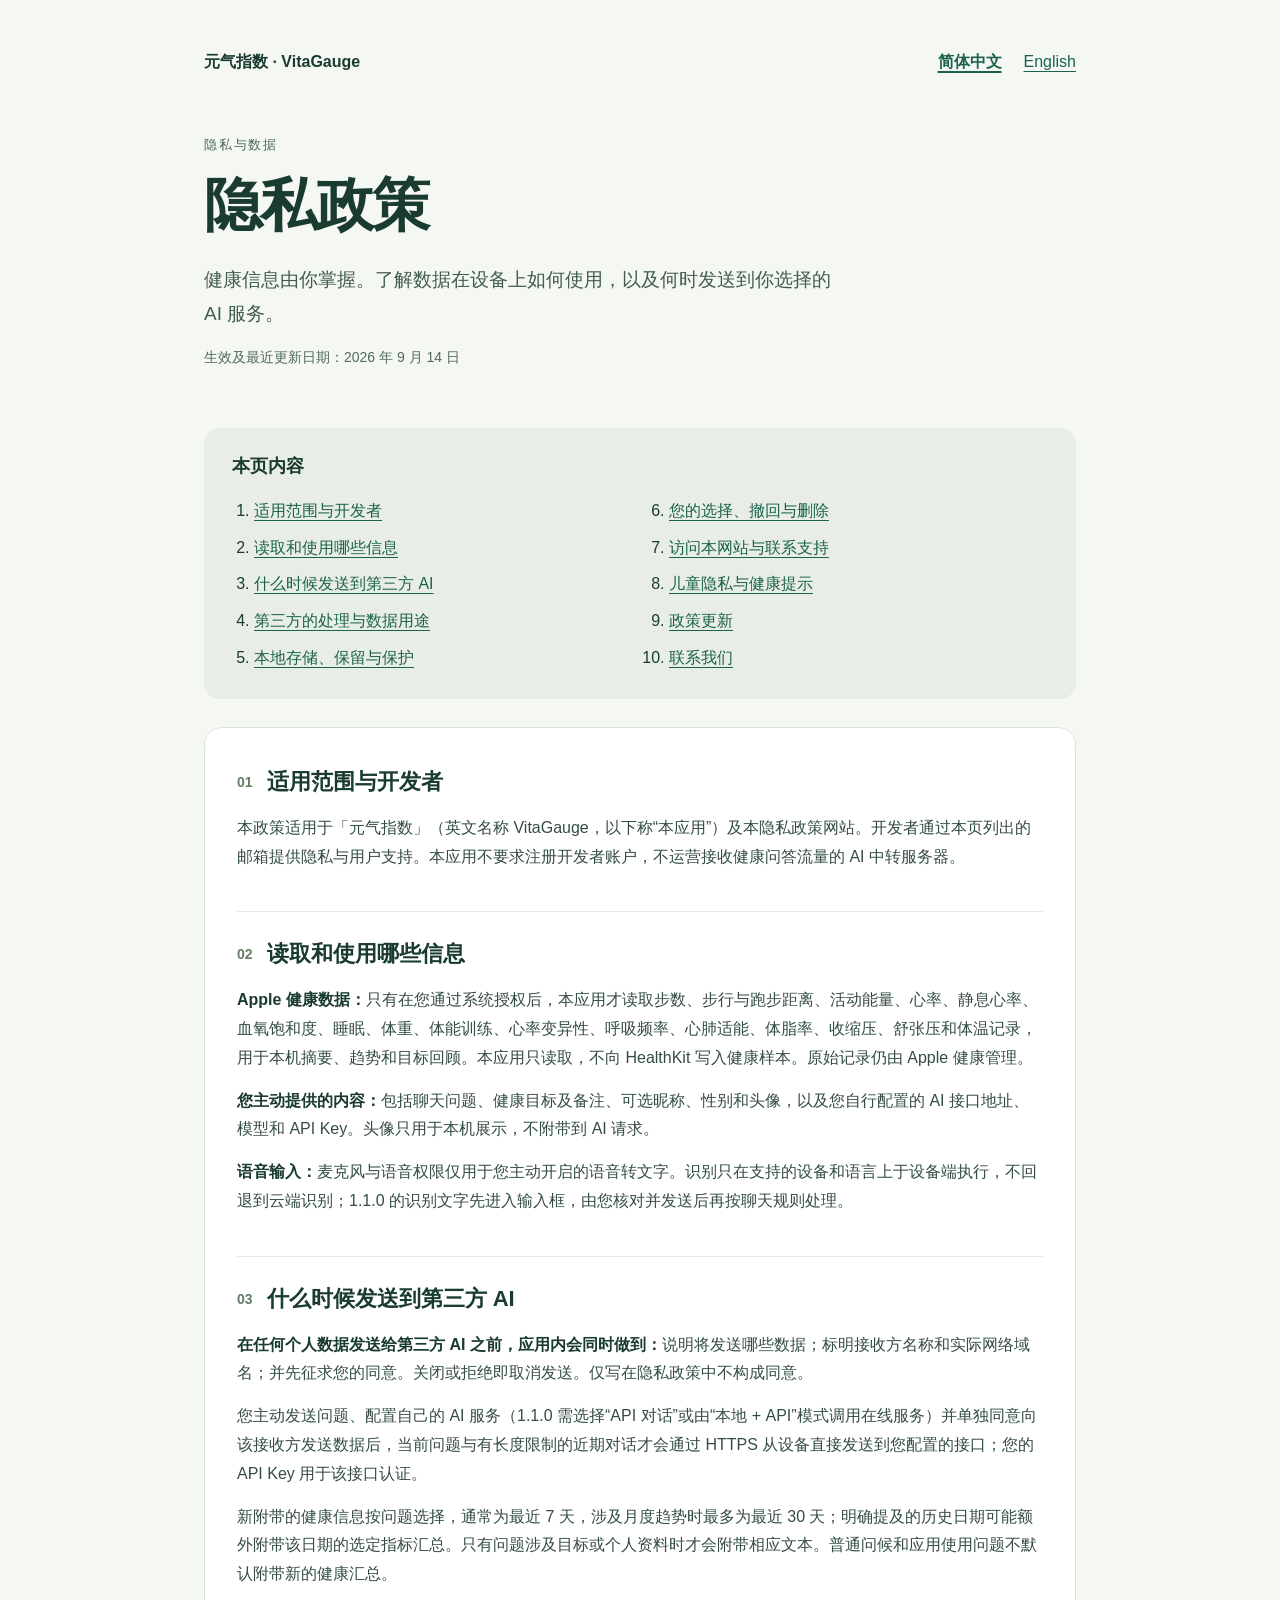
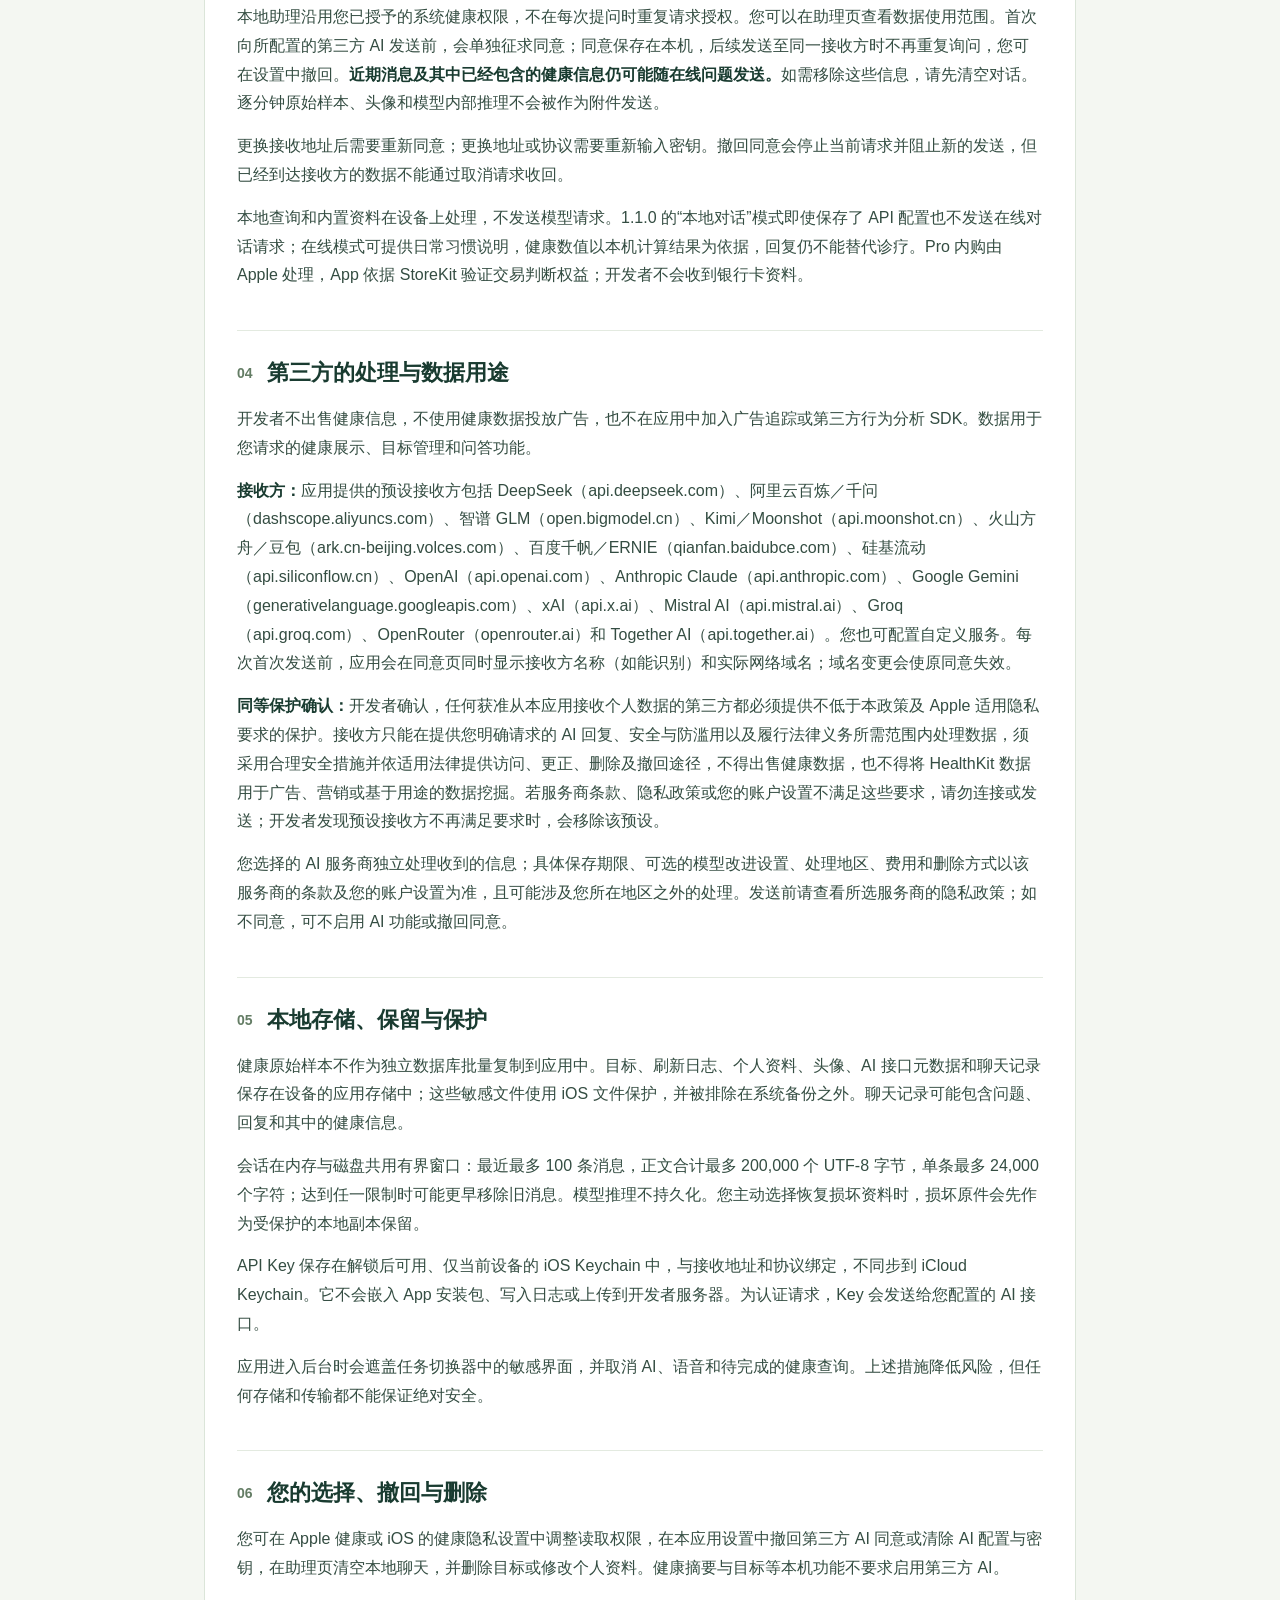
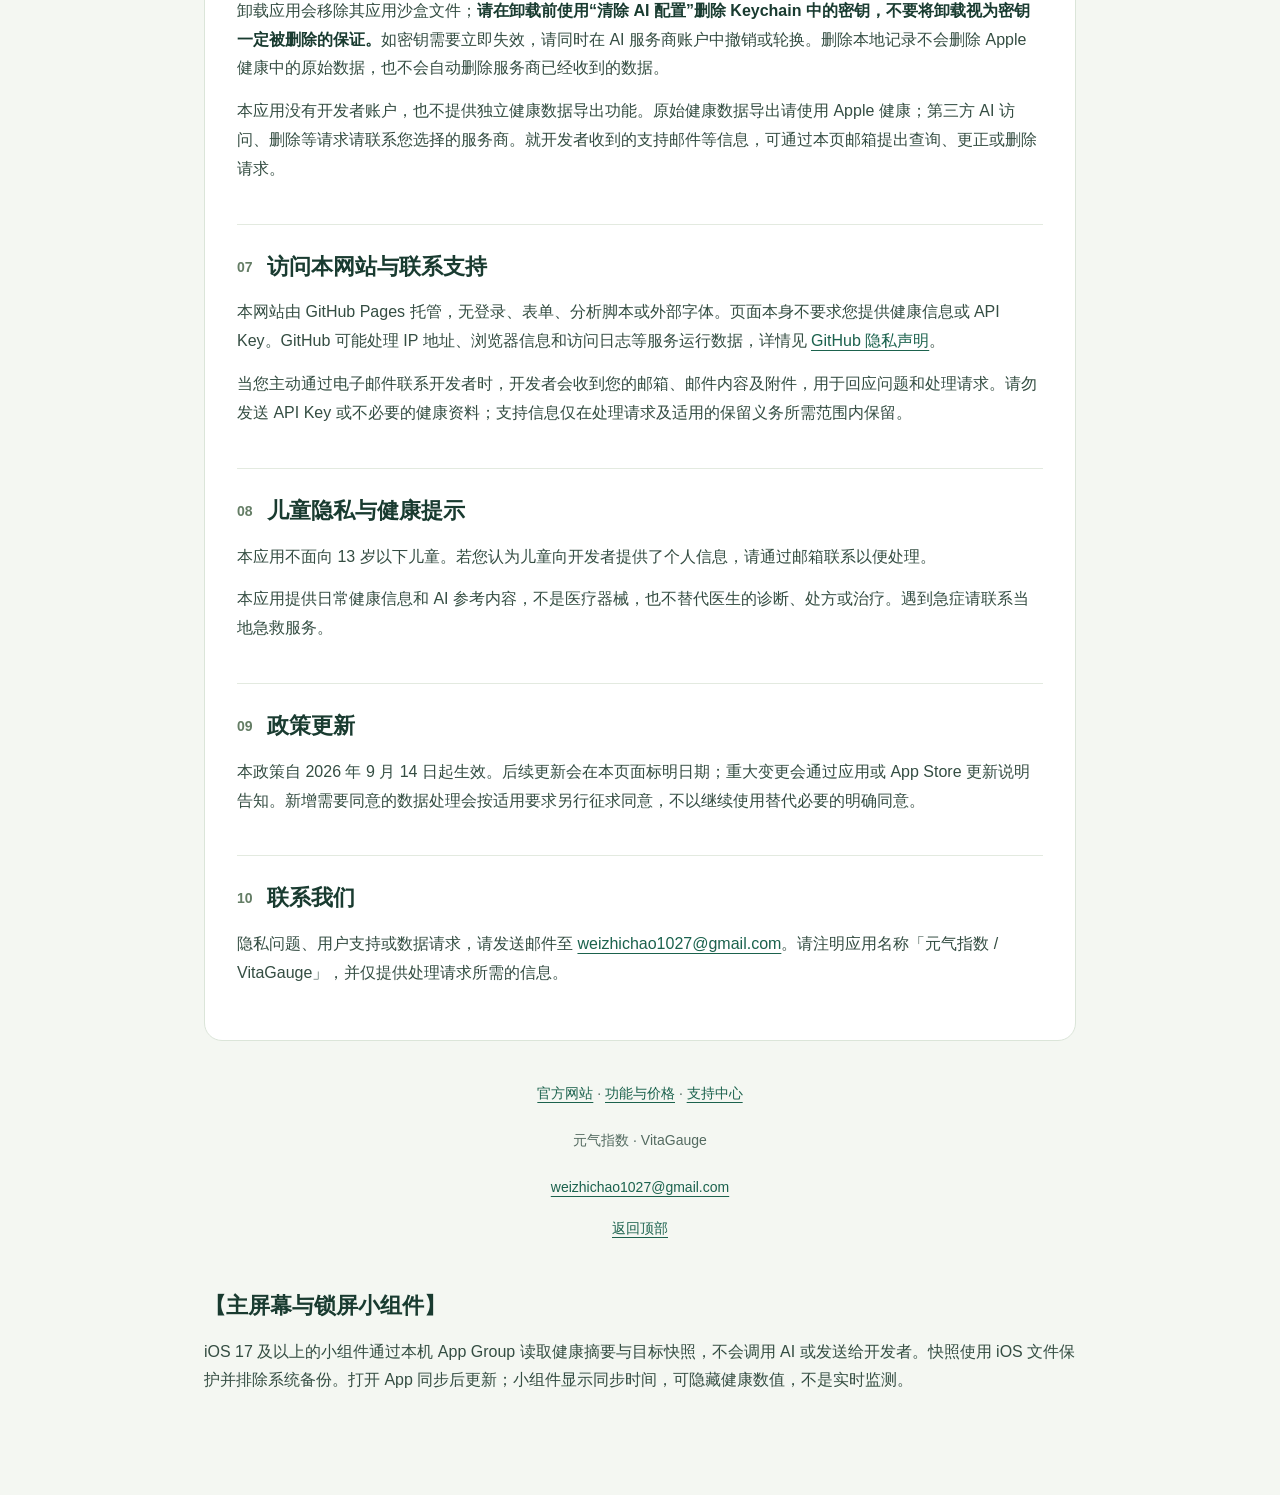
==== index.html @ 3446594c "Clarify in-app Who/What/Permission disclosure for App Review 5.1.1 and 5.1.2" ====
<!DOCTYPE html>
<html lang="zh-Hans">
<head>
<meta http-equiv="Content-Type" content="text/html; charset=UTF-8">
<meta charset="utf-8">
<meta name="viewport" content="width=device-width,initial-scale=1">
<meta name="color-scheme" content="light dark">
<meta name="referrer" content="no-referrer">
<meta name="description" content="元气指数 · VitaGauge — 隐私政策. Health data, AI sharing, local storage and privacy choices.">
<title>隐私政策 · 元气指数 · VitaGauge</title>
<link rel="canonical" href="https://weizhichao1027-collab.github.io/vitagauge-privacy/">
<link rel="alternate" hreflang="zh-Hans" href="https://weizhichao1027-collab.github.io/vitagauge-privacy/">
<link rel="alternate" hreflang="en" href="https://weizhichao1027-collab.github.io/vitagauge-privacy/en/">
<link rel="stylesheet" href="styles.css">
</head>
<body>
<a class="skip" href="#policy">跳至正文</a><main><header><div class="top">
<span class="brand">元气指数 · VitaGauge</span><nav aria-label="Language"><a href="./" lang="zh-Hans" aria-current="page">简体中文</a><a href="en/" lang="en">English</a></nav>
</div>
<p class="eyebrow">隐私与数据</p>
<h1>隐私政策</h1>
<p class="lead">健康信息由你掌握。了解数据在设备上如何使用，以及何时发送到你选择的 AI 服务。</p>
<p class="date">生效及最近更新日期：2026 年 9 月 14 日</p></header><nav class="contents" aria-label="目录"><h2>本页内容</h2>
<ol>
<li><a href="#section-1">适用范围与开发者</a></li>
<li><a href="#section-2">读取和使用哪些信息</a></li>
<li><a href="#section-3">什么时候发送到第三方 AI</a></li>
<li><a href="#section-4">第三方的处理与数据用途</a></li>
<li><a href="#section-5">本地存储、保留与保护</a></li>
<li><a href="#section-6">您的选择、撤回与删除</a></li>
<li><a href="#section-7">访问本网站与联系支持</a></li>
<li><a href="#section-8">儿童隐私与健康提示</a></li>
<li><a href="#section-9">政策更新</a></li>
<li><a href="#section-10">联系我们</a></li>
</ol></nav><article id="policy"><section id="section-1"><h2>
<span>01</span>适用范围与开发者</h2>
<p>本政策适用于「元气指数」（英文名称 VitaGauge，以下称“本应用”）及本隐私政策网站。开发者通过本页列出的邮箱提供隐私与用户支持。本应用不要求注册开发者账户，不运营接收健康问答流量的 AI 中转服务器。</p></section><section id="section-2"><h2>
<span>02</span>读取和使用哪些信息</h2>
<p><strong>Apple 健康数据：</strong>只有在您通过系统授权后，本应用才读取步数、步行与跑步距离、活动能量、心率、静息心率、血氧饱和度、睡眠、体重、体能训练、心率变异性、呼吸频率、心肺适能、体脂率、收缩压、舒张压和体温记录，用于本机摘要、趋势和目标回顾。本应用只读取，不向 HealthKit 写入健康样本。原始记录仍由 Apple 健康管理。</p>
<p><strong>您主动提供的内容：</strong>包括聊天问题、健康目标及备注、可选昵称、性别和头像，以及您自行配置的 AI 接口地址、模型和 API Key。头像只用于本机展示，不附带到 AI 请求。</p>
<p><strong>语音输入：</strong>麦克风与语音权限仅用于您主动开启的语音转文字。识别只在支持的设备和语言上于设备端执行，不回退到云端识别；1.1.0 的识别文字先进入输入框，由您核对并发送后再按聊天规则处理。</p></section><section id="section-3"><h2>
<span>03</span>什么时候发送到第三方 AI</h2>
<p><strong>在任何个人数据发送给第三方 AI 之前，应用内会同时做到：</strong>说明将发送哪些数据；标明接收方名称和实际网络域名；并先征求您的同意。关闭或拒绝即取消发送。仅写在隐私政策中不构成同意。</p>
<p>您主动发送问题、配置自己的 AI 服务（1.1.0 需选择“API 对话”或由“本地 + API”模式调用在线服务）并单独同意向该接收方发送数据后，当前问题与有长度限制的近期对话才会通过 HTTPS 从设备直接发送到您配置的接口；您的 API Key 用于该接口认证。</p>
<p>新附带的健康信息按问题选择，通常为最近 7 天，涉及月度趋势时最多为最近 30 天；明确提及的历史日期可能额外附带该日期的选定指标汇总。只有问题涉及目标或个人资料时才会附带相应文本。普通问候和应用使用问题不默认附带新的健康汇总。</p>
<p>本地助理沿用您已授予的系统健康权限，不在每次提问时重复请求授权。您可以在助理页查看数据使用范围。首次向所配置的第三方 AI 发送前，会单独征求同意；同意保存在本机，后续发送至同一接收方时不再重复询问，您可在设置中撤回。<strong>近期消息及其中已经包含的健康信息仍可能随在线问题发送。</strong>如需移除这些信息，请先清空对话。逐分钟原始样本、头像和模型内部推理不会被作为附件发送。</p>
<p>更换接收地址后需要重新同意；更换地址或协议需要重新输入密钥。撤回同意会停止当前请求并阻止新的发送，但已经到达接收方的数据不能通过取消请求收回。</p>
<p>本地查询和内置资料在设备上处理，不发送模型请求。1.1.0 的“本地对话”模式即使保存了 API 配置也不发送在线对话请求；在线模式可提供日常习惯说明，健康数值以本机计算结果为依据，回复仍不能替代诊疗。Pro 内购由 Apple 处理，App 依据 StoreKit 验证交易判断权益；开发者不会收到银行卡资料。</p></section><section id="section-4"><h2>
<span>04</span>第三方的处理与数据用途</h2>
<p>开发者不出售健康信息，不使用健康数据投放广告，也不在应用中加入广告追踪或第三方行为分析 SDK。数据用于您请求的健康展示、目标管理和问答功能。</p>
<p><strong>接收方：</strong>应用提供的预设接收方包括 DeepSeek（api.deepseek.com）、阿里云百炼／千问（dashscope.aliyuncs.com）、智谱 GLM（open.bigmodel.cn）、Kimi／Moonshot（api.moonshot.cn）、火山方舟／豆包（ark.cn-beijing.volces.com）、百度千帆／ERNIE（qianfan.baidubce.com）、硅基流动（api.siliconflow.cn）、OpenAI（api.openai.com）、Anthropic Claude（api.anthropic.com）、Google Gemini（generativelanguage.googleapis.com）、xAI（api.x.ai）、Mistral AI（api.mistral.ai）、Groq（api.groq.com）、OpenRouter（openrouter.ai）和 Together AI（api.together.ai）。您也可配置自定义服务。每次首次发送前，应用会在同意页同时显示接收方名称（如能识别）和实际网络域名；域名变更会使原同意失效。</p>
<p><strong>同等保护确认：</strong>开发者确认，任何获准从本应用接收个人数据的第三方都必须提供不低于本政策及 Apple 适用隐私要求的保护。接收方只能在提供您明确请求的 AI 回复、安全与防滥用以及履行法律义务所需范围内处理数据，须采用合理安全措施并依适用法律提供访问、更正、删除及撤回途径，不得出售健康数据，也不得将 HealthKit 数据用于广告、营销或基于用途的数据挖掘。若服务商条款、隐私政策或您的账户设置不满足这些要求，请勿连接或发送；开发者发现预设接收方不再满足要求时，会移除该预设。</p>
<p>您选择的 AI 服务商独立处理收到的信息；具体保存期限、可选的模型改进设置、处理地区、费用和删除方式以该服务商的条款及您的账户设置为准，且可能涉及您所在地区之外的处理。发送前请查看所选服务商的隐私政策；如不同意，可不启用 AI 功能或撤回同意。</p></section><section id="section-5"><h2>
<span>05</span>本地存储、保留与保护</h2>
<p>健康原始样本不作为独立数据库批量复制到应用中。目标、刷新日志、个人资料、头像、AI 接口元数据和聊天记录保存在设备的应用存储中；这些敏感文件使用 iOS 文件保护，并被排除在系统备份之外。聊天记录可能包含问题、回复和其中的健康信息。</p>
<p>会话在内存与磁盘共用有界窗口：最近最多 100 条消息，正文合计最多 200,000 个 UTF-8 字节，单条最多 24,000 个字符；达到任一限制时可能更早移除旧消息。模型推理不持久化。您主动选择恢复损坏资料时，损坏原件会先作为受保护的本地副本保留。</p>
<p>API Key 保存在解锁后可用、仅当前设备的 iOS Keychain 中，与接收地址和协议绑定，不同步到 iCloud Keychain。它不会嵌入 App 安装包、写入日志或上传到开发者服务器。为认证请求，Key 会发送给您配置的 AI 接口。</p>
<p>应用进入后台时会遮盖任务切换器中的敏感界面，并取消 AI、语音和待完成的健康查询。上述措施降低风险，但任何存储和传输都不能保证绝对安全。</p></section><section id="section-6"><h2>
<span>06</span>您的选择、撤回与删除</h2>
<p>您可在 Apple 健康或 iOS 的健康隐私设置中调整读取权限，在本应用设置中撤回第三方 AI 同意或清除 AI 配置与密钥，在助理页清空本地聊天，并删除目标或修改个人资料。健康摘要与目标等本机功能不要求启用第三方 AI。</p>
<p>卸载应用会移除其应用沙盒文件；<strong>请在卸载前使用“清除 AI 配置”删除 Keychain 中的密钥，不要将卸载视为密钥一定被删除的保证。</strong>如密钥需要立即失效，请同时在 AI 服务商账户中撤销或轮换。删除本地记录不会删除 Apple 健康中的原始数据，也不会自动删除服务商已经收到的数据。</p>
<p>本应用没有开发者账户，也不提供独立健康数据导出功能。原始健康数据导出请使用 Apple 健康；第三方 AI 访问、删除等请求请联系您选择的服务商。就开发者收到的支持邮件等信息，可通过本页邮箱提出查询、更正或删除请求。</p></section><section id="section-7"><h2>
<span>07</span>访问本网站与联系支持</h2>
<p>本网站由 GitHub Pages 托管，无登录、表单、分析脚本或外部字体。页面本身不要求您提供健康信息或 API Key。GitHub 可能处理 IP 地址、浏览器信息和访问日志等服务运行数据，详情见 <a href="https://docs.github.com/en/site-policy/privacy-policies/github-general-privacy-statement">GitHub 隐私声明</a>。</p>
<p>当您主动通过电子邮件联系开发者时，开发者会收到您的邮箱、邮件内容及附件，用于回应问题和处理请求。请勿发送 API Key 或不必要的健康资料；支持信息仅在处理请求及适用的保留义务所需范围内保留。</p></section><section id="section-8"><h2>
<span>08</span>儿童隐私与健康提示</h2>
<p>本应用不面向 13 岁以下儿童。若您认为儿童向开发者提供了个人信息，请通过邮箱联系以便处理。</p>
<p>本应用提供日常健康信息和 AI 参考内容，不是医疗器械，也不替代医生的诊断、处方或治疗。遇到急症请联系当地急救服务。</p></section><section id="section-9"><h2>
<span>09</span>政策更新</h2>
<p>本政策自 2026 年 9 月 14 日起生效。后续更新会在本页面标明日期；重大变更会通过应用或 App Store 更新说明告知。新增需要同意的数据处理会按适用要求另行征求同意，不以继续使用替代必要的明确同意。</p></section><section id="section-10"><h2>
<span>10</span>联系我们</h2>
<p>隐私问题、用户支持或数据请求，请发送邮件至 <a href="mailto:weizhichao1027@gmail.com">weizhichao1027@gmail.com</a>。请注明应用名称「元气指数 / VitaGauge」，并仅提供处理请求所需的信息。</p></section></article><footer><p><a href="app/">官方网站</a> · <a href="features/">功能与价格</a> · <a href="support/">支持中心</a></p>
<p>元气指数 · VitaGauge</p>
<a href="mailto:weizhichao1027@gmail.com">weizhichao1027@gmail.com</a><p><a href="#">返回顶部</a></p></footer><section class="article"><h2>【主屏幕与锁屏小组件】</h2>
<p>iOS 17 及以上的小组件通过本机 App Group 读取健康摘要与目标快照，不会调用 AI 或发送给开发者。快照使用 iOS 文件保护并排除系统备份。打开 App 同步后更新；小组件显示同步时间，可隐藏健康数值，不是实时监测。</p></section></main>
</body>
</html>
---- styles.css ----
*{box-sizing:border-box}html{scroll-behavior:smooth;scroll-padding-top:24px}body{margin:0;background:#f4f7f2;color:#193b30;font:16px/1.8 -apple-system,BlinkMacSystemFont,"Segoe UI",sans-serif}main{max-width:920px;margin:auto;padding:40px 24px 60px}.top{display:flex;justify-content:space-between;align-items:center;gap:20px;flex-wrap:wrap}.brand{font-weight:650}nav a,footer a{display:inline-block;padding:8px 0}nav[aria-label=Language]{display:flex;gap:22px}a{color:#1b624d;text-underline-offset:4px;overflow-wrap:anywhere}a:focus-visible{outline:3px solid #bd7828;outline-offset:4px;border-radius:3px}[aria-current=page]{font-weight:700;text-decoration-thickness:2px}.eyebrow{font-size:13px;letter-spacing:.14em;margin-top:48px;color:#4b6b5f}h1{font-size:clamp(34px,7vw,58px);letter-spacing:-.035em;line-height:1.15;margin:16px 0 24px}.lead{font-size:19px;max-width:650px;color:#425c52}.date{font-size:14px;color:#536a60}header{padding-bottom:28px}.contents{background:#e8eee5;border-radius:16px;padding:22px 28px;margin:16px 0 28px}.contents h2{font-size:18px;margin:0 0 10px}.contents ol{columns:2;padding-left:22px;margin:0;column-gap:36px}.contents li{break-inside:avoid;padding:0 8px 0 0}.contents a{padding:4px 0}article{background:#fff;border:1px solid #dbe5d9;border-radius:18px;padding:12px 32px}section{padding:26px 0;border-bottom:1px solid #e3eae0}section:last-child{border:0}section h2{font-size:22px;line-height:1.45;margin:0 0 16px;display:flex;gap:14px}section h2 span{color:#647d65;font-size:14px;padding-top:6px}p{margin:0 0 14px}section p{color:#344d42}strong{font-weight:650;color:#193b30}footer{padding:32px 0 0;text-align:center;color:#536a60;font-size:14px}.skip{position:absolute;top:-100px;padding:12px;background:white}.skip:focus{top:8px}@media(max-width:560px){main{padding:24px 18px 42px}.top{gap:10px}.contents{padding:18px 22px}.contents ol{columns:1}article{padding:0 20px}section h2{font-size:21px;gap:10px}.eyebrow{margin-top:32px}}@media(prefers-color-scheme:dark){body{background:#131d18;color:#e4ede3}.lead,.date,footer{color:#b0c6b5}.eyebrow{color:#9ab39f}a{color:#acd9ba}.contents{background:#24342a}article{background:#1c2921;border-color:#394d3c}section{border-color:#394d3c}section p{color:#c5d5c6}strong{color:#ecf3e9}section h2 span{color:#a0b9a4}.skip{background:#1c2921}}@media(prefers-reduced-motion:reduce){html{scroll-behavior:auto}}
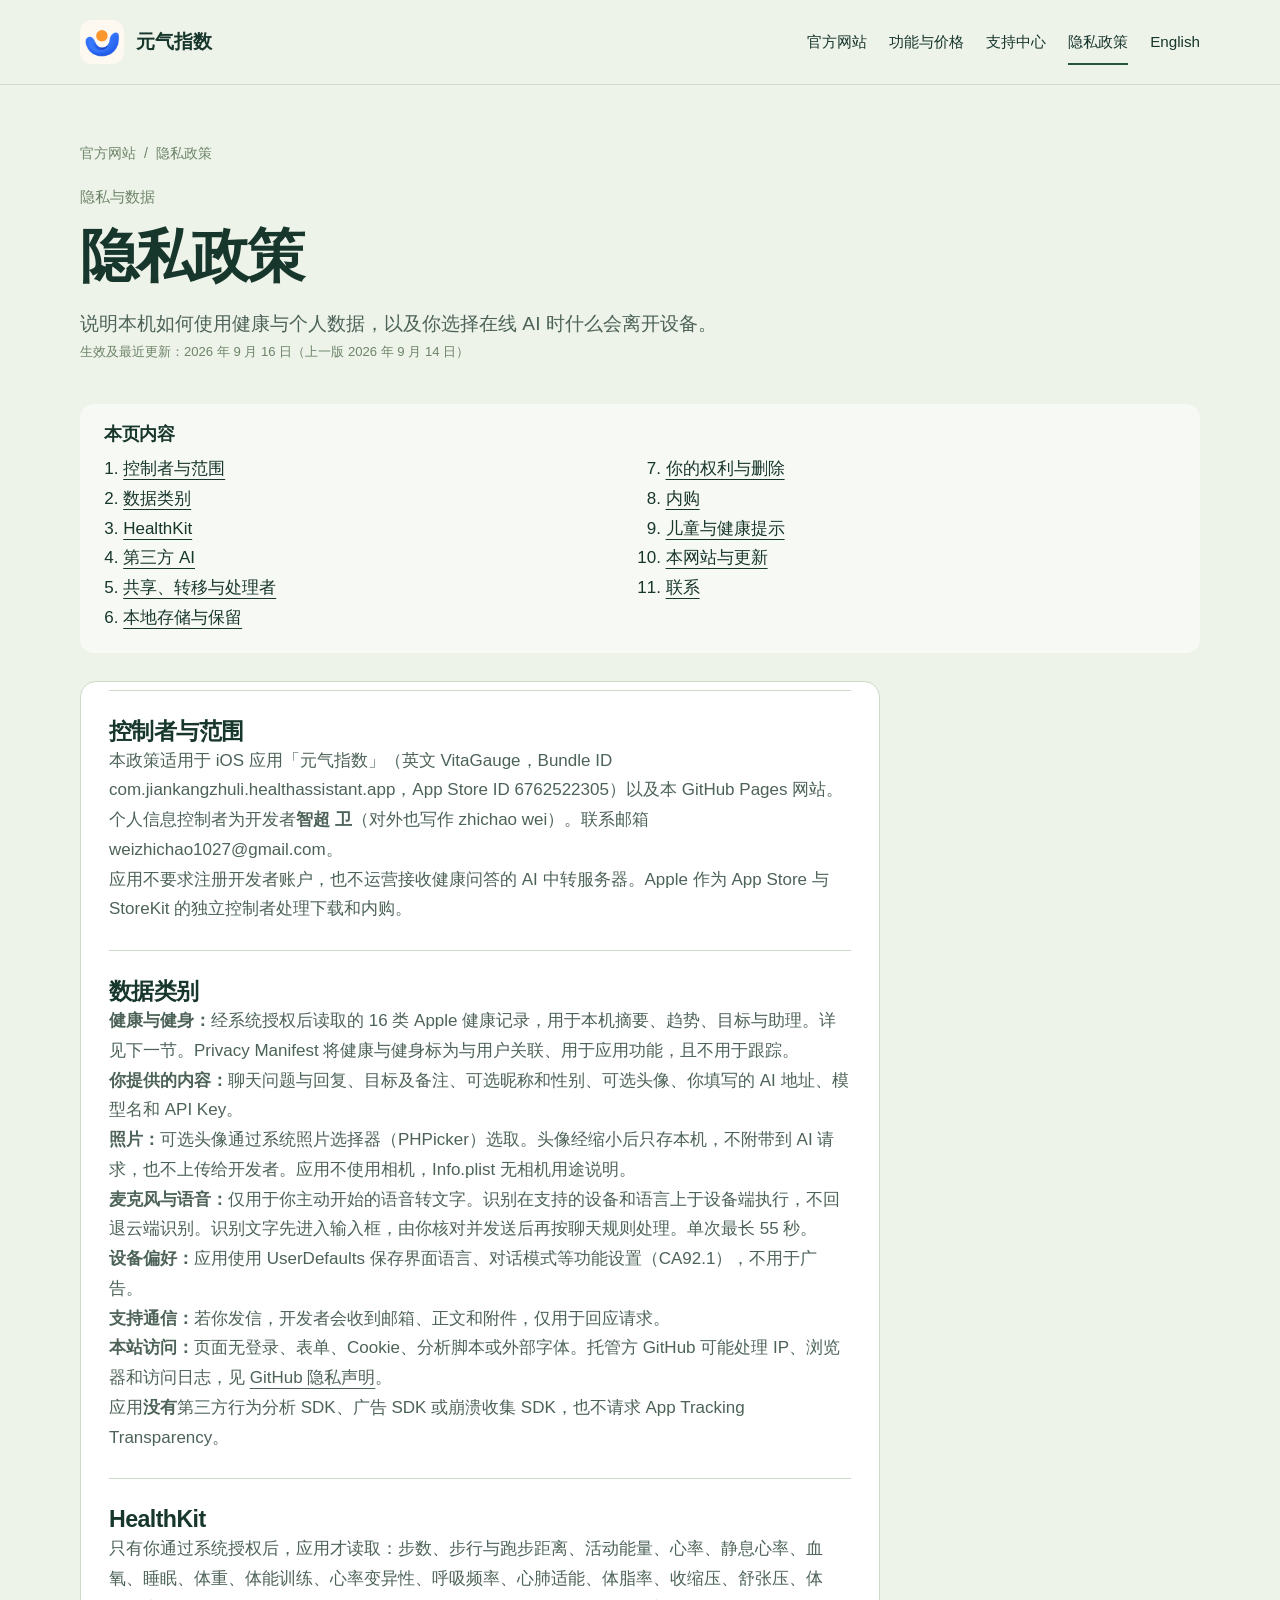
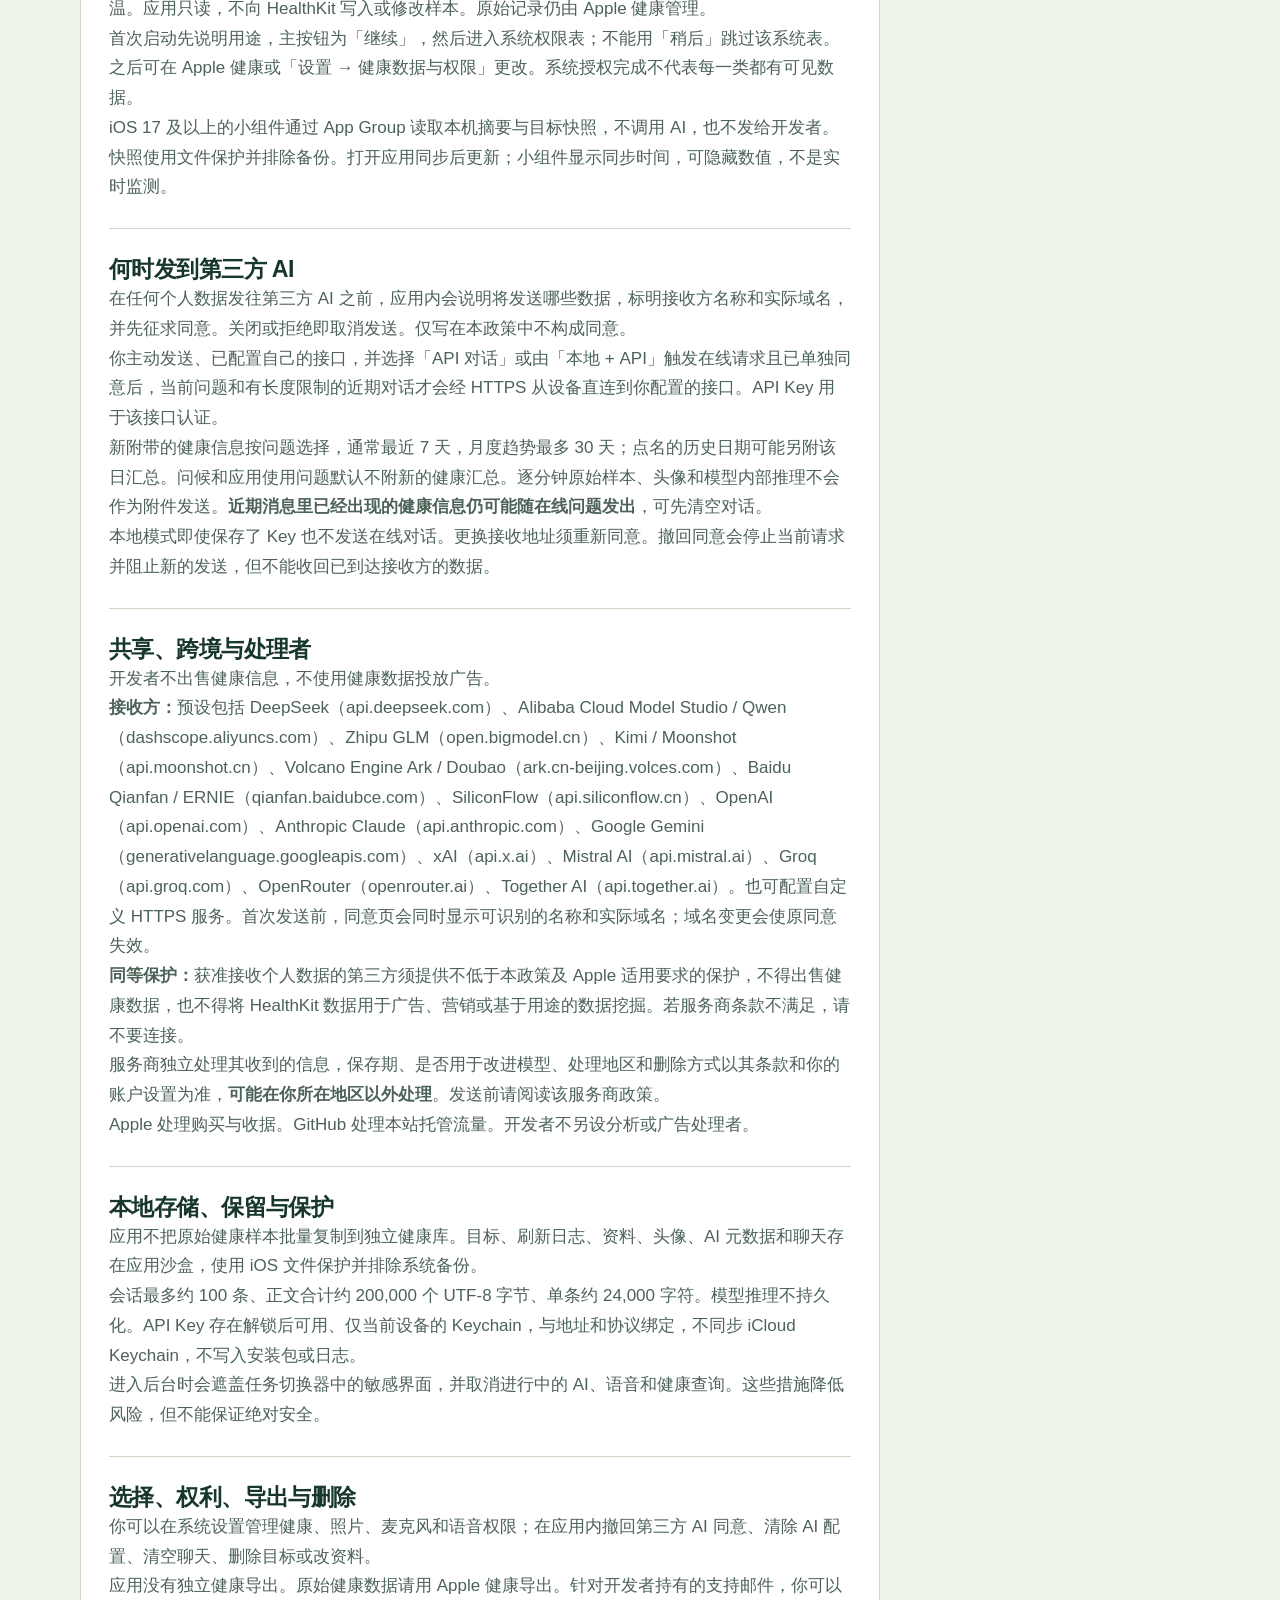
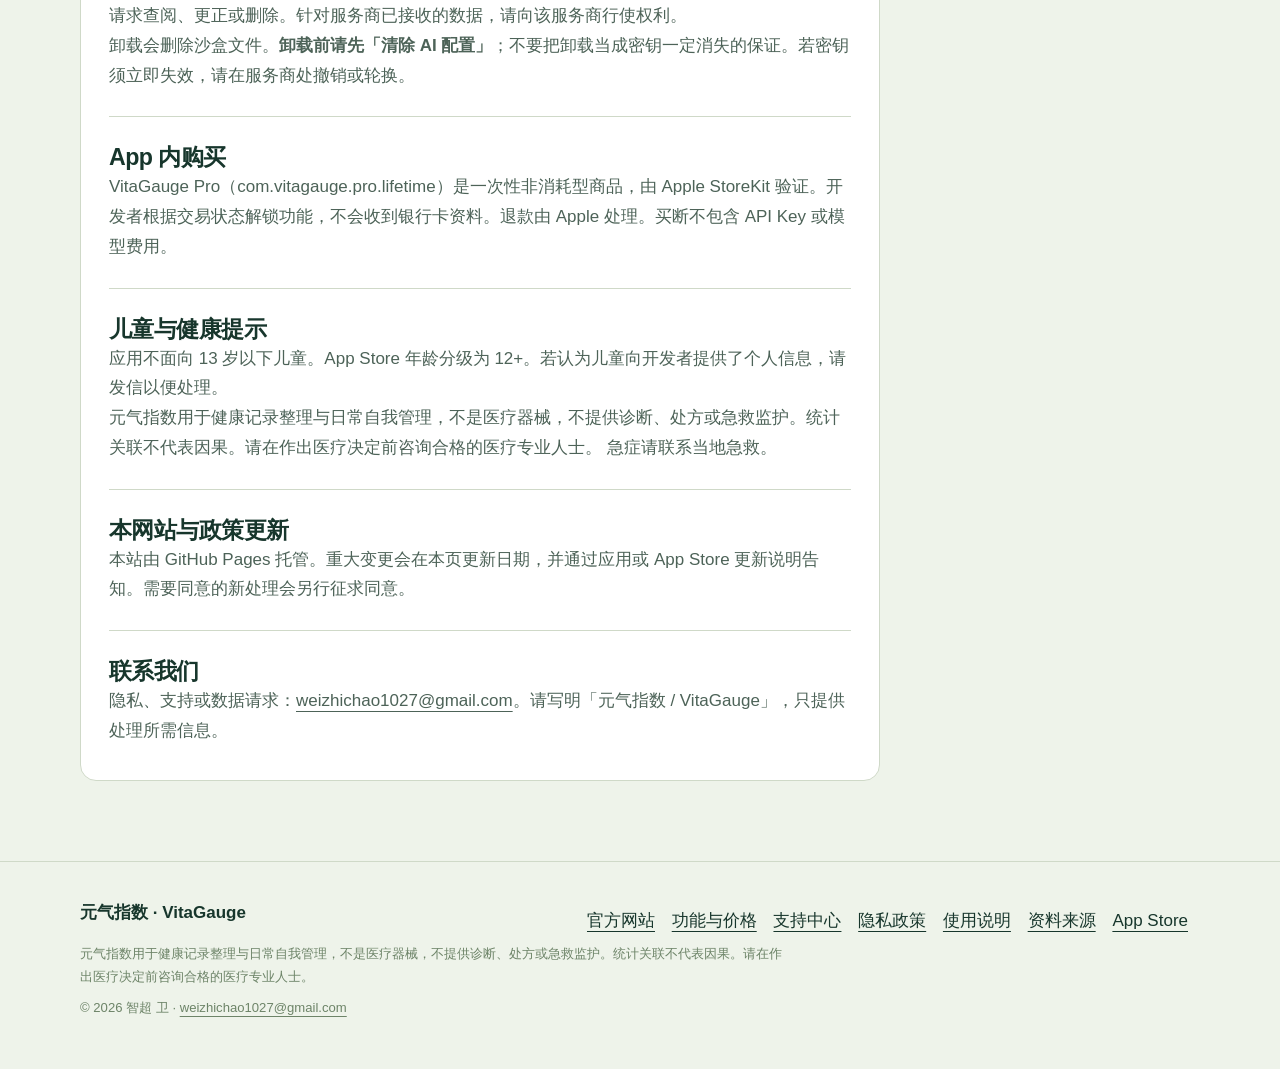
==== commit bc84e77b: "Publish live 1.1.0 App Store site copy and screenshots. Replace preview wording with current listing" ====
--- a/index.html
+++ b/index.html
@@ -1,77 +1,154 @@
-<!DOCTYPE html>
+<!doctype html>
 <html lang="zh-Hans">
 <head>
-<meta http-equiv="Content-Type" content="text/html; charset=UTF-8">
 <meta charset="utf-8">
-<meta name="viewport" content="width=device-width,initial-scale=1">
+<meta name="viewport" content="width=device-width, initial-scale=1">
 <meta name="color-scheme" content="light dark">
+<meta name="theme-color" content="#eef3ea" media="(prefers-color-scheme: light)">
+<meta name="theme-color" content="#121c17" media="(prefers-color-scheme: dark)">
 <meta name="referrer" content="no-referrer">
-<meta name="description" content="元气指数 · VitaGauge — 隐私政策. Health data, AI sharing, local storage and privacy choices.">
-<title>隐私政策 · 元气指数 · VitaGauge</title>
+<meta name="description" content="元气指数隐私政策：控制者智超 卫，HealthKit 只读、可选照片头像、端侧语音、自备 Key 的第三方 AI、无分析 SDK、内购由 Apple 处理。生效日期 2026-09-16。">
+<title>隐私政策 · 元气指数 VitaGauge</title>
 <link rel="canonical" href="https://weizhichao1027-collab.github.io/vitagauge-privacy/">
 <link rel="alternate" hreflang="zh-Hans" href="https://weizhichao1027-collab.github.io/vitagauge-privacy/">
 <link rel="alternate" hreflang="en" href="https://weizhichao1027-collab.github.io/vitagauge-privacy/en/">
-<link rel="stylesheet" href="styles.css">
+<link rel="alternate" hreflang="x-default" href="https://weizhichao1027-collab.github.io/vitagauge-privacy/">
+<meta property="og:title" content="隐私政策 · 元气指数 VitaGauge">
+<meta property="og:description" content="元气指数隐私政策：控制者智超 卫，HealthKit 只读、可选照片头像、端侧语音、自备 Key 的第三方 AI、无分析 SDK、内购由 Apple 处理。生效日期 2026-09-16。">
+<meta property="og:image" content="https://weizhichao1027-collab.github.io/vitagauge-privacy/assets/icon.png">
+<meta property="og:url" content="https://weizhichao1027-collab.github.io/vitagauge-privacy/">
+<meta property="og:type" content="website">
+<meta property="og:locale" content="zh_CN">
+<meta property="og:locale:alternate" content="en_US">
+<meta property="og:site_name" content="元气指数 / VitaGauge">
+<meta name="twitter:card" content="summary_large_image">
+<meta name="twitter:title" content="隐私政策 · 元气指数 VitaGauge">
+<meta name="twitter:description" content="元气指数隐私政策：控制者智超 卫，HealthKit 只读、可选照片头像、端侧语音、自备 Key 的第三方 AI、无分析 SDK、内购由 Apple 处理。生效日期 2026-09-16。">
+<meta name="twitter:image" content="https://weizhichao1027-collab.github.io/vitagauge-privacy/assets/icon.png">
+<meta name="apple-itunes-app" content="app-id=6762522305">
+<link rel="icon" href="assets/icon.png">
+<link rel="apple-touch-icon" href="assets/apple-touch-icon.png">
+<link rel="stylesheet" href="site.css">
+<link rel="alternate" type="text/plain" href="llms.txt" title="LLM facts">
+<script type="application/ld+json">{"@context":"https://schema.org","@graph":[{"@type":"Organization","@id":"https://weizhichao1027-collab.github.io/vitagauge-privacy/#org","name":"智超 卫","alternateName":["zhichao wei","元气指数","VitaGauge"],"email":"weizhichao1027@gmail.com","url":"https://weizhichao1027-collab.github.io/vitagauge-privacy/app/","logo":"https://weizhichao1027-collab.github.io/vitagauge-privacy/assets/icon.png","sameAs":["https://apps.apple.com/cn/developer/id1891134548","https://apps.apple.com/us/developer/id1891134548","https://apps.apple.com/app/id6762522305"]},{"@type":"SoftwareApplication","@id":"https://weizhichao1027-collab.github.io/vitagauge-privacy/#app","name":"元气指数","alternateName":["VitaGauge","VitaGauge: Health Tracker","元气指数"],"applicationCategory":"HealthApplication","applicationSubCategory":"LifestyleApplication","operatingSystem":"iOS 15.0 or later","softwareVersion":"1.1.0","inLanguage":["zh-Hans","en"],"isAccessibleForFree":true,"offers":{"@type":"Offer","price":"0","priceCurrency":"CNY"},"downloadUrl":"https://apps.apple.com/cn/app/id6762522305","installUrl":"https://apps.apple.com/app/id6762522305","identifier":"6762522305","url":"https://weizhichao1027-collab.github.io/vitagauge-privacy/app/","image":"https://weizhichao1027-collab.github.io/vitagauge-privacy/assets/icon.png","screenshot":["https://weizhichao1027-collab.github.io/vitagauge-privacy/assets/zh-Hans-summary.png","https://weizhichao1027-collab.github.io/vitagauge-privacy/assets/zh-Hans-assistant.png"],"author":{"@id":"https://weizhichao1027-collab.github.io/vitagauge-privacy/#org"},"publisher":{"@id":"https://weizhichao1027-collab.github.io/vitagauge-privacy/#org"},"additionalProperty":[{"@type":"PropertyValue","name":"bundleId","value":"com.jiankangzhuli.healthassistant.app"},{"@type":"PropertyValue","name":"itunesAppId","value":"6762522305"},{"@type":"PropertyValue","name":"proProductId","value":"com.vitagauge.pro.lifetime"}],"description":"把 Apple 健康中的日常记录，变成更容易理解的摘要和趋势。无需注册账户，也无需配置 API，就能开始使用本地功能。"},{"@type":"WebSite","@id":"https://weizhichao1027-collab.github.io/vitagauge-privacy/#website","name":"元气指数 / VitaGauge","url":"https://weizhichao1027-collab.github.io/vitagauge-privacy/","inLanguage":["zh-Hans","en"],"publisher":{"@id":"https://weizhichao1027-collab.github.io/vitagauge-privacy/#org"}},{"@type":"BreadcrumbList","itemListElement":[{"@type":"ListItem","position":1,"name":"元气指数","item":"https://weizhichao1027-collab.github.io/vitagauge-privacy/app/"},{"@type":"ListItem","position":2,"name":"隐私政策","item":"https://weizhichao1027-collab.github.io/vitagauge-privacy/"}]},{"@type":"WebPage","name":"隐私政策","url":"https://weizhichao1027-collab.github.io/vitagauge-privacy/","dateModified":"2026-09-16","inLanguage":"zh-Hans","about":{"@id":"https://weizhichao1027-collab.github.io/vitagauge-privacy/#app"}}]}</script>
 </head>
 <body>
-<a class="skip" href="#policy">跳至正文</a><main><header><div class="top">
-<span class="brand">元气指数 · VitaGauge</span><nav aria-label="Language"><a href="./" lang="zh-Hans" aria-current="page">简体中文</a><a href="en/" lang="en">English</a></nav>
-</div>
-<p class="eyebrow">隐私与数据</p>
-<h1>隐私政策</h1>
-<p class="lead">健康信息由你掌握。了解数据在设备上如何使用，以及何时发送到你选择的 AI 服务。</p>
-<p class="date">生效及最近更新日期：2026 年 9 月 14 日</p></header><nav class="contents" aria-label="目录"><h2>本页内容</h2>
-<ol>
-<li><a href="#section-1">适用范围与开发者</a></li>
-<li><a href="#section-2">读取和使用哪些信息</a></li>
-<li><a href="#section-3">什么时候发送到第三方 AI</a></li>
-<li><a href="#section-4">第三方的处理与数据用途</a></li>
-<li><a href="#section-5">本地存储、保留与保护</a></li>
-<li><a href="#section-6">您的选择、撤回与删除</a></li>
-<li><a href="#section-7">访问本网站与联系支持</a></li>
-<li><a href="#section-8">儿童隐私与健康提示</a></li>
-<li><a href="#section-9">政策更新</a></li>
-<li><a href="#section-10">联系我们</a></li>
-</ol></nav><article id="policy"><section id="section-1"><h2>
-<span>01</span>适用范围与开发者</h2>
-<p>本政策适用于「元气指数」（英文名称 VitaGauge，以下称“本应用”）及本隐私政策网站。开发者通过本页列出的邮箱提供隐私与用户支持。本应用不要求注册开发者账户，不运营接收健康问答流量的 AI 中转服务器。</p></section><section id="section-2"><h2>
-<span>02</span>读取和使用哪些信息</h2>
-<p><strong>Apple 健康数据：</strong>只有在您通过系统授权后，本应用才读取步数、步行与跑步距离、活动能量、心率、静息心率、血氧饱和度、睡眠、体重、体能训练、心率变异性、呼吸频率、心肺适能、体脂率、收缩压、舒张压和体温记录，用于本机摘要、趋势和目标回顾。本应用只读取，不向 HealthKit 写入健康样本。原始记录仍由 Apple 健康管理。</p>
-<p><strong>您主动提供的内容：</strong>包括聊天问题、健康目标及备注、可选昵称、性别和头像，以及您自行配置的 AI 接口地址、模型和 API Key。头像只用于本机展示，不附带到 AI 请求。</p>
-<p><strong>语音输入：</strong>麦克风与语音权限仅用于您主动开启的语音转文字。识别只在支持的设备和语言上于设备端执行，不回退到云端识别；1.1.0 的识别文字先进入输入框，由您核对并发送后再按聊天规则处理。</p></section><section id="section-3"><h2>
-<span>03</span>什么时候发送到第三方 AI</h2>
-<p><strong>在任何个人数据发送给第三方 AI 之前，应用内会同时做到：</strong>说明将发送哪些数据；标明接收方名称和实际网络域名；并先征求您的同意。关闭或拒绝即取消发送。仅写在隐私政策中不构成同意。</p>
-<p>您主动发送问题、配置自己的 AI 服务（1.1.0 需选择“API 对话”或由“本地 + API”模式调用在线服务）并单独同意向该接收方发送数据后，当前问题与有长度限制的近期对话才会通过 HTTPS 从设备直接发送到您配置的接口；您的 API Key 用于该接口认证。</p>
-<p>新附带的健康信息按问题选择，通常为最近 7 天，涉及月度趋势时最多为最近 30 天；明确提及的历史日期可能额外附带该日期的选定指标汇总。只有问题涉及目标或个人资料时才会附带相应文本。普通问候和应用使用问题不默认附带新的健康汇总。</p>
-<p>本地助理沿用您已授予的系统健康权限，不在每次提问时重复请求授权。您可以在助理页查看数据使用范围。首次向所配置的第三方 AI 发送前，会单独征求同意；同意保存在本机，后续发送至同一接收方时不再重复询问，您可在设置中撤回。<strong>近期消息及其中已经包含的健康信息仍可能随在线问题发送。</strong>如需移除这些信息，请先清空对话。逐分钟原始样本、头像和模型内部推理不会被作为附件发送。</p>
-<p>更换接收地址后需要重新同意；更换地址或协议需要重新输入密钥。撤回同意会停止当前请求并阻止新的发送，但已经到达接收方的数据不能通过取消请求收回。</p>
-<p>本地查询和内置资料在设备上处理，不发送模型请求。1.1.0 的“本地对话”模式即使保存了 API 配置也不发送在线对话请求；在线模式可提供日常习惯说明，健康数值以本机计算结果为依据，回复仍不能替代诊疗。Pro 内购由 Apple 处理，App 依据 StoreKit 验证交易判断权益；开发者不会收到银行卡资料。</p></section><section id="section-4"><h2>
-<span>04</span>第三方的处理与数据用途</h2>
-<p>开发者不出售健康信息，不使用健康数据投放广告，也不在应用中加入广告追踪或第三方行为分析 SDK。数据用于您请求的健康展示、目标管理和问答功能。</p>
-<p><strong>接收方：</strong>应用提供的预设接收方包括 DeepSeek（api.deepseek.com）、阿里云百炼／千问（dashscope.aliyuncs.com）、智谱 GLM（open.bigmodel.cn）、Kimi／Moonshot（api.moonshot.cn）、火山方舟／豆包（ark.cn-beijing.volces.com）、百度千帆／ERNIE（qianfan.baidubce.com）、硅基流动（api.siliconflow.cn）、OpenAI（api.openai.com）、Anthropic Claude（api.anthropic.com）、Google Gemini（generativelanguage.googleapis.com）、xAI（api.x.ai）、Mistral AI（api.mistral.ai）、Groq（api.groq.com）、OpenRouter（openrouter.ai）和 Together AI（api.together.ai）。您也可配置自定义服务。每次首次发送前，应用会在同意页同时显示接收方名称（如能识别）和实际网络域名；域名变更会使原同意失效。</p>
-<p><strong>同等保护确认：</strong>开发者确认，任何获准从本应用接收个人数据的第三方都必须提供不低于本政策及 Apple 适用隐私要求的保护。接收方只能在提供您明确请求的 AI 回复、安全与防滥用以及履行法律义务所需范围内处理数据，须采用合理安全措施并依适用法律提供访问、更正、删除及撤回途径，不得出售健康数据，也不得将 HealthKit 数据用于广告、营销或基于用途的数据挖掘。若服务商条款、隐私政策或您的账户设置不满足这些要求，请勿连接或发送；开发者发现预设接收方不再满足要求时，会移除该预设。</p>
-<p>您选择的 AI 服务商独立处理收到的信息；具体保存期限、可选的模型改进设置、处理地区、费用和删除方式以该服务商的条款及您的账户设置为准，且可能涉及您所在地区之外的处理。发送前请查看所选服务商的隐私政策；如不同意，可不启用 AI 功能或撤回同意。</p></section><section id="section-5"><h2>
-<span>05</span>本地存储、保留与保护</h2>
-<p>健康原始样本不作为独立数据库批量复制到应用中。目标、刷新日志、个人资料、头像、AI 接口元数据和聊天记录保存在设备的应用存储中；这些敏感文件使用 iOS 文件保护，并被排除在系统备份之外。聊天记录可能包含问题、回复和其中的健康信息。</p>
-<p>会话在内存与磁盘共用有界窗口：最近最多 100 条消息，正文合计最多 200,000 个 UTF-8 字节，单条最多 24,000 个字符；达到任一限制时可能更早移除旧消息。模型推理不持久化。您主动选择恢复损坏资料时，损坏原件会先作为受保护的本地副本保留。</p>
-<p>API Key 保存在解锁后可用、仅当前设备的 iOS Keychain 中，与接收地址和协议绑定，不同步到 iCloud Keychain。它不会嵌入 App 安装包、写入日志或上传到开发者服务器。为认证请求，Key 会发送给您配置的 AI 接口。</p>
-<p>应用进入后台时会遮盖任务切换器中的敏感界面，并取消 AI、语音和待完成的健康查询。上述措施降低风险，但任何存储和传输都不能保证绝对安全。</p></section><section id="section-6"><h2>
-<span>06</span>您的选择、撤回与删除</h2>
-<p>您可在 Apple 健康或 iOS 的健康隐私设置中调整读取权限，在本应用设置中撤回第三方 AI 同意或清除 AI 配置与密钥，在助理页清空本地聊天，并删除目标或修改个人资料。健康摘要与目标等本机功能不要求启用第三方 AI。</p>
-<p>卸载应用会移除其应用沙盒文件；<strong>请在卸载前使用“清除 AI 配置”删除 Keychain 中的密钥，不要将卸载视为密钥一定被删除的保证。</strong>如密钥需要立即失效，请同时在 AI 服务商账户中撤销或轮换。删除本地记录不会删除 Apple 健康中的原始数据，也不会自动删除服务商已经收到的数据。</p>
-<p>本应用没有开发者账户，也不提供独立健康数据导出功能。原始健康数据导出请使用 Apple 健康；第三方 AI 访问、删除等请求请联系您选择的服务商。就开发者收到的支持邮件等信息，可通过本页邮箱提出查询、更正或删除请求。</p></section><section id="section-7"><h2>
-<span>07</span>访问本网站与联系支持</h2>
-<p>本网站由 GitHub Pages 托管，无登录、表单、分析脚本或外部字体。页面本身不要求您提供健康信息或 API Key。GitHub 可能处理 IP 地址、浏览器信息和访问日志等服务运行数据，详情见 <a href="https://docs.github.com/en/site-policy/privacy-policies/github-general-privacy-statement">GitHub 隐私声明</a>。</p>
-<p>当您主动通过电子邮件联系开发者时，开发者会收到您的邮箱、邮件内容及附件，用于回应问题和处理请求。请勿发送 API Key 或不必要的健康资料；支持信息仅在处理请求及适用的保留义务所需范围内保留。</p></section><section id="section-8"><h2>
-<span>08</span>儿童隐私与健康提示</h2>
-<p>本应用不面向 13 岁以下儿童。若您认为儿童向开发者提供了个人信息，请通过邮箱联系以便处理。</p>
-<p>本应用提供日常健康信息和 AI 参考内容，不是医疗器械，也不替代医生的诊断、处方或治疗。遇到急症请联系当地急救服务。</p></section><section id="section-9"><h2>
-<span>09</span>政策更新</h2>
-<p>本政策自 2026 年 9 月 14 日起生效。后续更新会在本页面标明日期；重大变更会通过应用或 App Store 更新说明告知。新增需要同意的数据处理会按适用要求另行征求同意，不以继续使用替代必要的明确同意。</p></section><section id="section-10"><h2>
-<span>10</span>联系我们</h2>
-<p>隐私问题、用户支持或数据请求，请发送邮件至 <a href="mailto:weizhichao1027@gmail.com">weizhichao1027@gmail.com</a>。请注明应用名称「元气指数 / VitaGauge」，并仅提供处理请求所需的信息。</p></section></article><footer><p><a href="app/">官方网站</a> · <a href="features/">功能与价格</a> · <a href="support/">支持中心</a></p>
-<p>元气指数 · VitaGauge</p>
-<a href="mailto:weizhichao1027@gmail.com">weizhichao1027@gmail.com</a><p><a href="#">返回顶部</a></p></footer><section class="article"><h2>【主屏幕与锁屏小组件】</h2>
-<p>iOS 17 及以上的小组件通过本机 App Group 读取健康摘要与目标快照，不会调用 AI 或发送给开发者。快照使用 iOS 文件保护并排除系统备份。打开 App 同步后更新；小组件显示同步时间，可隐藏健康数值，不是实时监测。</p></section></main>
+<a class="skip" href="#main">跳至正文</a>
+<header class="site-header">
+  <div class="wrap nav">
+    <a class="brand" href="app/"><img src="assets/icon.png" width="44" height="44" alt="元气指数 图标"> 元气指数</a>
+    <nav class="site-nav" aria-label="主导航"><a href="app/">官方网站</a><a href="features/">功能与价格</a><a href="support/">支持中心</a><a href="./" aria-current="page">隐私政策</a><a href="en/" lang="en">English</a></nav>
+  </div>
+</header>
+<main id="main">
+
+<header class="page-head">
+  <nav class="crumbs" aria-label="breadcrumb"><a href="app/">官方网站</a><span aria-hidden="true"> / </span><span aria-current="page">隐私政策</span></nav>
+  <p class="kicker">隐私与数据</p>
+  <h1>隐私政策</h1>
+  <p class="lead">说明本机如何使用健康与个人数据，以及你选择在线 AI 时什么会离开设备。</p>
+  <p class="note">生效及最近更新：2026 年 9 月 16 日（上一版 2026 年 9 月 14 日）</p>
+</header>
+<nav class="contents" aria-label="目录">
+  <h2>本页内容</h2>
+  <ol>
+    <li><a href="#s1">控制者与范围</a></li>
+    <li><a href="#s2">数据类别</a></li>
+    <li><a href="#s3">HealthKit</a></li>
+    <li><a href="#s4">第三方 AI</a></li>
+    <li><a href="#s5">共享、转移与处理者</a></li>
+    <li><a href="#s6">本地存储与保留</a></li>
+    <li><a href="#s7">你的权利与删除</a></li>
+    <li><a href="#s8">内购</a></li>
+    <li><a href="#s9">儿童与健康提示</a></li>
+    <li><a href="#s10">本网站与更新</a></li>
+    <li><a href="#s11">联系</a></li>
+  </ol>
+</nav>
+<article class="policy-card article" id="policy">
+  <section id="s1">
+    <h2>控制者与范围</h2>
+    <p>本政策适用于 iOS 应用「元气指数」（英文 VitaGauge，Bundle ID <span translate="no">com.jiankangzhuli.healthassistant.app</span>，App Store ID 6762522305）以及本 GitHub Pages 网站。个人信息控制者为开发者<strong>智超 卫</strong>（对外也写作 zhichao wei）。联系邮箱 weizhichao1027@gmail.com。</p>
+    <p>应用不要求注册开发者账户，也不运营接收健康问答的 AI 中转服务器。Apple 作为 App Store 与 StoreKit 的独立控制者处理下载和内购。</p>
+  </section>
+  <section id="s2">
+    <h2>数据类别</h2>
+    <p><strong>健康与健身：</strong>经系统授权后读取的 16 类 Apple 健康记录，用于本机摘要、趋势、目标与助理。详见下一节。Privacy Manifest 将健康与健身标为与用户关联、用于应用功能，且不用于跟踪。</p>
+    <p><strong>你提供的内容：</strong>聊天问题与回复、目标及备注、可选昵称和性别、可选头像、你填写的 AI 地址、模型名和 API Key。</p>
+    <p><strong>照片：</strong>可选头像通过系统照片选择器（PHPicker）选取。头像经缩小后只存本机，不附带到 AI 请求，也不上传给开发者。应用不使用相机，Info.plist 无相机用途说明。</p>
+    <p><strong>麦克风与语音：</strong>仅用于你主动开始的语音转文字。识别在支持的设备和语言上于设备端执行，不回退云端识别。识别文字先进入输入框，由你核对并发送后再按聊天规则处理。单次最长 55 秒。</p>
+    <p><strong>设备偏好：</strong>应用使用 UserDefaults 保存界面语言、对话模式等功能设置（CA92.1），不用于广告。</p>
+    <p><strong>支持通信：</strong>若你发信，开发者会收到邮箱、正文和附件，仅用于回应请求。</p>
+    <p><strong>本站访问：</strong>页面无登录、表单、Cookie、分析脚本或外部字体。托管方 GitHub 可能处理 IP、浏览器和访问日志，见 <a href="https://docs.github.com/en/site-policy/privacy-policies/github-general-privacy-statement" rel="noopener">GitHub 隐私声明</a>。</p>
+    <p>应用<strong>没有</strong>第三方行为分析 SDK、广告 SDK 或崩溃收集 SDK，也不请求 App Tracking Transparency。</p>
+  </section>
+  <section id="s3">
+    <h2>HealthKit</h2>
+    <p>只有你通过系统授权后，应用才读取：步数、步行与跑步距离、活动能量、心率、静息心率、血氧、睡眠、体重、体能训练、心率变异性、呼吸频率、心肺适能、体脂率、收缩压、舒张压、体温。应用只读，不向 HealthKit 写入或修改样本。原始记录仍由 Apple 健康管理。</p>
+    <p>首次启动先说明用途，主按钮为「继续」，然后进入系统权限表；不能用「稍后」跳过该系统表。之后可在 Apple 健康或「设置 → 健康数据与权限」更改。系统授权完成不代表每一类都有可见数据。</p>
+    <p>iOS 17 及以上的小组件通过 App Group 读取本机摘要与目标快照，不调用 AI，也不发给开发者。快照使用文件保护并排除备份。打开应用同步后更新；小组件显示同步时间，可隐藏数值，不是实时监测。</p>
+  </section>
+  <section id="s4">
+    <h2>何时发到第三方 AI</h2>
+    <p>在任何个人数据发往第三方 AI 之前，应用内会说明将发送哪些数据，标明接收方名称和实际域名，并先征求同意。关闭或拒绝即取消发送。仅写在本政策中不构成同意。</p>
+    <p>你主动发送、已配置自己的接口，并选择「API 对话」或由「本地 + API」触发在线请求且已单独同意后，当前问题和有长度限制的近期对话才会经 HTTPS 从设备直连到你配置的接口。API Key 用于该接口认证。</p>
+    <p>新附带的健康信息按问题选择，通常最近 7 天，月度趋势最多 30 天；点名的历史日期可能另附该日汇总。问候和应用使用问题默认不附新的健康汇总。逐分钟原始样本、头像和模型内部推理不会作为附件发送。<strong>近期消息里已经出现的健康信息仍可能随在线问题发出</strong>，可先清空对话。</p>
+    <p>本地模式即使保存了 Key 也不发送在线对话。更换接收地址须重新同意。撤回同意会停止当前请求并阻止新的发送，但不能收回已到达接收方的数据。</p>
+  </section>
+  <section id="s5">
+    <h2>共享、跨境与处理者</h2>
+    <p>开发者不出售健康信息，不使用健康数据投放广告。</p>
+    <p><strong>接收方：</strong>预设包括 DeepSeek（api.deepseek.com）、Alibaba Cloud Model Studio / Qwen（dashscope.aliyuncs.com）、Zhipu GLM（open.bigmodel.cn）、Kimi / Moonshot（api.moonshot.cn）、Volcano Engine Ark / Doubao（ark.cn-beijing.volces.com）、Baidu Qianfan / ERNIE（qianfan.baidubce.com）、SiliconFlow（api.siliconflow.cn）、OpenAI（api.openai.com）、Anthropic Claude（api.anthropic.com）、Google Gemini（generativelanguage.googleapis.com）、xAI（api.x.ai）、Mistral AI（api.mistral.ai）、Groq（api.groq.com）、OpenRouter（openrouter.ai）、Together AI（api.together.ai）。也可配置自定义 HTTPS 服务。首次发送前，同意页会同时显示可识别的名称和实际域名；域名变更会使原同意失效。</p>
+    <p><strong>同等保护：</strong>获准接收个人数据的第三方须提供不低于本政策及 Apple 适用要求的保护，不得出售健康数据，也不得将 HealthKit 数据用于广告、营销或基于用途的数据挖掘。若服务商条款不满足，请不要连接。</p>
+    <p>服务商独立处理其收到的信息，保存期、是否用于改进模型、处理地区和删除方式以其条款和你的账户设置为准，<strong>可能在你所在地区以外处理</strong>。发送前请阅读该服务商政策。</p>
+    <p>Apple 处理购买与收据。GitHub 处理本站托管流量。开发者不另设分析或广告处理者。</p>
+  </section>
+  <section id="s6">
+    <h2>本地存储、保留与保护</h2>
+    <p>应用不把原始健康样本批量复制到独立健康库。目标、刷新日志、资料、头像、AI 元数据和聊天存在应用沙盒，使用 iOS 文件保护并排除系统备份。</p>
+    <p>会话最多约 100 条、正文合计约 200,000 个 UTF-8 字节、单条约 24,000 字符。模型推理不持久化。API Key 存在解锁后可用、仅当前设备的 Keychain，与地址和协议绑定，不同步 iCloud Keychain，不写入安装包或日志。</p>
+    <p>进入后台时会遮盖任务切换器中的敏感界面，并取消进行中的 AI、语音和健康查询。这些措施降低风险，但不能保证绝对安全。</p>
+  </section>
+  <section id="s7">
+    <h2>选择、权利、导出与删除</h2>
+    <p>你可以在系统设置管理健康、照片、麦克风和语音权限；在应用内撤回第三方 AI 同意、清除 AI 配置、清空聊天、删除目标或改资料。</p>
+    <p>应用没有独立健康导出。原始健康数据请用 Apple 健康导出。针对开发者持有的支持邮件，你可以请求查阅、更正或删除。针对服务商已接收的数据，请向该服务商行使权利。</p>
+    <p>卸载会删除沙盒文件。<strong>卸载前请先「清除 AI 配置」</strong>；不要把卸载当成密钥一定消失的保证。若密钥须立即失效，请在服务商处撤销或轮换。</p>
+  </section>
+  <section id="s8">
+    <h2>App 内购买</h2>
+    <p>VitaGauge Pro（<span translate="no">com.vitagauge.pro.lifetime</span>）是一次性非消耗型商品，由 Apple StoreKit 验证。开发者根据交易状态解锁功能，不会收到银行卡资料。退款由 Apple 处理。买断不包含 API Key 或模型费用。</p>
+  </section>
+  <section id="s9">
+    <h2>儿童与健康提示</h2>
+    <p>应用不面向 13 岁以下儿童。App Store 年龄分级为 12+。若认为儿童向开发者提供了个人信息，请发信以便处理。</p>
+    <p>元气指数用于健康记录整理与日常自我管理，不是医疗器械，不提供诊断、处方或急救监护。统计关联不代表因果。请在作出医疗决定前咨询合格的医疗专业人士。 急症请联系当地急救。</p>
+  </section>
+  <section id="s10">
+    <h2>本网站与政策更新</h2>
+    <p>本站由 GitHub Pages 托管。重大变更会在本页更新日期，并通过应用或 App Store 更新说明告知。需要同意的新处理会另行征求同意。</p>
+  </section>
+  <section id="s11">
+    <h2>联系我们</h2>
+    <p>隐私、支持或数据请求：<a href="mailto:weizhichao1027@gmail.com">weizhichao1027@gmail.com</a>。请写明「元气指数 / VitaGauge」，只提供处理所需信息。</p>
+  </section>
+</article>
+</main>
+<footer class="footer">
+  <div class="wrap">
+    <div class="footer-row">
+      <strong translate="no">元气指数 · VitaGauge</strong>
+      <div><a href="app/">官方网站</a>
+        <a href="features/">功能与价格</a>
+        <a href="support/">支持中心</a>
+        <a href="./">隐私政策</a>
+        <a href="terms/">使用说明</a>
+        <a href="sources/">资料来源</a>
+        <a href="https://apps.apple.com/cn/app/id6762522305" rel="noopener">App Store</a></div>
+    </div>
+    <p class="note">元气指数用于健康记录整理与日常自我管理，不是医疗器械，不提供诊断、处方或急救监护。统计关联不代表因果。请在作出医疗决定前咨询合格的医疗专业人士。</p>
+    <p class="note">© 2026 智超 卫 · <a href="mailto:weizhichao1027@gmail.com">weizhichao1027@gmail.com</a></p>
+  </div>
+</footer>
 </body>
 </html>
--- a/site.css
+++ b/site.css
@@ -0,0 +1,524 @@
+html { box-sizing: border-box; }
+*, *::before, *::after { box-sizing: inherit; }
+
+:root {
+  --bg: #eef3ea;
+  --bg-2: #f7faf4;
+  --ink: #17362c;
+  --muted: #4d6358;
+  --line: #cfd9c8;
+  --card: #ffffff;
+  --forest: #21543c;
+  --forest-deep: #16392a;
+  --moss: #6d8468;
+  --sun: #e07a14;
+  --sun-ink: #8a4300;
+  --banner: #1d4634;
+  --banner-text: #eef5e8;
+  --focus: #c56a12;
+  --shadow: #244b2e18;
+  --radius: 14px;
+  --wrap: min(1120px, calc(100% - 48px));
+  --space: clamp(1.15rem, 2.4vw, 1.7rem);
+  color-scheme: light dark;
+}
+
+@media (prefers-color-scheme: dark) {
+  :root {
+    --bg: #121c17;
+    --bg-2: #18241e;
+    --ink: #e6efe4;
+    --muted: #adc0b3;
+    --line: #33463c;
+    --card: #1b2922;
+    --forest: #8fbf9f;
+    --forest-deep: #b7d8c2;
+    --moss: #9ab39f;
+    --sun: #f0a04a;
+    --sun-ink: #ffd19a;
+    --banner: #244d38;
+    --banner-text: #eef5e8;
+    --focus: #f0a04a;
+    --shadow: #00000055;
+  }
+}
+
+html {
+  scroll-behavior: smooth;
+  scroll-padding-top: 96px;
+  -webkit-text-size-adjust: 100%;
+}
+
+body {
+  margin: 0;
+  background: var(--bg);
+  color: var(--ink);
+  font: 17px/1.75 -apple-system, BlinkMacSystemFont, "Segoe UI", "PingFang SC", "Hiragino Sans GB", sans-serif;
+  text-rendering: optimizeLegibility;
+}
+
+img { max-width: 100%; height: auto; display: block; }
+h1, h2, h3, p, figure { margin: 0; }
+h1, h2 { text-wrap: balance; }
+h1 {
+  font-size: clamp(2.2rem, 6vw, 4.6rem);
+  line-height: 1.12;
+  letter-spacing: -0.04em;
+  font-weight: 650;
+}
+h2 {
+  font-size: clamp(1.55rem, 3.4vw, 2.4rem);
+  line-height: 1.25;
+  letter-spacing: -0.025em;
+}
+h3 { font-size: 1.2rem; line-height: 1.4; }
+p { color: var(--muted); }
+a {
+  color: inherit;
+  text-underline-offset: 0.28em;
+  overflow-wrap: anywhere;
+}
+a:hover { color: var(--forest); }
+a:focus-visible,
+summary:focus-visible,
+button:focus-visible {
+  outline: 3px solid var(--focus);
+  outline-offset: 4px;
+}
+
+.skip {
+  position: absolute;
+  top: -120px;
+  left: 12px;
+  padding: 12px 16px;
+  background: var(--card);
+  z-index: 8;
+}
+.skip:focus { top: 10px; }
+
+.wrap,
+main { width: var(--wrap); margin-inline: auto; }
+main { display: block; padding-block: 0 2rem; }
+
+.site-header {
+  position: sticky;
+  top: 0;
+  z-index: 6;
+  background: color-mix(in srgb, var(--bg) 88%, transparent);
+  backdrop-filter: blur(14px);
+  border-bottom: 1px solid var(--line);
+  padding-top: env(safe-area-inset-top);
+}
+.nav {
+  display: flex;
+  align-items: center;
+  justify-content: space-between;
+  gap: 20px;
+  min-height: 84px;
+  flex-wrap: wrap;
+  padding-block: 10px;
+}
+.brand {
+  display: flex;
+  align-items: center;
+  gap: 12px;
+  text-decoration: none;
+  font-size: 1.2rem;
+  font-weight: 650;
+}
+.brand img {
+  width: 44px;
+  height: 44px;
+  border-radius: 12px;
+  background: #fff8ef;
+}
+.site-nav {
+  display: flex;
+  align-items: center;
+  gap: 22px;
+  flex-wrap: wrap;
+  font-size: 0.95rem;
+}
+.site-nav a {
+  text-decoration: none;
+  padding: 10px 0;
+  min-height: 44px;
+  display: inline-flex;
+  align-items: center;
+}
+.site-nav [aria-current="page"] {
+  box-shadow: inset 0 -2px 0 var(--forest);
+}
+
+.hero {
+  display: grid;
+  grid-template-columns: 1.12fr 0.88fr;
+  gap: 56px;
+  align-items: center;
+  padding: 72px 0 48px;
+}
+.kicker {
+  font-size: 0.95rem;
+  color: var(--moss);
+  margin-bottom: 14px;
+}
+.lead {
+  font-size: 1.2rem;
+  max-width: 40rem;
+  line-height: 1.8;
+  margin-top: 18px;
+}
+.actions {
+  display: flex;
+  align-items: center;
+  gap: 18px;
+  flex-wrap: wrap;
+  margin: 28px 0 14px;
+}
+.button,
+.store-badge {
+  display: inline-flex;
+  align-items: center;
+  justify-content: center;
+  gap: 10px;
+  min-height: 50px;
+  min-width: 44px;
+  padding: 12px 22px;
+  border-radius: 999px;
+  text-decoration: none;
+  font-weight: 600;
+  touch-action: manipulation;
+}
+.button {
+  background: var(--forest);
+  color: #fff;
+}
+.button:hover { background: var(--forest-deep); color: #fff; }
+.button.secondary {
+  background: transparent;
+  color: var(--ink);
+  border: 1px solid var(--line);
+}
+.store-badge {
+  background: #111;
+  color: #fff;
+  padding: 8px 18px 8px 14px;
+  border-radius: 10px;
+  text-align: left;
+  line-height: 1.15;
+}
+.store-badge:hover { color: #fff; background: #000; }
+.store-badge small {
+  display: block;
+  font-size: 0.7rem;
+  font-weight: 500;
+  letter-spacing: 0.02em;
+  opacity: 0.86;
+}
+.store-badge strong { font-size: 1.05rem; }
+.store-badge svg { width: 22px; height: 22px; flex: 0 0 auto; }
+.note, figcaption { font-size: 0.82rem; color: var(--moss); }
+.live {
+  display: inline-flex;
+  align-items: center;
+  gap: 8px;
+  font-size: 0.92rem;
+  color: var(--ink);
+  background: color-mix(in srgb, #d7ead4 70%, var(--card));
+  border-radius: 999px;
+  padding: 8px 14px;
+}
+.live i {
+  width: 8px;
+  height: 8px;
+  border-radius: 50%;
+  background: #2f8a4a;
+}
+
+.hero-art {
+  background:
+    radial-gradient(circle at 78% 12%, color-mix(in srgb, var(--sun) 28%, transparent), transparent 28%),
+    linear-gradient(180deg, #dfe8d6, #c9d6c2);
+  border-radius: 140px 140px 22px 22px;
+  padding: 34px 42px 22px;
+  text-align: center;
+}
+.hero-art .screen {
+  width: min(260px, 100%);
+  margin-inline: auto;
+  border-radius: 22px;
+  box-shadow: 0 18px 40px var(--shadow);
+  border: 1px solid #d5dece;
+  background: #fff;
+}
+.hero-art figure { margin: 0; }
+.hero-art figcaption { margin-top: 14px; }
+
+.rail {
+  display: flex;
+  gap: 10px;
+  overflow-x: auto;
+  padding: 8px 0 18px;
+  -webkit-overflow-scrolling: touch;
+}
+.rail span {
+  flex: 0 0 auto;
+  padding: 8px 12px;
+  border: 1px solid var(--line);
+  border-radius: 999px;
+  background: var(--bg-2);
+  font-size: 0.86rem;
+  color: var(--ink);
+  font-variant-numeric: tabular-nums;
+}
+
+.proof {
+  display: grid;
+  grid-template-columns: 1.4fr 1fr 1fr;
+  gap: 0;
+  border-top: 1px solid var(--line);
+  border-bottom: 1px solid var(--line);
+}
+.proof > div { padding: 28px 22px 28px 0; }
+.proof strong {
+  display: block;
+  font-size: 1.35rem;
+  font-weight: 600;
+}
+.proof p { margin-top: 6px; font-size: 0.95rem; }
+
+.section { padding: 64px 0; }
+.section-heading { max-width: 40rem; margin-bottom: 28px; }
+
+.steps {
+  display: grid;
+  gap: 28px;
+}
+.step {
+  display: grid;
+  grid-template-columns: minmax(220px, 0.9fr) 1.1fr;
+  gap: 28px;
+  align-items: center;
+  padding-block: 12px;
+}
+.step:nth-child(even) { direction: rtl; }
+.step:nth-child(even) > * { direction: ltr; }
+.step figure {
+  background: var(--bg-2);
+  border: 1px solid var(--line);
+  border-radius: var(--radius);
+  padding: 16px;
+}
+.step img.screen {
+  width: min(220px, 100%);
+  margin-inline: auto;
+  border-radius: 18px;
+  border: 1px solid var(--line);
+}
+.step img.widget {
+  width: 100%;
+  border-radius: 12px;
+  border: 1px solid var(--line);
+}
+.step h3 { margin-bottom: 8px; }
+
+.bento {
+  display: grid;
+  grid-template-columns: 1.4fr 1fr;
+  gap: 16px;
+}
+.bento .wide { grid-column: 1 / -1; }
+.card {
+  padding: 24px;
+  background: var(--card);
+  border: 1px solid var(--line);
+  border-radius: var(--radius);
+}
+.card p:last-child { margin-bottom: 0; }
+.card .meta {
+  color: var(--moss);
+  font-size: 0.88rem;
+  margin-bottom: 10px;
+}
+
+.banner {
+  padding: 40px;
+  background: var(--banner);
+  color: var(--banner-text);
+  border-radius: 18px;
+}
+.banner p { color: #d7e4d2; }
+.banner a { color: #fff; }
+
+.two, .topics {
+  display: grid;
+  grid-template-columns: 1fr 1fr;
+  gap: 16px;
+}
+.topics a.card {
+  text-decoration: none;
+  color: inherit;
+  min-height: 44px;
+}
+.topics a.card:hover { border-color: var(--forest); }
+.page-head { padding: 56px 0 24px; max-width: 46rem; }
+.page-head h1 { font-size: clamp(2rem, 5.4vw, 3.6rem); }
+
+.crumbs {
+  display: flex;
+  flex-wrap: wrap;
+  gap: 8px;
+  font-size: 0.88rem;
+  color: var(--moss);
+  margin-bottom: 18px;
+}
+.crumbs a { color: var(--moss); text-decoration: none; }
+.crumbs a:hover { color: var(--ink); }
+
+.article { max-width: 50rem; }
+.article section {
+  padding: 26px 0;
+  border-top: 1px solid var(--line);
+}
+.article h2 {
+  font-size: 1.45rem;
+  scroll-margin-top: 108px;
+}
+.article h3 { font-size: 1.1rem; margin: 16px 0 8px; }
+
+.table-wrap { overflow-x: auto; }
+table {
+  border-collapse: collapse;
+  width: 100%;
+  background: var(--card);
+  border-radius: 12px;
+  text-align: start;
+}
+th, td {
+  padding: 16px;
+  border-bottom: 1px solid var(--line);
+  min-width: 104px;
+}
+th { font-size: 0.95rem; }
+td, tbody th { font-variant-numeric: tabular-nums; }
+
+details { border-bottom: 1px solid var(--line); padding: 16px 0; }
+summary {
+  cursor: pointer;
+  font-weight: 600;
+  padding: 8px 0;
+  min-height: 44px;
+}
+details p { margin-top: 12px; }
+
+.contact {
+  background: var(--bg-2);
+  border: 1px solid var(--line);
+  border-radius: var(--radius);
+  padding: 24px;
+}
+.gallery {
+  display: grid;
+  grid-template-columns: repeat(4, 1fr);
+  gap: 18px;
+  text-align: center;
+}
+.gallery figure { margin: 0; }
+.gallery img {
+  max-height: 480px;
+  width: auto;
+  margin-inline: auto;
+  border-radius: 16px;
+  border: 1px solid var(--line);
+  background: var(--card);
+}
+.gallery figcaption { margin-top: 10px; }
+
+.facts {
+  display: grid;
+  grid-template-columns: 12rem 1fr;
+  gap: 10px 18px;
+  margin: 18px 0 0;
+}
+.facts dt { color: var(--moss); font-size: 0.92rem; }
+.facts dd { margin: 0; }
+
+.contents {
+  background: var(--bg-2);
+  border-radius: 14px;
+  padding: 20px 24px;
+  margin: 16px 0 28px;
+}
+.contents h2 { font-size: 1.1rem; margin-bottom: 8px; }
+.contents ol {
+  columns: 2;
+  padding-left: 1.2rem;
+  margin: 0;
+  column-gap: 32px;
+}
+.contents li { break-inside: avoid; }
+
+.policy-card {
+  background: var(--card);
+  border: 1px solid var(--line);
+  border-radius: 16px;
+  padding: 8px 28px;
+}
+
+.footer {
+  border-top: 1px solid var(--line);
+  padding: 36px 0 calc(36px + env(safe-area-inset-bottom));
+  margin-top: 48px;
+}
+.footer-row {
+  display: flex;
+  justify-content: space-between;
+  gap: 24px;
+  flex-wrap: wrap;
+}
+.footer a {
+  display: inline-block;
+  padding: 8px 12px 8px 0;
+  min-height: 44px;
+}
+.footer .note { max-width: 44rem; }
+.price {
+  font-size: 2.4rem;
+  color: var(--ink);
+  margin: 8px 0;
+  font-variant-numeric: tabular-nums;
+}
+.price small { font-size: 0.95rem; color: var(--muted); }
+
+.notice {
+  border: 1px solid var(--line);
+  background: var(--bg-2);
+  border-radius: var(--radius);
+  padding: 18px 20px;
+}
+
+@media (max-width: 860px) {
+  .hero, .step, .step:nth-child(even), .bento, .two, .topics, .proof, .facts {
+    grid-template-columns: 1fr;
+    direction: ltr;
+  }
+  .hero { gap: 28px; padding: 40px 0; }
+  .hero-art { max-width: 420px; margin-inline: auto; }
+  .gallery { grid-template-columns: repeat(2, 1fr); }
+  .section { padding: 40px 0; }
+  .contents ol { columns: 1; }
+  .banner { padding: 24px; }
+}
+
+@media (max-width: 520px) {
+  :root { --wrap: calc(100% - 32px); }
+  .gallery { grid-template-columns: 1fr; }
+  .gallery img { max-height: 560px; }
+  .lead { font-size: 1.05rem; }
+  .nav { gap: 8px; }
+  .site-nav { gap: 14px; font-size: 0.9rem; }
+}
+
+@media (prefers-reduced-motion: reduce) {
+  html { scroll-behavior: auto; }
+}
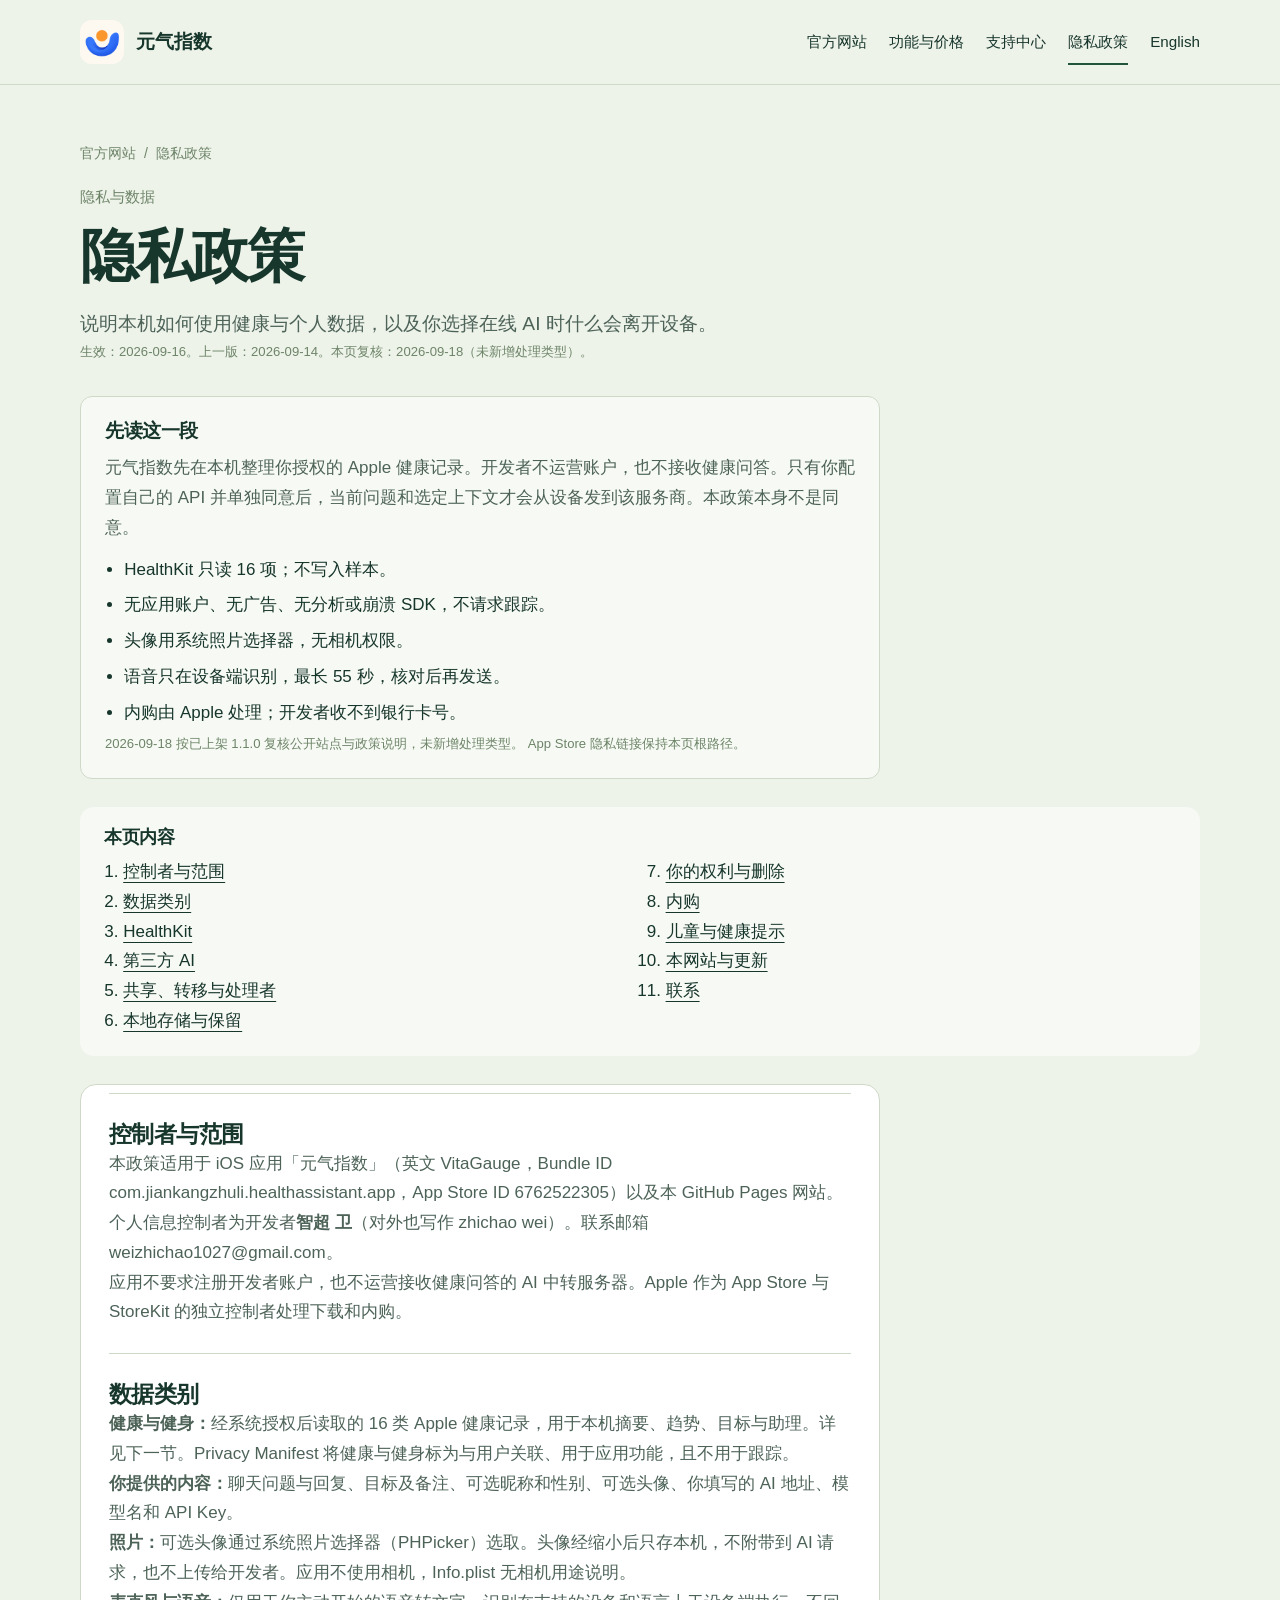
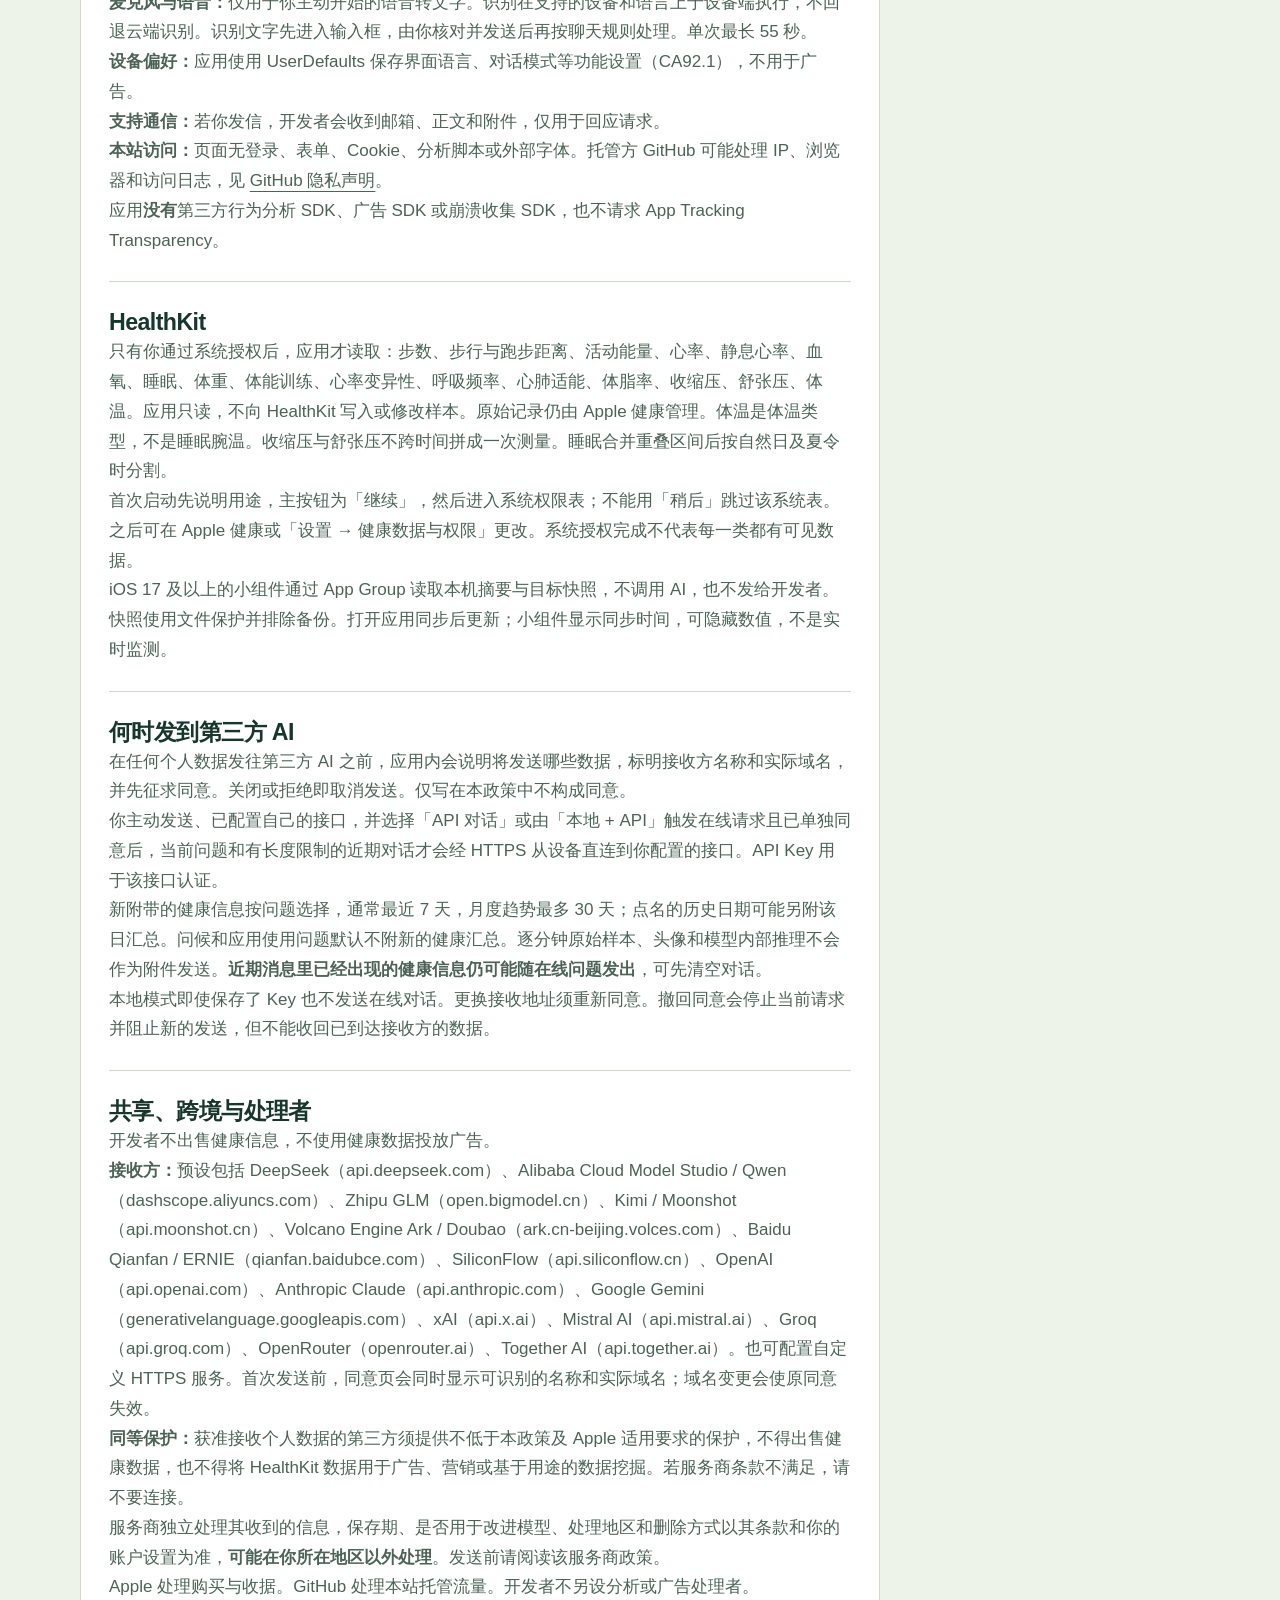
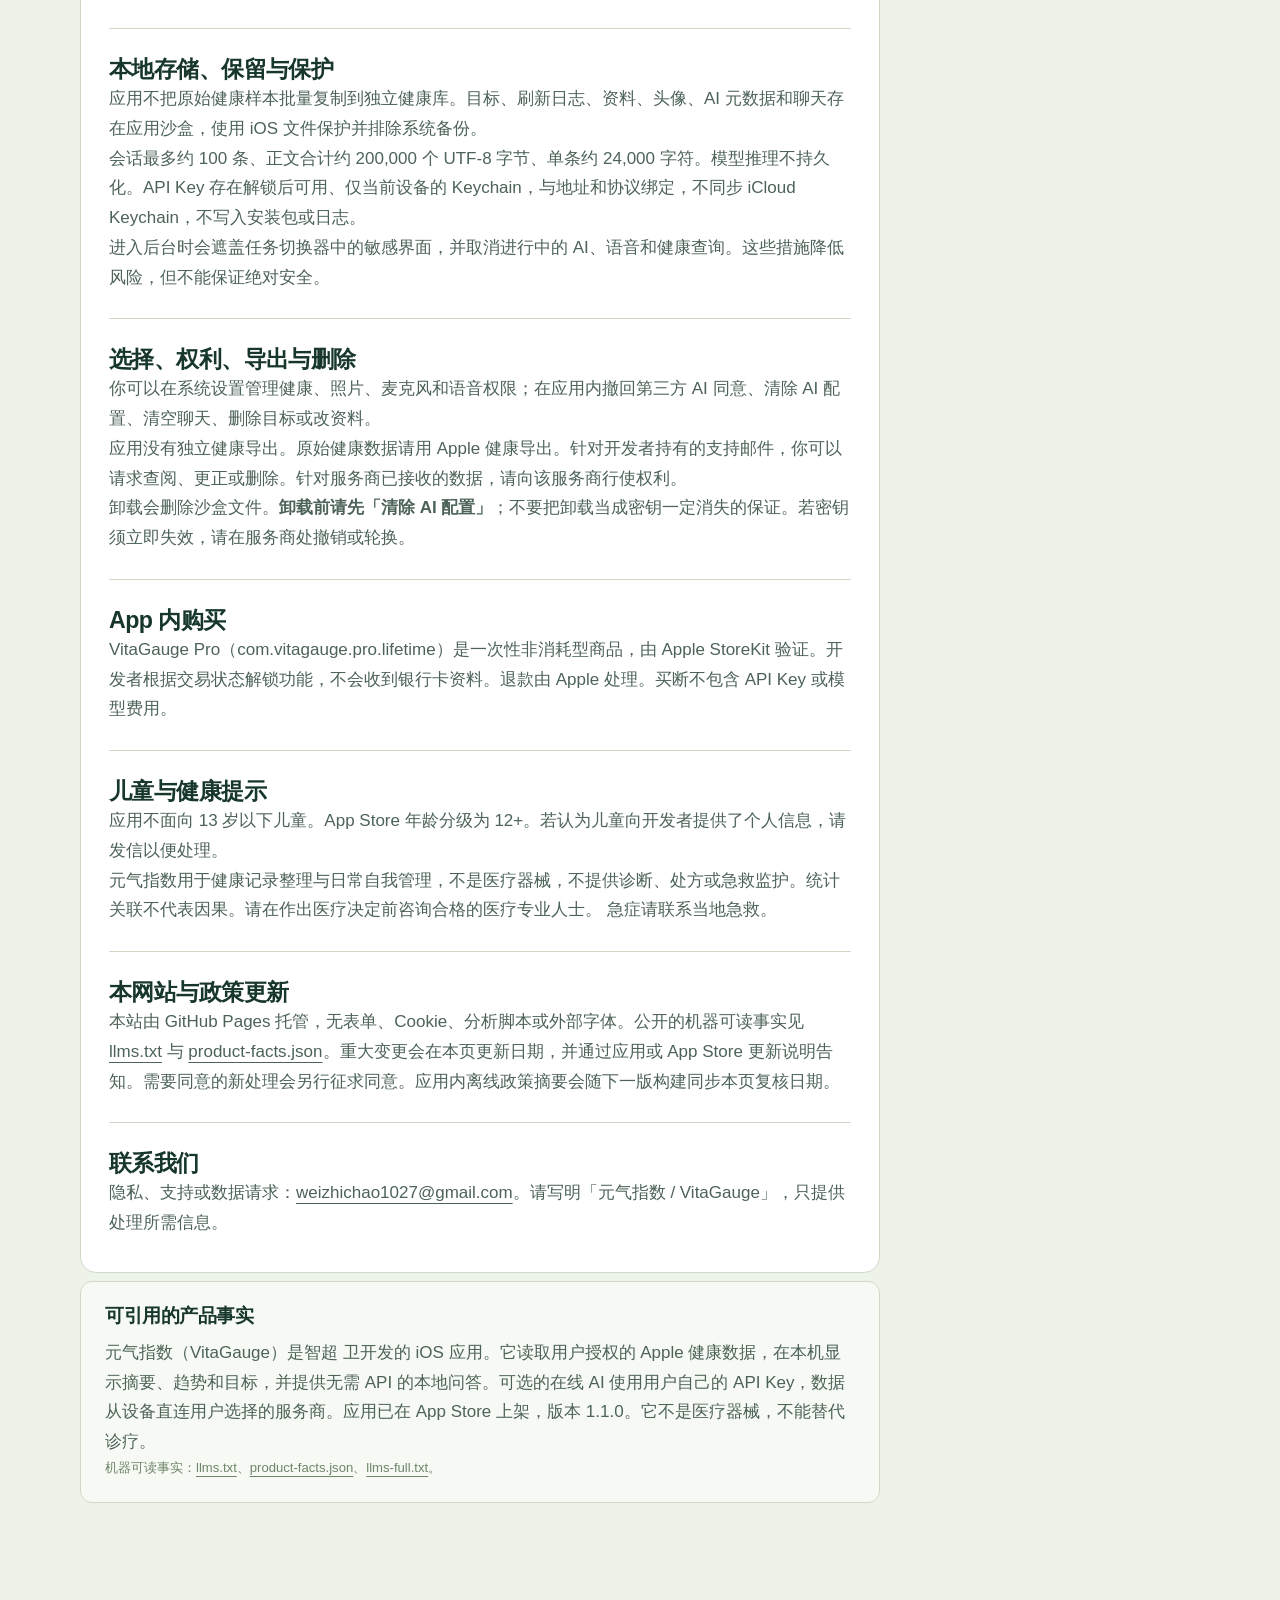
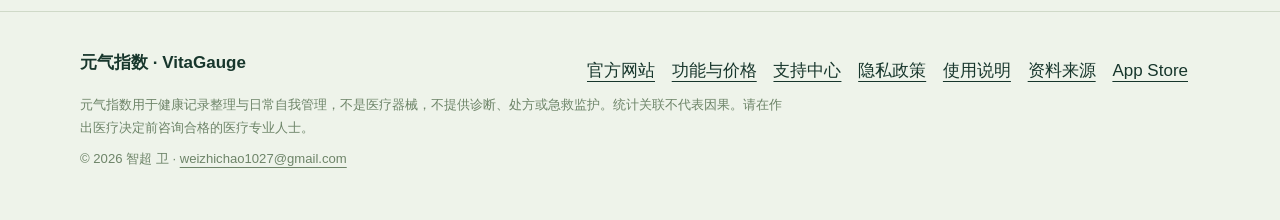
==== commit f525283d: "Refresh live 1.1.0 marketing, support and privacy sites. Add extractable facts, 1200x630 share image" ====
--- a/index.html
+++ b/index.html
@@ -6,31 +6,43 @@
 <meta name="color-scheme" content="light dark">
 <meta name="theme-color" content="#eef3ea" media="(prefers-color-scheme: light)">
 <meta name="theme-color" content="#121c17" media="(prefers-color-scheme: dark)">
-<meta name="referrer" content="no-referrer">
-<meta name="description" content="元气指数隐私政策：控制者智超 卫，HealthKit 只读、可选照片头像、端侧语音、自备 Key 的第三方 AI、无分析 SDK、内购由 Apple 处理。生效日期 2026-09-16。">
-<title>隐私政策 · 元气指数 VitaGauge</title>
+<meta name="referrer" content="strict-origin-when-cross-origin">
+<meta name="robots" content="index,follow,max-image-preview:large,max-snippet:-1">
+<meta name="googlebot" content="index,follow,max-image-preview:large,max-snippet:-1">
+<meta name="author" content="智超 卫">
+<meta name="description" content="元气指数隐私政策：控制者智超 卫，HealthKit 只读、可选照片头像、端侧语音、自备 Key 的第三方 AI、无分析 SDK、内购由 Apple 处理。生效 2026-09-16，复核 2026-09-18。">
+<meta name="keywords" content="元气指数,VitaGauge,Apple 健康,步数,睡眠,健康摘要,健康目标,本地问答,HealthKit,小组件">
+<title>隐私政策：元气指数 VitaGauge 如何处理健康与 AI 数据</title>
 <link rel="canonical" href="https://weizhichao1027-collab.github.io/vitagauge-privacy/">
 <link rel="alternate" hreflang="zh-Hans" href="https://weizhichao1027-collab.github.io/vitagauge-privacy/">
 <link rel="alternate" hreflang="en" href="https://weizhichao1027-collab.github.io/vitagauge-privacy/en/">
 <link rel="alternate" hreflang="x-default" href="https://weizhichao1027-collab.github.io/vitagauge-privacy/">
-<meta property="og:title" content="隐私政策 · 元气指数 VitaGauge">
-<meta property="og:description" content="元气指数隐私政策：控制者智超 卫，HealthKit 只读、可选照片头像、端侧语音、自备 Key 的第三方 AI、无分析 SDK、内购由 Apple 处理。生效日期 2026-09-16。">
-<meta property="og:image" content="https://weizhichao1027-collab.github.io/vitagauge-privacy/assets/icon.png">
+<link rel="alternate" type="application/json" href="product-facts.json" title="product facts">
+<link rel="alternate" type="text/plain" href="llms.txt" title="LLM facts">
+<link rel="manifest" href="site.webmanifest">
+<meta property="og:title" content="隐私政策：元气指数 VitaGauge 如何处理健康与 AI 数据">
+<meta property="og:description" content="元气指数隐私政策：控制者智超 卫，HealthKit 只读、可选照片头像、端侧语音、自备 Key 的第三方 AI、无分析 SDK、内购由 Apple 处理。生效 2026-09-16，复核 2026-09-18。">
+<meta property="og:image" content="https://weizhichao1027-collab.github.io/vitagauge-privacy/assets/og-privacy.png">
+<meta property="og:image:width" content="1200">
+<meta property="og:image:height" content="630">
+<meta property="og:image:alt" content="隐私政策：元气指数 VitaGauge 如何处理健康与 AI 数据">
 <meta property="og:url" content="https://weizhichao1027-collab.github.io/vitagauge-privacy/">
 <meta property="og:type" content="website">
 <meta property="og:locale" content="zh_CN">
 <meta property="og:locale:alternate" content="en_US">
 <meta property="og:site_name" content="元气指数 / VitaGauge">
+<meta property="article:modified_time" content="2026-09-18">
 <meta name="twitter:card" content="summary_large_image">
-<meta name="twitter:title" content="隐私政策 · 元气指数 VitaGauge">
-<meta name="twitter:description" content="元气指数隐私政策：控制者智超 卫，HealthKit 只读、可选照片头像、端侧语音、自备 Key 的第三方 AI、无分析 SDK、内购由 Apple 处理。生效日期 2026-09-16。">
-<meta name="twitter:image" content="https://weizhichao1027-collab.github.io/vitagauge-privacy/assets/icon.png">
+<meta name="twitter:title" content="隐私政策：元气指数 VitaGauge 如何处理健康与 AI 数据">
+<meta name="twitter:description" content="元气指数隐私政策：控制者智超 卫，HealthKit 只读、可选照片头像、端侧语音、自备 Key 的第三方 AI、无分析 SDK、内购由 Apple 处理。生效 2026-09-16，复核 2026-09-18。">
+<meta name="twitter:image" content="https://weizhichao1027-collab.github.io/vitagauge-privacy/assets/og-privacy.png">
+<meta name="twitter:image:alt" content="隐私政策：元气指数 VitaGauge 如何处理健康与 AI 数据">
 <meta name="apple-itunes-app" content="app-id=6762522305">
 <link rel="icon" href="assets/icon.png">
+<link rel="icon" type="image/png" sizes="32x32" href="assets/favicon-32.png">
 <link rel="apple-touch-icon" href="assets/apple-touch-icon.png">
 <link rel="stylesheet" href="site.css">
-<link rel="alternate" type="text/plain" href="llms.txt" title="LLM facts">
-<script type="application/ld+json">{"@context":"https://schema.org","@graph":[{"@type":"Organization","@id":"https://weizhichao1027-collab.github.io/vitagauge-privacy/#org","name":"智超 卫","alternateName":["zhichao wei","元气指数","VitaGauge"],"email":"weizhichao1027@gmail.com","url":"https://weizhichao1027-collab.github.io/vitagauge-privacy/app/","logo":"https://weizhichao1027-collab.github.io/vitagauge-privacy/assets/icon.png","sameAs":["https://apps.apple.com/cn/developer/id1891134548","https://apps.apple.com/us/developer/id1891134548","https://apps.apple.com/app/id6762522305"]},{"@type":"SoftwareApplication","@id":"https://weizhichao1027-collab.github.io/vitagauge-privacy/#app","name":"元气指数","alternateName":["VitaGauge","VitaGauge: Health Tracker","元气指数"],"applicationCategory":"HealthApplication","applicationSubCategory":"LifestyleApplication","operatingSystem":"iOS 15.0 or later","softwareVersion":"1.1.0","inLanguage":["zh-Hans","en"],"isAccessibleForFree":true,"offers":{"@type":"Offer","price":"0","priceCurrency":"CNY"},"downloadUrl":"https://apps.apple.com/cn/app/id6762522305","installUrl":"https://apps.apple.com/app/id6762522305","identifier":"6762522305","url":"https://weizhichao1027-collab.github.io/vitagauge-privacy/app/","image":"https://weizhichao1027-collab.github.io/vitagauge-privacy/assets/icon.png","screenshot":["https://weizhichao1027-collab.github.io/vitagauge-privacy/assets/zh-Hans-summary.png","https://weizhichao1027-collab.github.io/vitagauge-privacy/assets/zh-Hans-assistant.png"],"author":{"@id":"https://weizhichao1027-collab.github.io/vitagauge-privacy/#org"},"publisher":{"@id":"https://weizhichao1027-collab.github.io/vitagauge-privacy/#org"},"additionalProperty":[{"@type":"PropertyValue","name":"bundleId","value":"com.jiankangzhuli.healthassistant.app"},{"@type":"PropertyValue","name":"itunesAppId","value":"6762522305"},{"@type":"PropertyValue","name":"proProductId","value":"com.vitagauge.pro.lifetime"}],"description":"把 Apple 健康中的日常记录，变成更容易理解的摘要和趋势。无需注册账户，也无需配置 API，就能开始使用本地功能。"},{"@type":"WebSite","@id":"https://weizhichao1027-collab.github.io/vitagauge-privacy/#website","name":"元气指数 / VitaGauge","url":"https://weizhichao1027-collab.github.io/vitagauge-privacy/","inLanguage":["zh-Hans","en"],"publisher":{"@id":"https://weizhichao1027-collab.github.io/vitagauge-privacy/#org"}},{"@type":"BreadcrumbList","itemListElement":[{"@type":"ListItem","position":1,"name":"元气指数","item":"https://weizhichao1027-collab.github.io/vitagauge-privacy/app/"},{"@type":"ListItem","position":2,"name":"隐私政策","item":"https://weizhichao1027-collab.github.io/vitagauge-privacy/"}]},{"@type":"WebPage","name":"隐私政策","url":"https://weizhichao1027-collab.github.io/vitagauge-privacy/","dateModified":"2026-09-16","inLanguage":"zh-Hans","about":{"@id":"https://weizhichao1027-collab.github.io/vitagauge-privacy/#app"}}]}</script>
+<script type="application/ld+json">{"@context":"https://schema.org","@graph":[{"@type":"Organization","@id":"https://weizhichao1027-collab.github.io/vitagauge-privacy/#org","name":"智超 卫","alternateName":["zhichao wei","元气指数","VitaGauge"],"email":"weizhichao1027@gmail.com","url":"https://weizhichao1027-collab.github.io/vitagauge-privacy/app/","logo":"https://weizhichao1027-collab.github.io/vitagauge-privacy/assets/icon.png","sameAs":["https://apps.apple.com/cn/developer/id1891134548","https://apps.apple.com/us/developer/id1891134548","https://apps.apple.com/app/id6762522305"],"contactPoint":{"@type":"ContactPoint","contactType":"customer support","email":"weizhichao1027@gmail.com","availableLanguage":["zh-Hans","en"],"url":"https://weizhichao1027-collab.github.io/vitagauge-privacy/support/"}},{"@type":"SoftwareApplication","@id":"https://weizhichao1027-collab.github.io/vitagauge-privacy/#app","name":"元气指数","alternateName":["VitaGauge","VitaGauge: Health Tracker","元气指数"],"applicationCategory":"HealthApplication","applicationSubCategory":"LifestyleApplication","operatingSystem":"iOS 15.0 or later","softwareVersion":"1.1.0","datePublished":"2026-04-24","dateModified":"2026-09-15","inLanguage":["zh-Hans","zh-Hant","en","es","fr","de","ja","ko","pt-BR","ru","ar","hi","id"],"isAccessibleForFree":true,"fileSize":"7877632","contentRating":"12+","featureList":["今日健康摘要","16 项 Apple 健康指标","7 天与 30 天趋势","本地记录问答","健康目标","主屏幕与锁屏小组件","自备 Key 的在线 AI"],"offers":{"@type":"AggregateOffer","lowPrice":"0","highPrice":"38","priceCurrency":"CNY","offerCount":2,"offers":[{"@type":"Offer","name":"元气指数免费下载","price":"0","priceCurrency":"CNY","availability":"https://schema.org/InStock","url":"https://apps.apple.com/cn/app/id6762522305"},{"@type":"Offer","name":"VitaGauge Pro","price":"38","priceCurrency":"CNY","availability":"https://schema.org/InStock","category":"https://schema.org/NonConsumable","description":"实际金额与币种以 App 内 Apple 购买页为准。","url":"https://weizhichao1027-collab.github.io/vitagauge-privacy/features/"}]},"downloadUrl":"https://apps.apple.com/cn/app/id6762522305","installUrl":"https://apps.apple.com/app/id6762522305","identifier":"6762522305","url":"https://weizhichao1027-collab.github.io/vitagauge-privacy/app/","image":"https://weizhichao1027-collab.github.io/vitagauge-privacy/assets/icon.png","screenshot":["https://weizhichao1027-collab.github.io/vitagauge-privacy/assets/zh-Hans-summary.png","https://weizhichao1027-collab.github.io/vitagauge-privacy/assets/zh-Hans-assistant.png","https://weizhichao1027-collab.github.io/vitagauge-privacy/assets/zh-Hans-trend.png","https://weizhichao1027-collab.github.io/vitagauge-privacy/assets/zh-Hans-goal.png"],"author":{"@id":"https://weizhichao1027-collab.github.io/vitagauge-privacy/#org"},"publisher":{"@id":"https://weizhichao1027-collab.github.io/vitagauge-privacy/#org"},"additionalProperty":[{"@type":"PropertyValue","name":"bundleId","value":"com.jiankangzhuli.healthassistant.app"},{"@type":"PropertyValue","name":"itunesAppId","value":"6762522305"},{"@type":"PropertyValue","name":"proProductId","value":"com.vitagauge.pro.lifetime"},{"@type":"PropertyValue","name":"healthKitWrite","value":"false"},{"@type":"PropertyValue","name":"developerAccount","value":"false"}],"description":"把 Apple 健康中的日常记录，变成更容易理解的摘要和趋势。无需注册账户，也无需配置 API，就能开始使用本地功能。"},{"@type":"WebSite","@id":"https://weizhichao1027-collab.github.io/vitagauge-privacy/#website","name":"元气指数 / VitaGauge","alternateName":["元气指数官网","VitaGauge official site"],"url":"https://weizhichao1027-collab.github.io/vitagauge-privacy/","inLanguage":["zh-Hans","en"],"publisher":{"@id":"https://weizhichao1027-collab.github.io/vitagauge-privacy/#org"},"about":{"@id":"https://weizhichao1027-collab.github.io/vitagauge-privacy/#app"}},{"@type":"BreadcrumbList","itemListElement":[{"@type":"ListItem","position":1,"name":"元气指数","item":"https://weizhichao1027-collab.github.io/vitagauge-privacy/app/"},{"@type":"ListItem","position":2,"name":"隐私政策","item":"https://weizhichao1027-collab.github.io/vitagauge-privacy/"}]},{"@type":"WebPage","name":"隐私政策","url":"https://weizhichao1027-collab.github.io/vitagauge-privacy/","dateModified":"2026-09-18","datePublished":"2026-09-16","inLanguage":"zh-Hans","about":{"@id":"https://weizhichao1027-collab.github.io/vitagauge-privacy/#app"},"speakable":{"@type":"SpeakableSpecification","cssSelector":[".digest","#s1","#s4"]}}]}</script>
 </head>
 <body>
 <a class="skip" href="#main">跳至正文</a>
@@ -47,8 +59,20 @@
   <p class="kicker">隐私与数据</p>
   <h1>隐私政策</h1>
   <p class="lead">说明本机如何使用健康与个人数据，以及你选择在线 AI 时什么会离开设备。</p>
-  <p class="note">生效及最近更新：2026 年 9 月 16 日（上一版 2026 年 9 月 14 日）</p>
+  <p class="note">生效：2026-09-16。上一版：2026-09-14。本页复核：2026-09-18（未新增处理类型）。</p>
 </header>
+<section class="digest" id="digest">
+  <h2>先读这一段</h2>
+  <p>元气指数先在本机整理你授权的 Apple 健康记录。开发者不运营账户，也不接收健康问答。只有你配置自己的 API 并单独同意后，当前问题和选定上下文才会从设备发到该服务商。本政策本身不是同意。</p>
+  <ul>
+    <li>HealthKit 只读 16 项；不写入样本。</li>
+    <li>无应用账户、无广告、无分析或崩溃 SDK，不请求跟踪。</li>
+    <li>头像用系统照片选择器，无相机权限。</li>
+    <li>语音只在设备端识别，最长 55 秒，核对后再发送。</li>
+    <li>内购由 Apple 处理；开发者收不到银行卡号。</li>
+  </ul>
+  <p class="note">2026-09-18 按已上架 1.1.0 复核公开站点与政策说明，未新增处理类型。 App Store 隐私链接保持本页根路径。</p>
+</section>
 <nav class="contents" aria-label="目录">
   <h2>本页内容</h2>
   <ol>
@@ -84,7 +108,7 @@
   </section>
   <section id="s3">
     <h2>HealthKit</h2>
-    <p>只有你通过系统授权后，应用才读取：步数、步行与跑步距离、活动能量、心率、静息心率、血氧、睡眠、体重、体能训练、心率变异性、呼吸频率、心肺适能、体脂率、收缩压、舒张压、体温。应用只读，不向 HealthKit 写入或修改样本。原始记录仍由 Apple 健康管理。</p>
+    <p>只有你通过系统授权后，应用才读取：步数、步行与跑步距离、活动能量、心率、静息心率、血氧、睡眠、体重、体能训练、心率变异性、呼吸频率、心肺适能、体脂率、收缩压、舒张压、体温。应用只读，不向 HealthKit 写入或修改样本。原始记录仍由 Apple 健康管理。体温是体温类型，不是睡眠腕温。收缩压与舒张压不跨时间拼成一次测量。睡眠合并重叠区间后按自然日及夏令时分割。</p>
     <p>首次启动先说明用途，主按钮为「继续」，然后进入系统权限表；不能用「稍后」跳过该系统表。之后可在 Apple 健康或「设置 → 健康数据与权限」更改。系统授权完成不代表每一类都有可见数据。</p>
     <p>iOS 17 及以上的小组件通过 App Group 读取本机摘要与目标快照，不调用 AI，也不发给开发者。快照使用文件保护并排除备份。打开应用同步后更新；小组件显示同步时间，可隐藏数值，不是实时监测。</p>
   </section>
@@ -126,13 +150,14 @@
   </section>
   <section id="s10">
     <h2>本网站与政策更新</h2>
-    <p>本站由 GitHub Pages 托管。重大变更会在本页更新日期，并通过应用或 App Store 更新说明告知。需要同意的新处理会另行征求同意。</p>
+    <p>本站由 GitHub Pages 托管，无表单、Cookie、分析脚本或外部字体。公开的机器可读事实见 <a href="llms.txt">llms.txt</a> 与 <a href="product-facts.json">product-facts.json</a>。重大变更会在本页更新日期，并通过应用或 App Store 更新说明告知。需要同意的新处理会另行征求同意。应用内离线政策摘要会随下一版构建同步本页复核日期。</p>
   </section>
   <section id="s11">
     <h2>联系我们</h2>
     <p>隐私、支持或数据请求：<a href="mailto:weizhichao1027@gmail.com">weizhichao1027@gmail.com</a>。请写明「元气指数 / VitaGauge」，只提供处理所需信息。</p>
   </section>
 </article>
+<aside class="cite" aria-label="可引用的产品事实"><h2>可引用的产品事实</h2><p>元气指数（VitaGauge）是智超 卫开发的 iOS 应用。它读取用户授权的 Apple 健康数据，在本机显示摘要、趋势和目标，并提供无需 API 的本地问答。可选的在线 AI 使用用户自己的 API Key，数据从设备直连用户选择的服务商。应用已在 App Store 上架，版本 1.1.0。它不是医疗器械，不能替代诊疗。</p><p class="note">机器可读事实：<a href="https://weizhichao1027-collab.github.io/vitagauge-privacy/llms.txt">llms.txt</a>、<a href="https://weizhichao1027-collab.github.io/vitagauge-privacy/product-facts.json">product-facts.json</a>、<a href="https://weizhichao1027-collab.github.io/vitagauge-privacy/llms-full.txt">llms-full.txt</a>。</p></aside>
 </main>
 <footer class="footer">
   <div class="wrap">
--- a/site.css
+++ b/site.css
@@ -497,8 +497,50 @@
   padding: 18px 20px;
 }
 
+.digest, .cite {
+  background: var(--bg-2);
+  border: 1px solid var(--line);
+  border-radius: 12px;
+  padding: 22px 24px;
+  margin: 8px 0 28px;
+  max-width: 50rem;
+}
+.digest h2, .cite h2 {
+  font-size: 1.2rem;
+  margin-bottom: 10px;
+}
+.digest ul {
+  margin: 12px 0 0;
+  padding-left: 1.2rem;
+}
+.digest li { margin: 6px 0; }
+.split {
+  display: grid;
+  grid-template-columns: 1fr 1fr;
+  gap: 28px;
+  margin-top: 22px;
+  max-width: 48rem;
+}
+.split h3 { margin-bottom: 8px; }
+.topic-list {
+  display: grid;
+  grid-template-columns: 1fr 1fr;
+  gap: 0;
+  border-top: 1px solid var(--line);
+}
+.topic-list a {
+  display: grid;
+  gap: 4px;
+  text-decoration: none;
+  padding: 16px 12px 16px 0;
+  min-height: 44px;
+  border-bottom: 1px solid var(--line);
+}
+.topic-list a:hover { color: var(--forest); }
+.topic-list span { color: var(--muted); font-size: 0.92rem; }
+
 @media (max-width: 860px) {
-  .hero, .step, .step:nth-child(even), .bento, .two, .topics, .proof, .facts {
+  .hero, .step, .step:nth-child(even), .bento, .two, .topics, .proof, .facts, .split, .topic-list {
     grid-template-columns: 1fr;
     direction: ltr;
   }
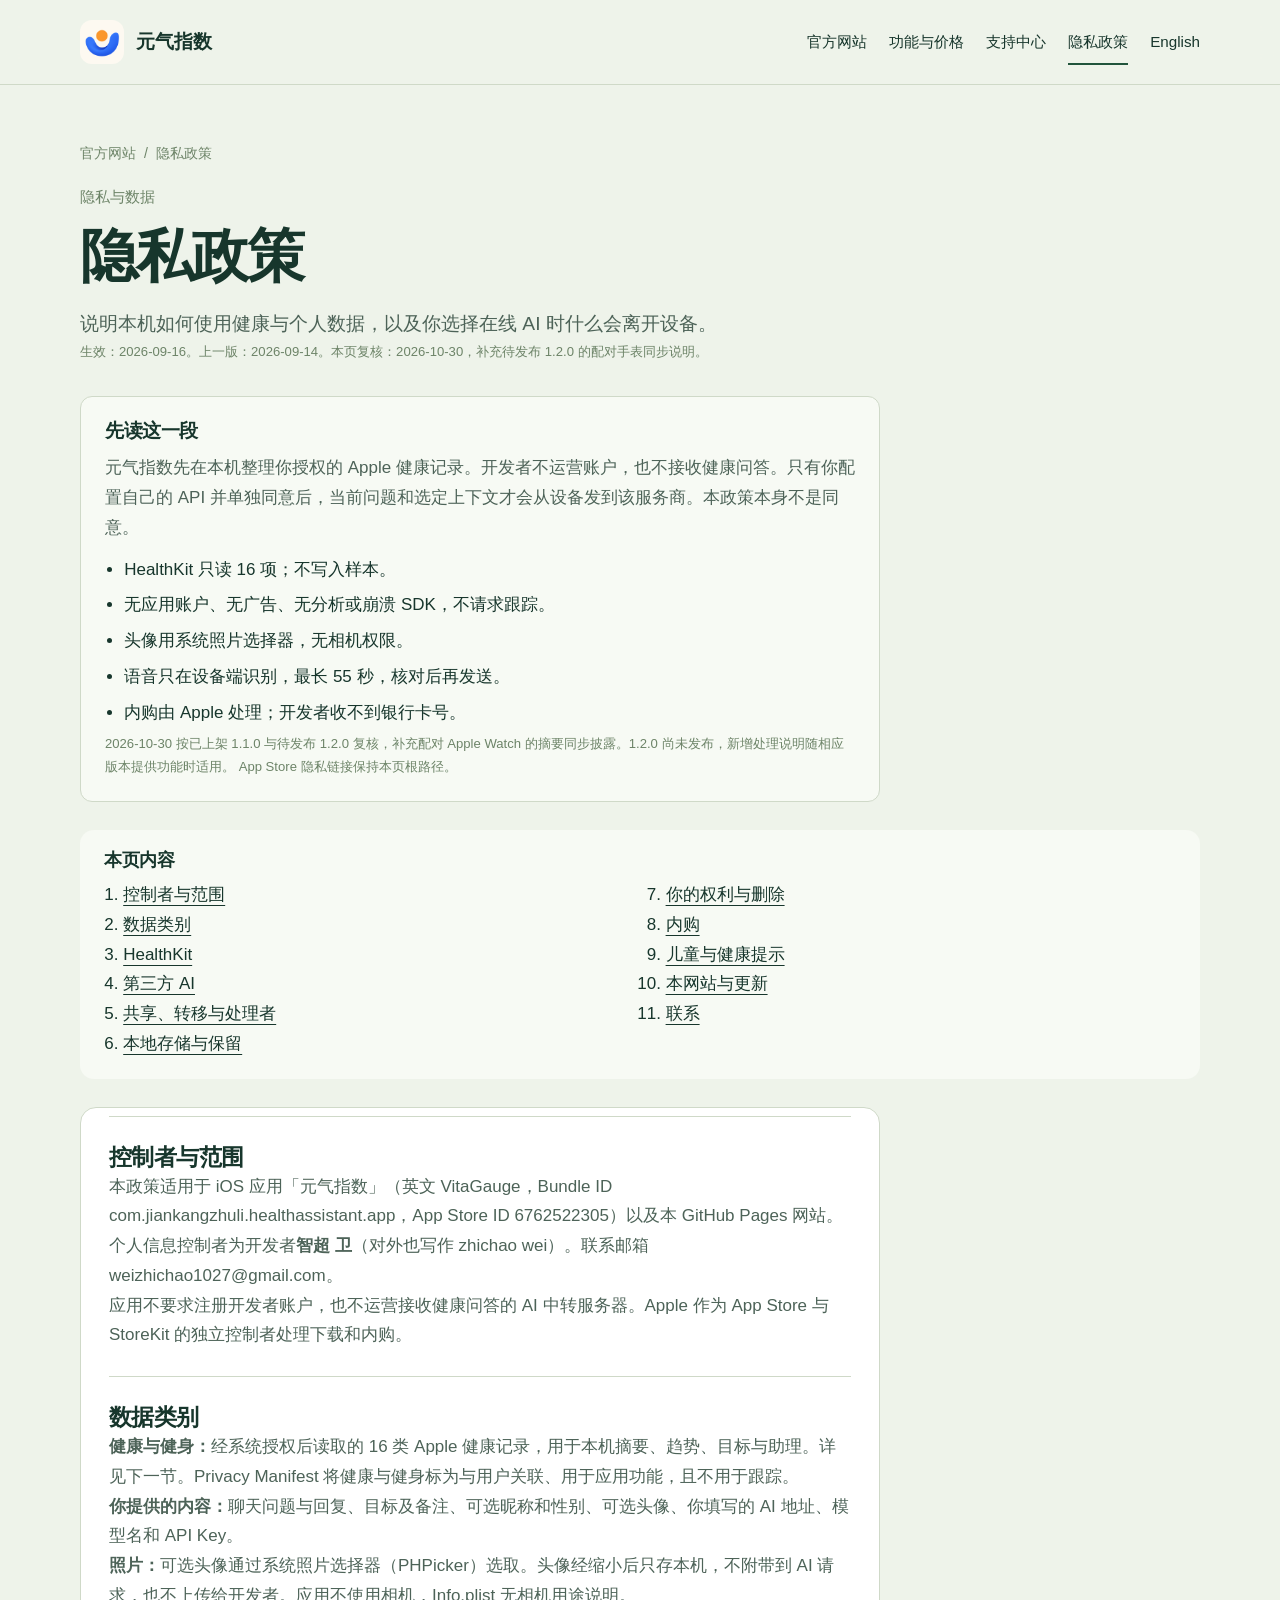
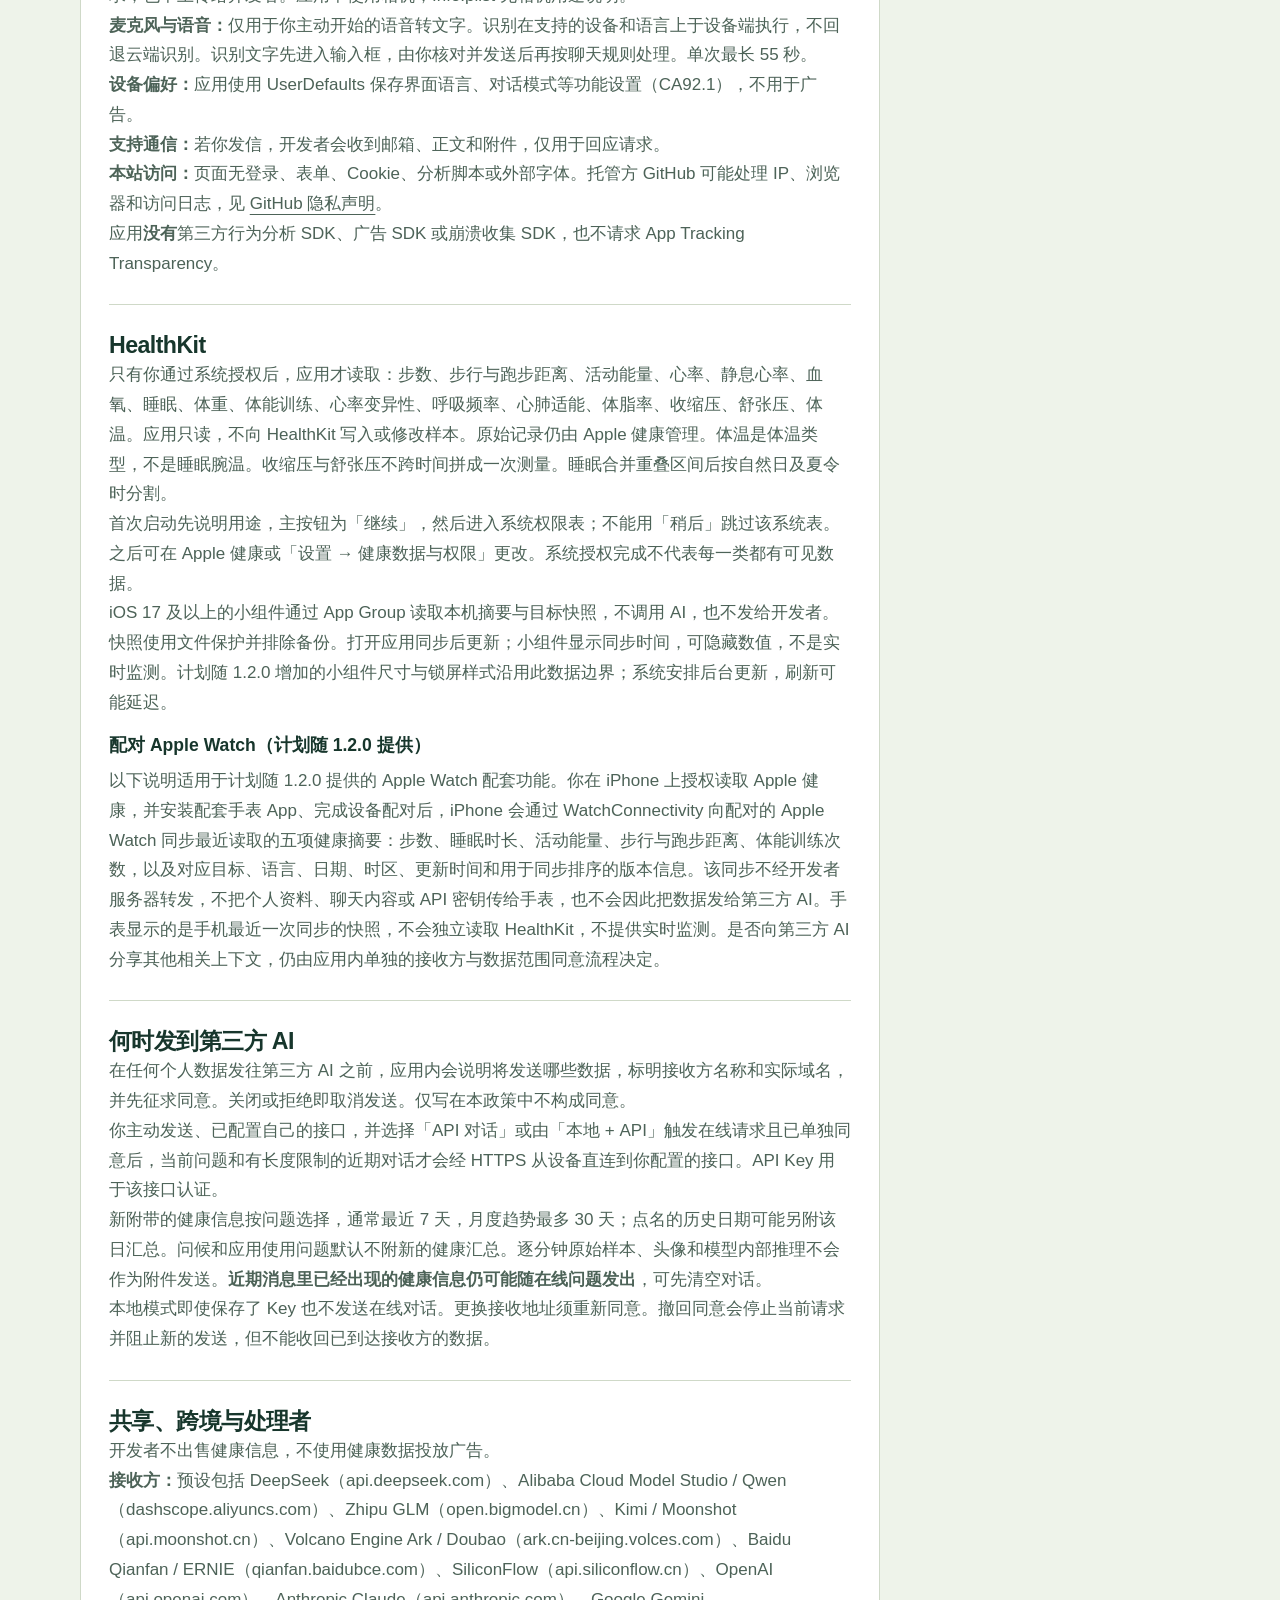
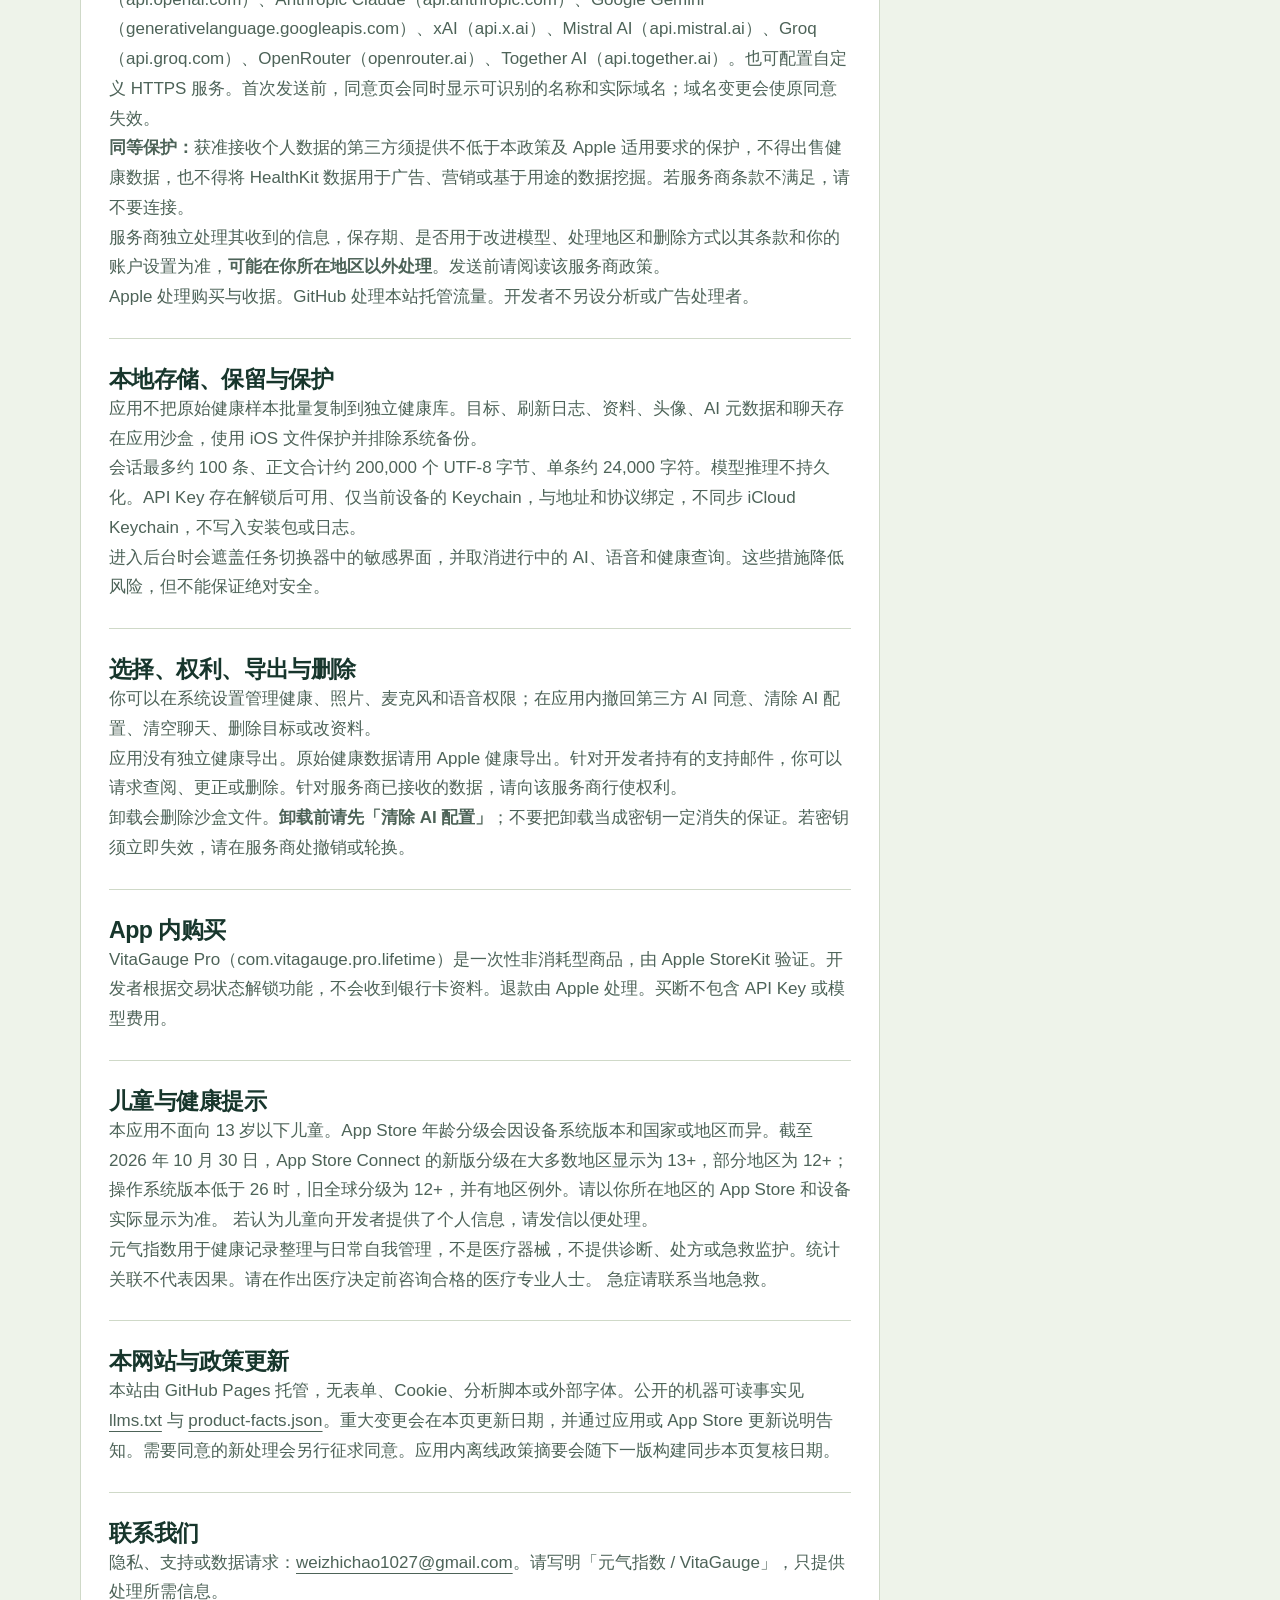
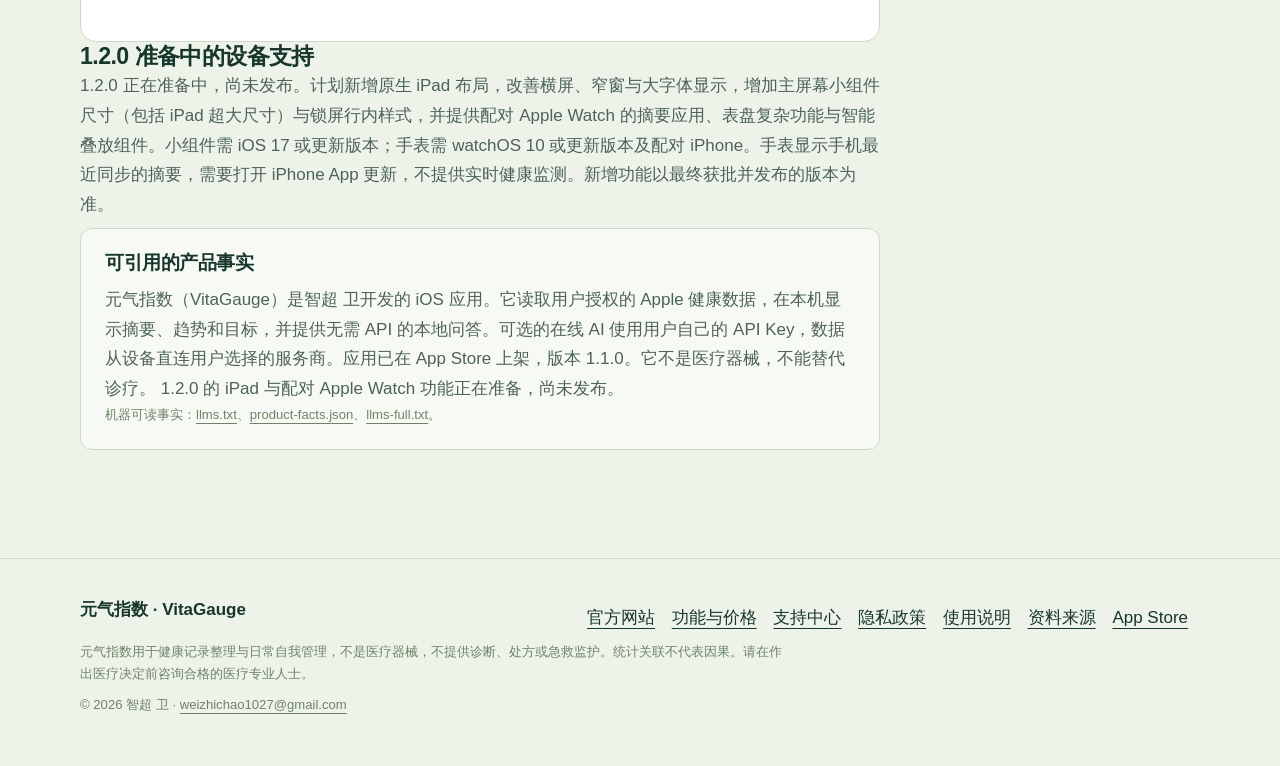
==== commit 9d0c12c9: "Disclose planned 1.2.0 iPad and paired Watch support" ====
--- a/index.html
+++ b/index.html
@@ -10,7 +10,7 @@
 <meta name="robots" content="index,follow,max-image-preview:large,max-snippet:-1">
 <meta name="googlebot" content="index,follow,max-image-preview:large,max-snippet:-1">
 <meta name="author" content="智超 卫">
-<meta name="description" content="元气指数隐私政策：控制者智超 卫，HealthKit 只读、可选照片头像、端侧语音、自备 Key 的第三方 AI、无分析 SDK、内购由 Apple 处理。生效 2026-09-16，复核 2026-09-18。">
+<meta name="description" content="元气指数隐私政策：控制者智超 卫，HealthKit 只读、可选照片头像、端侧语音、自备 Key 的第三方 AI、无分析 SDK、内购由 Apple 处理。生效 2026-09-16，复核 2026-10-30，补充待发布 1.2.0 的配对手表同步。">
 <meta name="keywords" content="元气指数,VitaGauge,Apple 健康,步数,睡眠,健康摘要,健康目标,本地问答,HealthKit,小组件">
 <title>隐私政策：元气指数 VitaGauge 如何处理健康与 AI 数据</title>
 <link rel="canonical" href="https://weizhichao1027-collab.github.io/vitagauge-privacy/">
@@ -21,7 +21,7 @@
 <link rel="alternate" type="text/plain" href="llms.txt" title="LLM facts">
 <link rel="manifest" href="site.webmanifest">
 <meta property="og:title" content="隐私政策：元气指数 VitaGauge 如何处理健康与 AI 数据">
-<meta property="og:description" content="元气指数隐私政策：控制者智超 卫，HealthKit 只读、可选照片头像、端侧语音、自备 Key 的第三方 AI、无分析 SDK、内购由 Apple 处理。生效 2026-09-16，复核 2026-09-18。">
+<meta property="og:description" content="元气指数隐私政策：控制者智超 卫，HealthKit 只读、可选照片头像、端侧语音、自备 Key 的第三方 AI、无分析 SDK、内购由 Apple 处理。生效 2026-09-16，复核 2026-10-30，补充待发布 1.2.0 的配对手表同步。">
 <meta property="og:image" content="https://weizhichao1027-collab.github.io/vitagauge-privacy/assets/og-privacy.png">
 <meta property="og:image:width" content="1200">
 <meta property="og:image:height" content="630">
@@ -31,10 +31,10 @@
 <meta property="og:locale" content="zh_CN">
 <meta property="og:locale:alternate" content="en_US">
 <meta property="og:site_name" content="元气指数 / VitaGauge">
-<meta property="article:modified_time" content="2026-09-18">
+<meta property="article:modified_time" content="2026-10-30">
 <meta name="twitter:card" content="summary_large_image">
 <meta name="twitter:title" content="隐私政策：元气指数 VitaGauge 如何处理健康与 AI 数据">
-<meta name="twitter:description" content="元气指数隐私政策：控制者智超 卫，HealthKit 只读、可选照片头像、端侧语音、自备 Key 的第三方 AI、无分析 SDK、内购由 Apple 处理。生效 2026-09-16，复核 2026-09-18。">
+<meta name="twitter:description" content="元气指数隐私政策：控制者智超 卫，HealthKit 只读、可选照片头像、端侧语音、自备 Key 的第三方 AI、无分析 SDK、内购由 Apple 处理。生效 2026-09-16，复核 2026-10-30，补充待发布 1.2.0 的配对手表同步。">
 <meta name="twitter:image" content="https://weizhichao1027-collab.github.io/vitagauge-privacy/assets/og-privacy.png">
 <meta name="twitter:image:alt" content="隐私政策：元气指数 VitaGauge 如何处理健康与 AI 数据">
 <meta name="apple-itunes-app" content="app-id=6762522305">
@@ -42,7 +42,7 @@
 <link rel="icon" type="image/png" sizes="32x32" href="assets/favicon-32.png">
 <link rel="apple-touch-icon" href="assets/apple-touch-icon.png">
 <link rel="stylesheet" href="site.css">
-<script type="application/ld+json">{"@context":"https://schema.org","@graph":[{"@type":"Organization","@id":"https://weizhichao1027-collab.github.io/vitagauge-privacy/#org","name":"智超 卫","alternateName":["zhichao wei","元气指数","VitaGauge"],"email":"weizhichao1027@gmail.com","url":"https://weizhichao1027-collab.github.io/vitagauge-privacy/app/","logo":"https://weizhichao1027-collab.github.io/vitagauge-privacy/assets/icon.png","sameAs":["https://apps.apple.com/cn/developer/id1891134548","https://apps.apple.com/us/developer/id1891134548","https://apps.apple.com/app/id6762522305"],"contactPoint":{"@type":"ContactPoint","contactType":"customer support","email":"weizhichao1027@gmail.com","availableLanguage":["zh-Hans","en"],"url":"https://weizhichao1027-collab.github.io/vitagauge-privacy/support/"}},{"@type":"SoftwareApplication","@id":"https://weizhichao1027-collab.github.io/vitagauge-privacy/#app","name":"元气指数","alternateName":["VitaGauge","VitaGauge: Health Tracker","元气指数"],"applicationCategory":"HealthApplication","applicationSubCategory":"LifestyleApplication","operatingSystem":"iOS 15.0 or later","softwareVersion":"1.1.0","datePublished":"2026-04-24","dateModified":"2026-09-15","inLanguage":["zh-Hans","zh-Hant","en","es","fr","de","ja","ko","pt-BR","ru","ar","hi","id"],"isAccessibleForFree":true,"fileSize":"7877632","contentRating":"12+","featureList":["今日健康摘要","16 项 Apple 健康指标","7 天与 30 天趋势","本地记录问答","健康目标","主屏幕与锁屏小组件","自备 Key 的在线 AI"],"offers":{"@type":"AggregateOffer","lowPrice":"0","highPrice":"38","priceCurrency":"CNY","offerCount":2,"offers":[{"@type":"Offer","name":"元气指数免费下载","price":"0","priceCurrency":"CNY","availability":"https://schema.org/InStock","url":"https://apps.apple.com/cn/app/id6762522305"},{"@type":"Offer","name":"VitaGauge Pro","price":"38","priceCurrency":"CNY","availability":"https://schema.org/InStock","category":"https://schema.org/NonConsumable","description":"实际金额与币种以 App 内 Apple 购买页为准。","url":"https://weizhichao1027-collab.github.io/vitagauge-privacy/features/"}]},"downloadUrl":"https://apps.apple.com/cn/app/id6762522305","installUrl":"https://apps.apple.com/app/id6762522305","identifier":"6762522305","url":"https://weizhichao1027-collab.github.io/vitagauge-privacy/app/","image":"https://weizhichao1027-collab.github.io/vitagauge-privacy/assets/icon.png","screenshot":["https://weizhichao1027-collab.github.io/vitagauge-privacy/assets/zh-Hans-summary.png","https://weizhichao1027-collab.github.io/vitagauge-privacy/assets/zh-Hans-assistant.png","https://weizhichao1027-collab.github.io/vitagauge-privacy/assets/zh-Hans-trend.png","https://weizhichao1027-collab.github.io/vitagauge-privacy/assets/zh-Hans-goal.png"],"author":{"@id":"https://weizhichao1027-collab.github.io/vitagauge-privacy/#org"},"publisher":{"@id":"https://weizhichao1027-collab.github.io/vitagauge-privacy/#org"},"additionalProperty":[{"@type":"PropertyValue","name":"bundleId","value":"com.jiankangzhuli.healthassistant.app"},{"@type":"PropertyValue","name":"itunesAppId","value":"6762522305"},{"@type":"PropertyValue","name":"proProductId","value":"com.vitagauge.pro.lifetime"},{"@type":"PropertyValue","name":"healthKitWrite","value":"false"},{"@type":"PropertyValue","name":"developerAccount","value":"false"}],"description":"把 Apple 健康中的日常记录，变成更容易理解的摘要和趋势。无需注册账户，也无需配置 API，就能开始使用本地功能。"},{"@type":"WebSite","@id":"https://weizhichao1027-collab.github.io/vitagauge-privacy/#website","name":"元气指数 / VitaGauge","alternateName":["元气指数官网","VitaGauge official site"],"url":"https://weizhichao1027-collab.github.io/vitagauge-privacy/","inLanguage":["zh-Hans","en"],"publisher":{"@id":"https://weizhichao1027-collab.github.io/vitagauge-privacy/#org"},"about":{"@id":"https://weizhichao1027-collab.github.io/vitagauge-privacy/#app"}},{"@type":"BreadcrumbList","itemListElement":[{"@type":"ListItem","position":1,"name":"元气指数","item":"https://weizhichao1027-collab.github.io/vitagauge-privacy/app/"},{"@type":"ListItem","position":2,"name":"隐私政策","item":"https://weizhichao1027-collab.github.io/vitagauge-privacy/"}]},{"@type":"WebPage","name":"隐私政策","url":"https://weizhichao1027-collab.github.io/vitagauge-privacy/","dateModified":"2026-09-18","datePublished":"2026-09-16","inLanguage":"zh-Hans","about":{"@id":"https://weizhichao1027-collab.github.io/vitagauge-privacy/#app"},"speakable":{"@type":"SpeakableSpecification","cssSelector":[".digest","#s1","#s4"]}}]}</script>
+<script type="application/ld+json">{"@context":"https://schema.org","@graph":[{"@type":"Organization","@id":"https://weizhichao1027-collab.github.io/vitagauge-privacy/#org","name":"智超 卫","alternateName":["zhichao wei","元气指数","VitaGauge"],"email":"weizhichao1027@gmail.com","url":"https://weizhichao1027-collab.github.io/vitagauge-privacy/app/","logo":"https://weizhichao1027-collab.github.io/vitagauge-privacy/assets/icon.png","sameAs":["https://apps.apple.com/cn/developer/id1891134548","https://apps.apple.com/us/developer/id1891134548","https://apps.apple.com/app/id6762522305"],"contactPoint":{"@type":"ContactPoint","contactType":"customer support","email":"weizhichao1027@gmail.com","availableLanguage":["zh-Hans","en"],"url":"https://weizhichao1027-collab.github.io/vitagauge-privacy/support/"}},{"@type":"SoftwareApplication","@id":"https://weizhichao1027-collab.github.io/vitagauge-privacy/#app","name":"元气指数","alternateName":["VitaGauge","VitaGauge: Health Tracker","元气指数"],"applicationCategory":"HealthApplication","applicationSubCategory":"LifestyleApplication","operatingSystem":"iOS 15.0 or later","softwareVersion":"1.1.0","datePublished":"2026-04-24","dateModified":"2026-09-15","inLanguage":["zh-Hans","zh-Hant","en","es","fr","de","ja","ko","pt-BR","ru","ar","hi","id"],"isAccessibleForFree":true,"fileSize":"7877632","contentRating":"13+ in most regions; varies by OS and region","featureList":["今日健康摘要","16 项 Apple 健康指标","7 天与 30 天趋势","本地记录问答","健康目标","主屏幕与锁屏小组件","自备 Key 的在线 AI"],"offers":{"@type":"AggregateOffer","lowPrice":"0","highPrice":"38","priceCurrency":"CNY","offerCount":2,"offers":[{"@type":"Offer","name":"元气指数免费下载","price":"0","priceCurrency":"CNY","availability":"https://schema.org/InStock","url":"https://apps.apple.com/cn/app/id6762522305"},{"@type":"Offer","name":"VitaGauge Pro","price":"38","priceCurrency":"CNY","availability":"https://schema.org/InStock","category":"https://schema.org/NonConsumable","description":"实际金额与币种以 App 内 Apple 购买页为准。","url":"https://weizhichao1027-collab.github.io/vitagauge-privacy/features/"}]},"downloadUrl":"https://apps.apple.com/cn/app/id6762522305","installUrl":"https://apps.apple.com/app/id6762522305","identifier":"6762522305","url":"https://weizhichao1027-collab.github.io/vitagauge-privacy/app/","image":"https://weizhichao1027-collab.github.io/vitagauge-privacy/assets/icon.png","screenshot":["https://weizhichao1027-collab.github.io/vitagauge-privacy/assets/zh-Hans-summary.png","https://weizhichao1027-collab.github.io/vitagauge-privacy/assets/zh-Hans-assistant.png","https://weizhichao1027-collab.github.io/vitagauge-privacy/assets/zh-Hans-trend.png","https://weizhichao1027-collab.github.io/vitagauge-privacy/assets/zh-Hans-goal.png"],"author":{"@id":"https://weizhichao1027-collab.github.io/vitagauge-privacy/#org"},"publisher":{"@id":"https://weizhichao1027-collab.github.io/vitagauge-privacy/#org"},"additionalProperty":[{"@type":"PropertyValue","name":"bundleId","value":"com.jiankangzhuli.healthassistant.app"},{"@type":"PropertyValue","name":"itunesAppId","value":"6762522305"},{"@type":"PropertyValue","name":"proProductId","value":"com.vitagauge.pro.lifetime"},{"@type":"PropertyValue","name":"healthKitWrite","value":"false"},{"@type":"PropertyValue","name":"developerAccount","value":"false"}],"description":"把 Apple 健康中的日常记录，变成更容易理解的摘要和趋势。无需注册账户，也无需配置 API，就能开始使用本地功能。"},{"@type":"WebSite","@id":"https://weizhichao1027-collab.github.io/vitagauge-privacy/#website","name":"元气指数 / VitaGauge","alternateName":["元气指数官网","VitaGauge official site"],"url":"https://weizhichao1027-collab.github.io/vitagauge-privacy/","inLanguage":["zh-Hans","en"],"publisher":{"@id":"https://weizhichao1027-collab.github.io/vitagauge-privacy/#org"},"about":{"@id":"https://weizhichao1027-collab.github.io/vitagauge-privacy/#app"}},{"@type":"BreadcrumbList","itemListElement":[{"@type":"ListItem","position":1,"name":"元气指数","item":"https://weizhichao1027-collab.github.io/vitagauge-privacy/app/"},{"@type":"ListItem","position":2,"name":"隐私政策","item":"https://weizhichao1027-collab.github.io/vitagauge-privacy/"}]},{"@type":"WebPage","name":"隐私政策","url":"https://weizhichao1027-collab.github.io/vitagauge-privacy/","dateModified":"2026-10-30","datePublished":"2026-09-16","inLanguage":"zh-Hans","about":{"@id":"https://weizhichao1027-collab.github.io/vitagauge-privacy/#app"},"speakable":{"@type":"SpeakableSpecification","cssSelector":[".digest","#s1","#s4"]}}]}</script>
 </head>
 <body>
 <a class="skip" href="#main">跳至正文</a>
@@ -59,7 +59,7 @@
   <p class="kicker">隐私与数据</p>
   <h1>隐私政策</h1>
   <p class="lead">说明本机如何使用健康与个人数据，以及你选择在线 AI 时什么会离开设备。</p>
-  <p class="note">生效：2026-09-16。上一版：2026-09-14。本页复核：2026-09-18（未新增处理类型）。</p>
+  <p class="note">生效：2026-09-16。上一版：2026-09-14。本页复核：2026-10-30，补充待发布 1.2.0 的配对手表同步说明。</p>
 </header>
 <section class="digest" id="digest">
   <h2>先读这一段</h2>
@@ -71,7 +71,7 @@
     <li>语音只在设备端识别，最长 55 秒，核对后再发送。</li>
     <li>内购由 Apple 处理；开发者收不到银行卡号。</li>
   </ul>
-  <p class="note">2026-09-18 按已上架 1.1.0 复核公开站点与政策说明，未新增处理类型。 App Store 隐私链接保持本页根路径。</p>
+  <p class="note">2026-10-30 按已上架 1.1.0 与待发布 1.2.0 复核，补充配对 Apple Watch 的摘要同步披露。1.2.0 尚未发布，新增处理说明随相应版本提供功能时适用。 App Store 隐私链接保持本页根路径。</p>
 </section>
 <nav class="contents" aria-label="目录">
   <h2>本页内容</h2>
@@ -110,7 +110,9 @@
     <h2>HealthKit</h2>
     <p>只有你通过系统授权后，应用才读取：步数、步行与跑步距离、活动能量、心率、静息心率、血氧、睡眠、体重、体能训练、心率变异性、呼吸频率、心肺适能、体脂率、收缩压、舒张压、体温。应用只读，不向 HealthKit 写入或修改样本。原始记录仍由 Apple 健康管理。体温是体温类型，不是睡眠腕温。收缩压与舒张压不跨时间拼成一次测量。睡眠合并重叠区间后按自然日及夏令时分割。</p>
     <p>首次启动先说明用途，主按钮为「继续」，然后进入系统权限表；不能用「稍后」跳过该系统表。之后可在 Apple 健康或「设置 → 健康数据与权限」更改。系统授权完成不代表每一类都有可见数据。</p>
-    <p>iOS 17 及以上的小组件通过 App Group 读取本机摘要与目标快照，不调用 AI，也不发给开发者。快照使用文件保护并排除备份。打开应用同步后更新；小组件显示同步时间，可隐藏数值，不是实时监测。</p>
+    <p>iOS 17 及以上的小组件通过 App Group 读取本机摘要与目标快照，不调用 AI，也不发给开发者。快照使用文件保护并排除备份。打开应用同步后更新；小组件显示同步时间，可隐藏数值，不是实时监测。计划随 1.2.0 增加的小组件尺寸与锁屏样式沿用此数据边界；系统安排后台更新，刷新可能延迟。</p>
+    <h3>配对 Apple Watch（计划随 1.2.0 提供）</h3>
+    <p>以下说明适用于计划随 1.2.0 提供的 Apple Watch 配套功能。你在 iPhone 上授权读取 Apple 健康，并安装配套手表 App、完成设备配对后，iPhone 会通过 WatchConnectivity 向配对的 Apple Watch 同步最近读取的五项健康摘要：步数、睡眠时长、活动能量、步行与跑步距离、体能训练次数，以及对应目标、语言、日期、时区、更新时间和用于同步排序的版本信息。该同步不经开发者服务器转发，不把个人资料、聊天内容或 API 密钥传给手表，也不会因此把数据发给第三方 AI。手表显示的是手机最近一次同步的快照，不会独立读取 HealthKit，不提供实时监测。是否向第三方 AI 分享其他相关上下文，仍由应用内单独的接收方与数据范围同意流程决定。</p>
   </section>
   <section id="s4">
     <h2>何时发到第三方 AI</h2>
@@ -145,7 +147,7 @@
   </section>
   <section id="s9">
     <h2>儿童与健康提示</h2>
-    <p>应用不面向 13 岁以下儿童。App Store 年龄分级为 12+。若认为儿童向开发者提供了个人信息，请发信以便处理。</p>
+    <p>本应用不面向 13 岁以下儿童。App Store 年龄分级会因设备系统版本和国家或地区而异。截至 2026 年 10 月 30 日，App Store Connect 的新版分级在大多数地区显示为 13+，部分地区为 12+；操作系统版本低于 26 时，旧全球分级为 12+，并有地区例外。请以你所在地区的 App Store 和设备实际显示为准。 若认为儿童向开发者提供了个人信息，请发信以便处理。</p>
     <p>元气指数用于健康记录整理与日常自我管理，不是医疗器械，不提供诊断、处方或急救监护。统计关联不代表因果。请在作出医疗决定前咨询合格的医疗专业人士。 急症请联系当地急救。</p>
   </section>
   <section id="s10">
@@ -157,7 +159,8 @@
     <p>隐私、支持或数据请求：<a href="mailto:weizhichao1027@gmail.com">weizhichao1027@gmail.com</a>。请写明「元气指数 / VitaGauge」，只提供处理所需信息。</p>
   </section>
 </article>
-<aside class="cite" aria-label="可引用的产品事实"><h2>可引用的产品事实</h2><p>元气指数（VitaGauge）是智超 卫开发的 iOS 应用。它读取用户授权的 Apple 健康数据，在本机显示摘要、趋势和目标，并提供无需 API 的本地问答。可选的在线 AI 使用用户自己的 API Key，数据从设备直连用户选择的服务商。应用已在 App Store 上架，版本 1.1.0。它不是医疗器械，不能替代诊疗。</p><p class="note">机器可读事实：<a href="https://weizhichao1027-collab.github.io/vitagauge-privacy/llms.txt">llms.txt</a>、<a href="https://weizhichao1027-collab.github.io/vitagauge-privacy/product-facts.json">product-facts.json</a>、<a href="https://weizhichao1027-collab.github.io/vitagauge-privacy/llms-full.txt">llms-full.txt</a>。</p></aside>
+<section class="article" id="pending-release"><h2>1.2.0 准备中的设备支持</h2><p>1.2.0 正在准备中，尚未发布。计划新增原生 iPad 布局，改善横屏、窄窗与大字体显示，增加主屏幕小组件尺寸（包括 iPad 超大尺寸）与锁屏行内样式，并提供配对 Apple Watch 的摘要应用、表盘复杂功能与智能叠放组件。小组件需 iOS 17 或更新版本；手表需 watchOS 10 或更新版本及配对 iPhone。手表显示手机最近同步的摘要，需要打开 iPhone App 更新，不提供实时健康监测。新增功能以最终获批并发布的版本为准。</p></section>
+<aside class="cite" aria-label="可引用的产品事实"><h2>可引用的产品事实</h2><p>元气指数（VitaGauge）是智超 卫开发的 iOS 应用。它读取用户授权的 Apple 健康数据，在本机显示摘要、趋势和目标，并提供无需 API 的本地问答。可选的在线 AI 使用用户自己的 API Key，数据从设备直连用户选择的服务商。应用已在 App Store 上架，版本 1.1.0。它不是医疗器械，不能替代诊疗。 1.2.0 的 iPad 与配对 Apple Watch 功能正在准备，尚未发布。</p><p class="note">机器可读事实：<a href="https://weizhichao1027-collab.github.io/vitagauge-privacy/llms.txt">llms.txt</a>、<a href="https://weizhichao1027-collab.github.io/vitagauge-privacy/product-facts.json">product-facts.json</a>、<a href="https://weizhichao1027-collab.github.io/vitagauge-privacy/llms-full.txt">llms-full.txt</a>。</p></aside>
 </main>
 <footer class="footer">
   <div class="wrap">
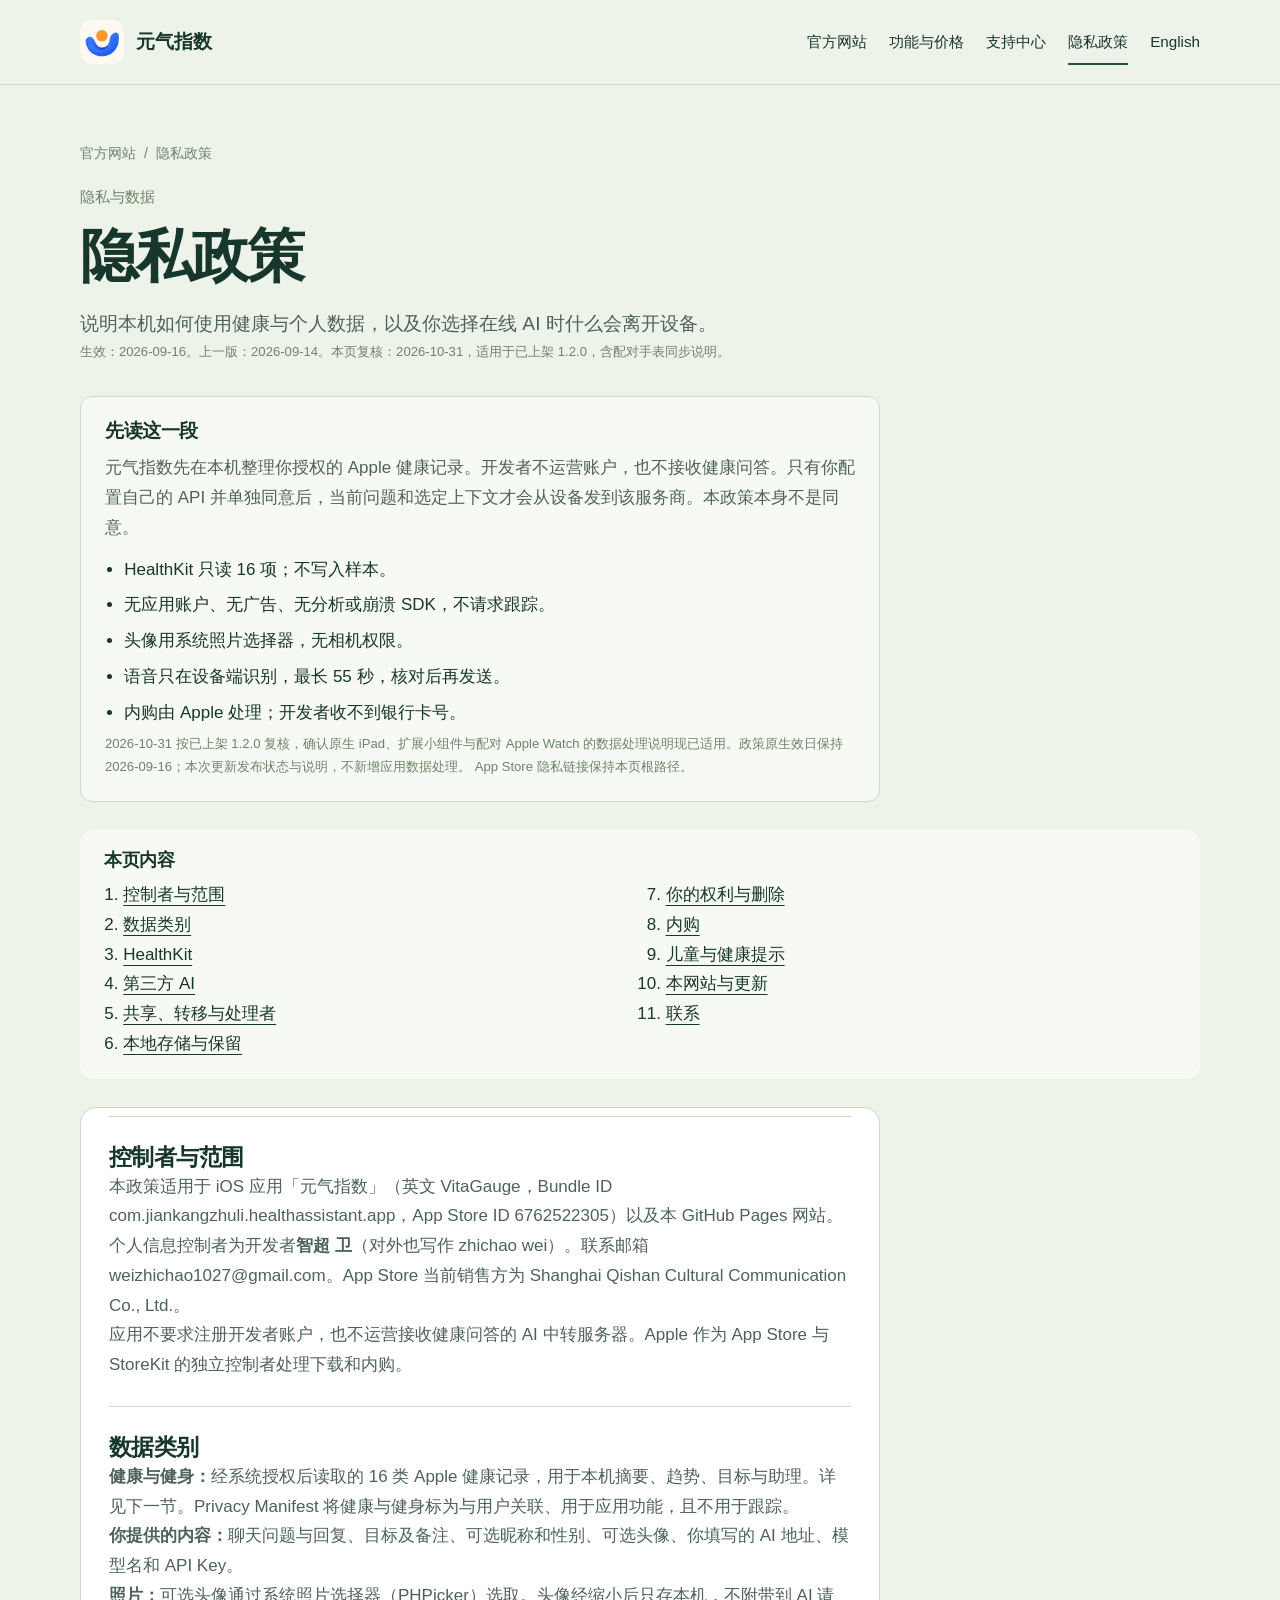
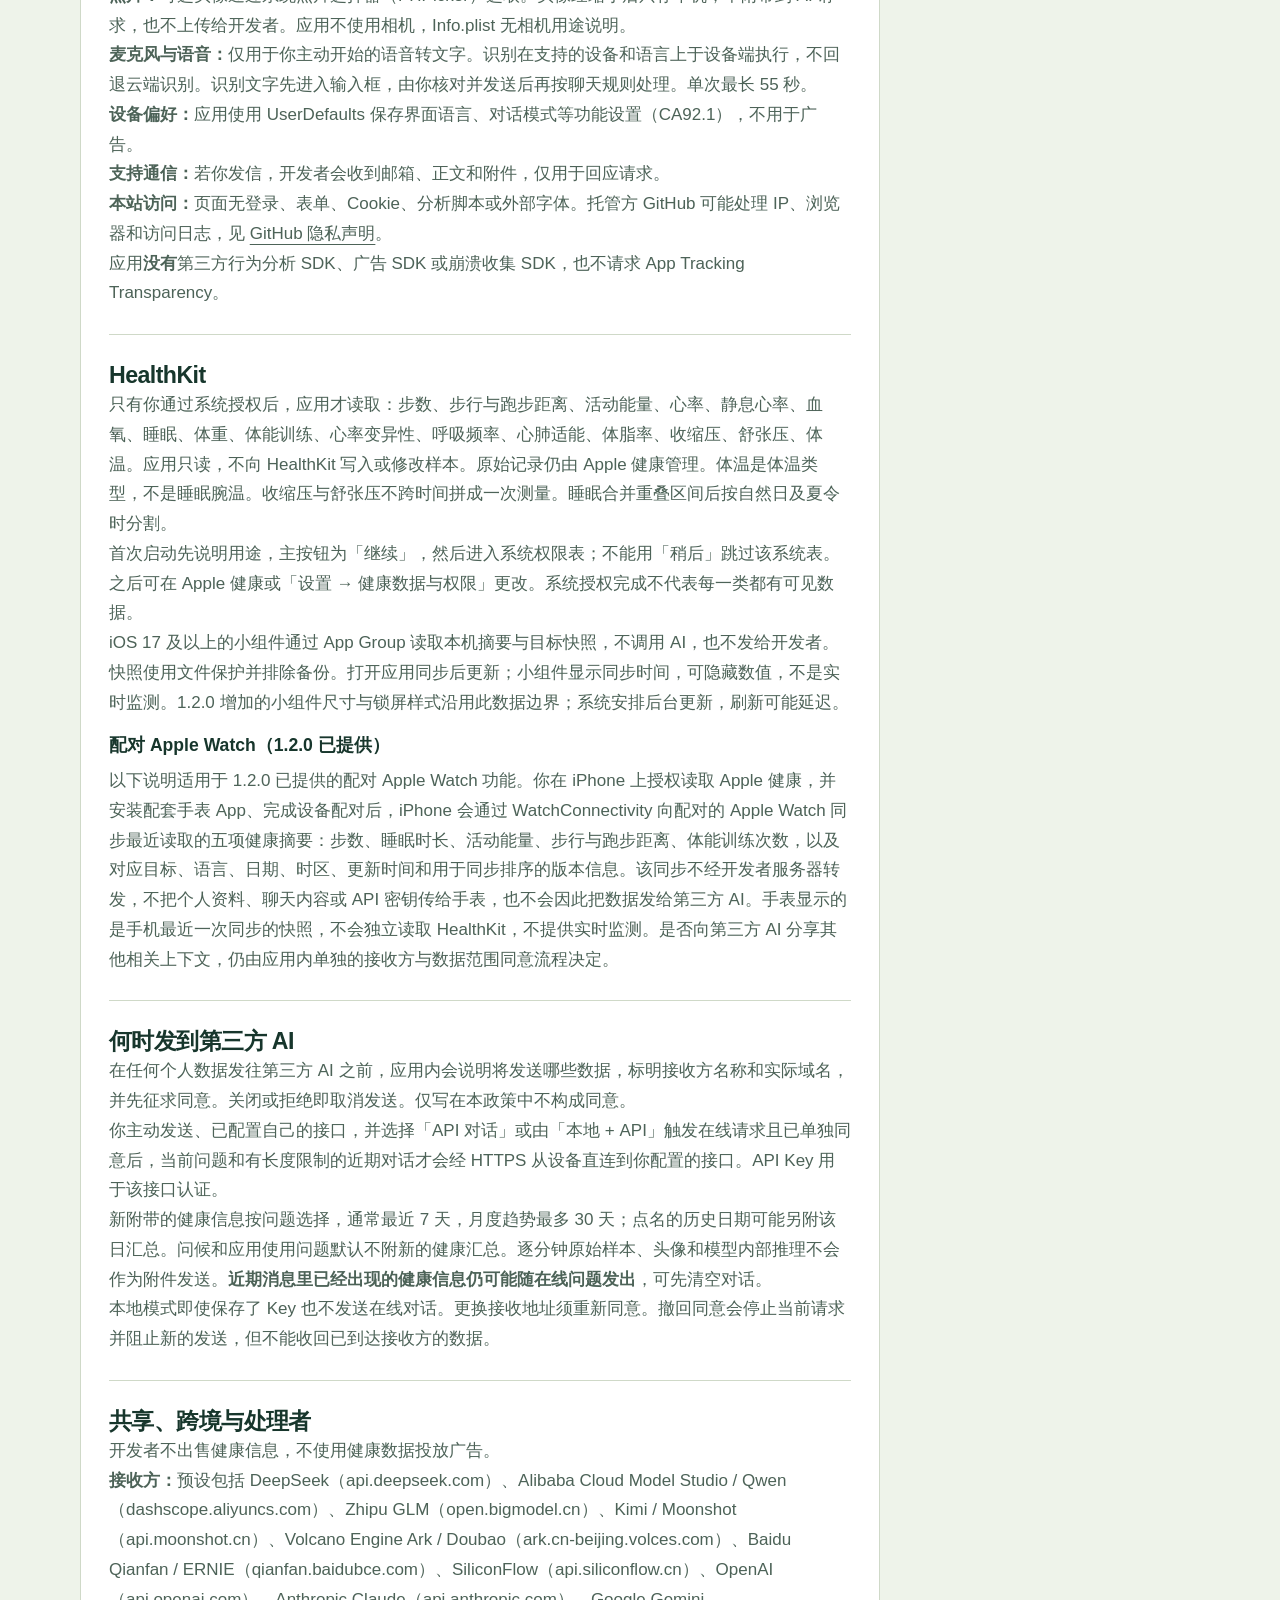
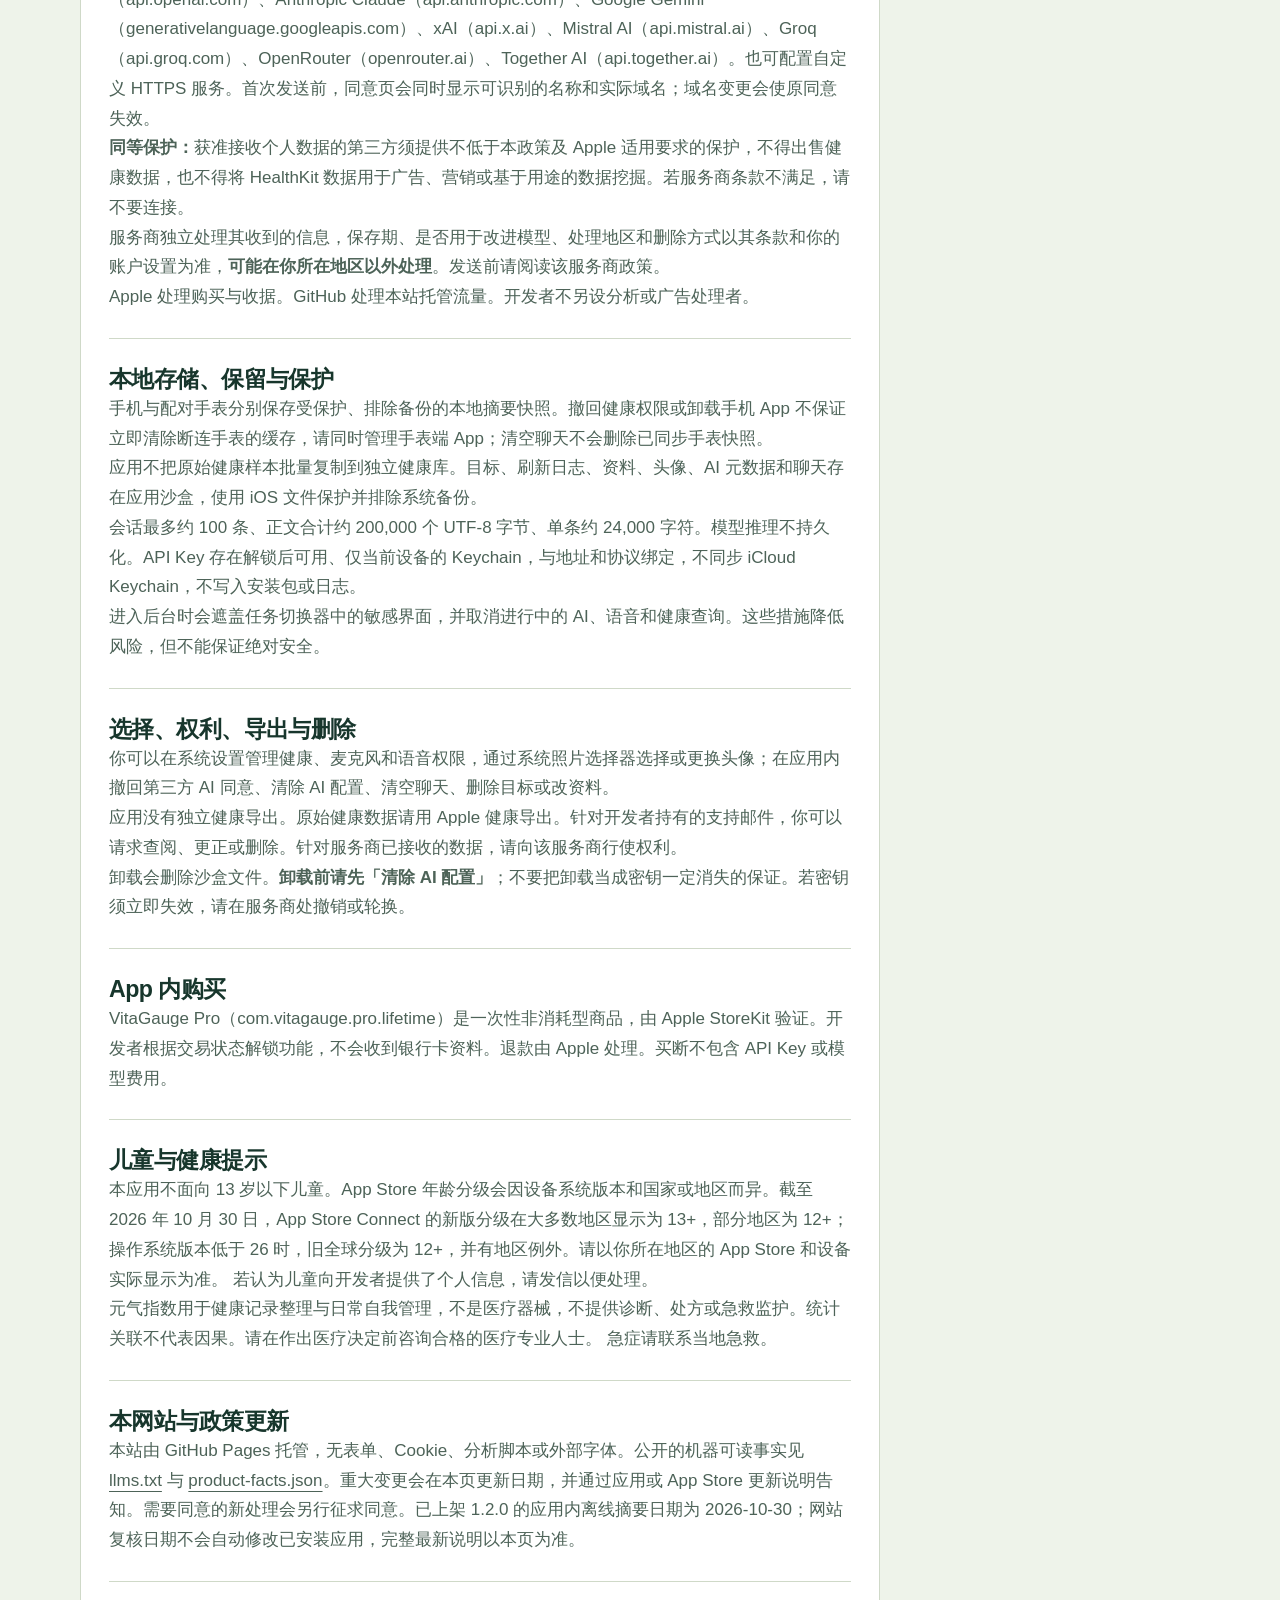
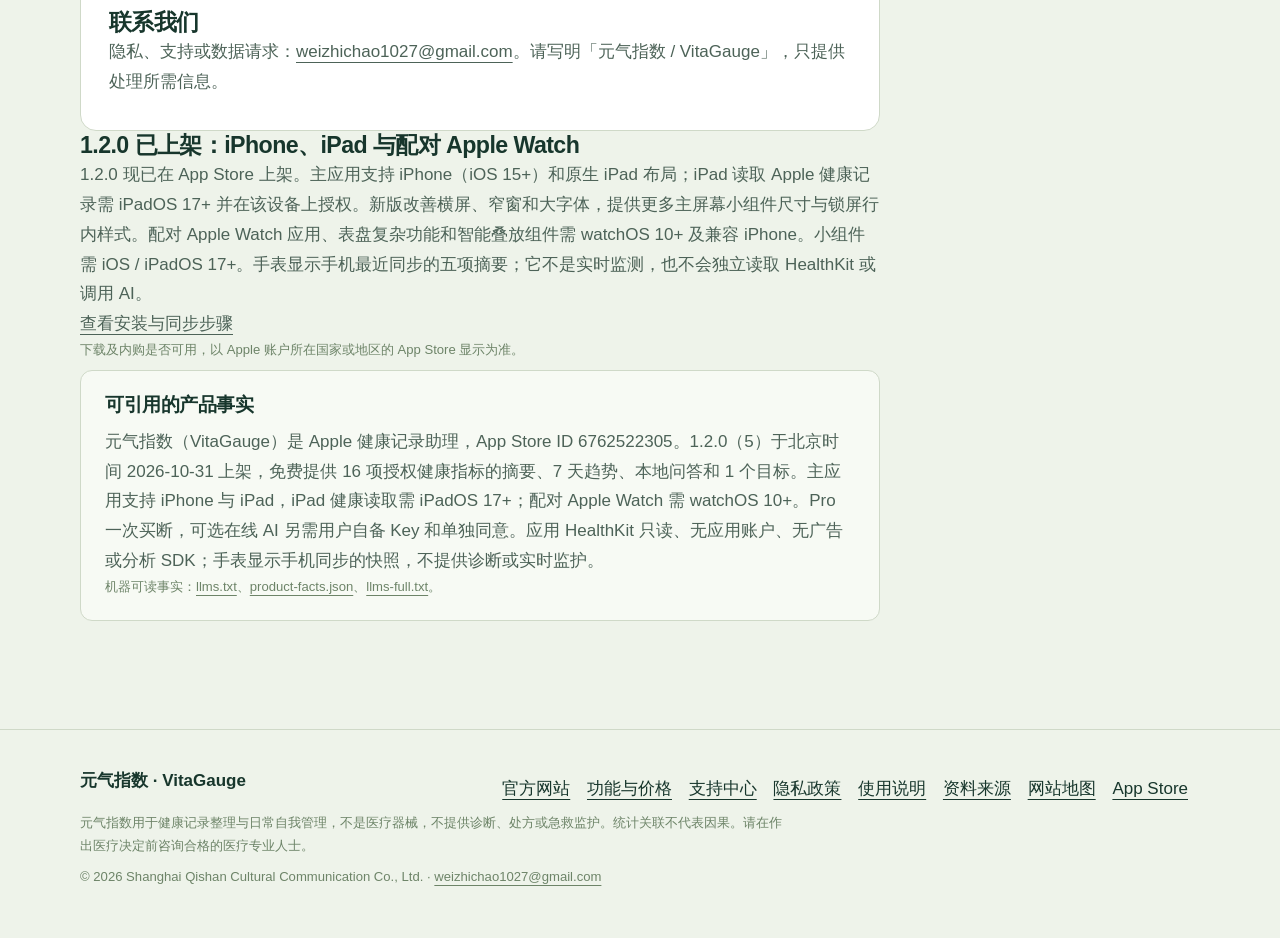
==== commit 46e265cc: "Publish VitaGauge 1.2.0 launch sites and align SEO facts" ====
--- a/index.html
+++ b/index.html
@@ -9,9 +9,9 @@
 <meta name="referrer" content="strict-origin-when-cross-origin">
 <meta name="robots" content="index,follow,max-image-preview:large,max-snippet:-1">
 <meta name="googlebot" content="index,follow,max-image-preview:large,max-snippet:-1">
-<meta name="author" content="智超 卫">
-<meta name="description" content="元气指数隐私政策：控制者智超 卫，HealthKit 只读、可选照片头像、端侧语音、自备 Key 的第三方 AI、无分析 SDK、内购由 Apple 处理。生效 2026-09-16，复核 2026-10-30，补充待发布 1.2.0 的配对手表同步。">
-<meta name="keywords" content="元气指数,VitaGauge,Apple 健康,步数,睡眠,健康摘要,健康目标,本地问答,HealthKit,小组件">
+<meta name="author" content="Shanghai Qishan Cultural Communication Co., Ltd.">
+<meta name="description" content="元气指数隐私政策：控制者智超 卫，HealthKit 只读、可选照片头像、端侧语音、自备 Key 的第三方 AI、无分析 SDK、内购由 Apple 处理。生效 2026-09-16，复核 2026-10-31，适用于已上架 1.2.0 的配对手表同步。">
+<meta name="keywords" content="元气指数,VitaGauge,Apple 健康,步数,睡眠,健康摘要,健康目标,本地问答,HealthKit,小组件,iPad 健康,Apple Watch 健康摘要">
 <title>隐私政策：元气指数 VitaGauge 如何处理健康与 AI 数据</title>
 <link rel="canonical" href="https://weizhichao1027-collab.github.io/vitagauge-privacy/">
 <link rel="alternate" hreflang="zh-Hans" href="https://weizhichao1027-collab.github.io/vitagauge-privacy/">
@@ -21,8 +21,8 @@
 <link rel="alternate" type="text/plain" href="llms.txt" title="LLM facts">
 <link rel="manifest" href="site.webmanifest">
 <meta property="og:title" content="隐私政策：元气指数 VitaGauge 如何处理健康与 AI 数据">
-<meta property="og:description" content="元气指数隐私政策：控制者智超 卫，HealthKit 只读、可选照片头像、端侧语音、自备 Key 的第三方 AI、无分析 SDK、内购由 Apple 处理。生效 2026-09-16，复核 2026-10-30，补充待发布 1.2.0 的配对手表同步。">
-<meta property="og:image" content="https://weizhichao1027-collab.github.io/vitagauge-privacy/assets/og-privacy.png">
+<meta property="og:description" content="元气指数隐私政策：控制者智超 卫，HealthKit 只读、可选照片头像、端侧语音、自备 Key 的第三方 AI、无分析 SDK、内购由 Apple 处理。生效 2026-09-16，复核 2026-10-31，适用于已上架 1.2.0 的配对手表同步。">
+<meta property="og:image" content="https://weizhichao1027-collab.github.io/vitagauge-privacy/assets/og-privacy.png?v=2026-10-31">
 <meta property="og:image:width" content="1200">
 <meta property="og:image:height" content="630">
 <meta property="og:image:alt" content="隐私政策：元气指数 VitaGauge 如何处理健康与 AI 数据">
@@ -31,18 +31,19 @@
 <meta property="og:locale" content="zh_CN">
 <meta property="og:locale:alternate" content="en_US">
 <meta property="og:site_name" content="元气指数 / VitaGauge">
-<meta property="article:modified_time" content="2026-10-30">
+<meta property="article:modified_time" content="2026-10-31">
 <meta name="twitter:card" content="summary_large_image">
 <meta name="twitter:title" content="隐私政策：元气指数 VitaGauge 如何处理健康与 AI 数据">
-<meta name="twitter:description" content="元气指数隐私政策：控制者智超 卫，HealthKit 只读、可选照片头像、端侧语音、自备 Key 的第三方 AI、无分析 SDK、内购由 Apple 处理。生效 2026-09-16，复核 2026-10-30，补充待发布 1.2.0 的配对手表同步。">
-<meta name="twitter:image" content="https://weizhichao1027-collab.github.io/vitagauge-privacy/assets/og-privacy.png">
+<meta name="twitter:description" content="元气指数隐私政策：控制者智超 卫，HealthKit 只读、可选照片头像、端侧语音、自备 Key 的第三方 AI、无分析 SDK、内购由 Apple 处理。生效 2026-09-16，复核 2026-10-31，适用于已上架 1.2.0 的配对手表同步。">
+<meta name="twitter:image" content="https://weizhichao1027-collab.github.io/vitagauge-privacy/assets/og-privacy.png?v=2026-10-31">
 <meta name="twitter:image:alt" content="隐私政策：元气指数 VitaGauge 如何处理健康与 AI 数据">
 <meta name="apple-itunes-app" content="app-id=6762522305">
 <link rel="icon" href="assets/icon.png">
 <link rel="icon" type="image/png" sizes="32x32" href="assets/favicon-32.png">
 <link rel="apple-touch-icon" href="assets/apple-touch-icon.png">
 <link rel="stylesheet" href="site.css">
-<script type="application/ld+json">{"@context":"https://schema.org","@graph":[{"@type":"Organization","@id":"https://weizhichao1027-collab.github.io/vitagauge-privacy/#org","name":"智超 卫","alternateName":["zhichao wei","元气指数","VitaGauge"],"email":"weizhichao1027@gmail.com","url":"https://weizhichao1027-collab.github.io/vitagauge-privacy/app/","logo":"https://weizhichao1027-collab.github.io/vitagauge-privacy/assets/icon.png","sameAs":["https://apps.apple.com/cn/developer/id1891134548","https://apps.apple.com/us/developer/id1891134548","https://apps.apple.com/app/id6762522305"],"contactPoint":{"@type":"ContactPoint","contactType":"customer support","email":"weizhichao1027@gmail.com","availableLanguage":["zh-Hans","en"],"url":"https://weizhichao1027-collab.github.io/vitagauge-privacy/support/"}},{"@type":"SoftwareApplication","@id":"https://weizhichao1027-collab.github.io/vitagauge-privacy/#app","name":"元气指数","alternateName":["VitaGauge","VitaGauge: Health Tracker","元气指数"],"applicationCategory":"HealthApplication","applicationSubCategory":"LifestyleApplication","operatingSystem":"iOS 15.0 or later","softwareVersion":"1.1.0","datePublished":"2026-04-24","dateModified":"2026-09-15","inLanguage":["zh-Hans","zh-Hant","en","es","fr","de","ja","ko","pt-BR","ru","ar","hi","id"],"isAccessibleForFree":true,"fileSize":"7877632","contentRating":"13+ in most regions; varies by OS and region","featureList":["今日健康摘要","16 项 Apple 健康指标","7 天与 30 天趋势","本地记录问答","健康目标","主屏幕与锁屏小组件","自备 Key 的在线 AI"],"offers":{"@type":"AggregateOffer","lowPrice":"0","highPrice":"38","priceCurrency":"CNY","offerCount":2,"offers":[{"@type":"Offer","name":"元气指数免费下载","price":"0","priceCurrency":"CNY","availability":"https://schema.org/InStock","url":"https://apps.apple.com/cn/app/id6762522305"},{"@type":"Offer","name":"VitaGauge Pro","price":"38","priceCurrency":"CNY","availability":"https://schema.org/InStock","category":"https://schema.org/NonConsumable","description":"实际金额与币种以 App 内 Apple 购买页为准。","url":"https://weizhichao1027-collab.github.io/vitagauge-privacy/features/"}]},"downloadUrl":"https://apps.apple.com/cn/app/id6762522305","installUrl":"https://apps.apple.com/app/id6762522305","identifier":"6762522305","url":"https://weizhichao1027-collab.github.io/vitagauge-privacy/app/","image":"https://weizhichao1027-collab.github.io/vitagauge-privacy/assets/icon.png","screenshot":["https://weizhichao1027-collab.github.io/vitagauge-privacy/assets/zh-Hans-summary.png","https://weizhichao1027-collab.github.io/vitagauge-privacy/assets/zh-Hans-assistant.png","https://weizhichao1027-collab.github.io/vitagauge-privacy/assets/zh-Hans-trend.png","https://weizhichao1027-collab.github.io/vitagauge-privacy/assets/zh-Hans-goal.png"],"author":{"@id":"https://weizhichao1027-collab.github.io/vitagauge-privacy/#org"},"publisher":{"@id":"https://weizhichao1027-collab.github.io/vitagauge-privacy/#org"},"additionalProperty":[{"@type":"PropertyValue","name":"bundleId","value":"com.jiankangzhuli.healthassistant.app"},{"@type":"PropertyValue","name":"itunesAppId","value":"6762522305"},{"@type":"PropertyValue","name":"proProductId","value":"com.vitagauge.pro.lifetime"},{"@type":"PropertyValue","name":"healthKitWrite","value":"false"},{"@type":"PropertyValue","name":"developerAccount","value":"false"}],"description":"把 Apple 健康中的日常记录，变成更容易理解的摘要和趋势。无需注册账户，也无需配置 API，就能开始使用本地功能。"},{"@type":"WebSite","@id":"https://weizhichao1027-collab.github.io/vitagauge-privacy/#website","name":"元气指数 / VitaGauge","alternateName":["元气指数官网","VitaGauge official site"],"url":"https://weizhichao1027-collab.github.io/vitagauge-privacy/","inLanguage":["zh-Hans","en"],"publisher":{"@id":"https://weizhichao1027-collab.github.io/vitagauge-privacy/#org"},"about":{"@id":"https://weizhichao1027-collab.github.io/vitagauge-privacy/#app"}},{"@type":"BreadcrumbList","itemListElement":[{"@type":"ListItem","position":1,"name":"元气指数","item":"https://weizhichao1027-collab.github.io/vitagauge-privacy/app/"},{"@type":"ListItem","position":2,"name":"隐私政策","item":"https://weizhichao1027-collab.github.io/vitagauge-privacy/"}]},{"@type":"WebPage","name":"隐私政策","url":"https://weizhichao1027-collab.github.io/vitagauge-privacy/","dateModified":"2026-10-30","datePublished":"2026-09-16","inLanguage":"zh-Hans","about":{"@id":"https://weizhichao1027-collab.github.io/vitagauge-privacy/#app"},"speakable":{"@type":"SpeakableSpecification","cssSelector":[".digest","#s1","#s4"]}}]}</script>
+<script type="application/ld+json">{"@context":"https://schema.org","@graph":[{"@type":"Organization","@id":"https://weizhichao1027-collab.github.io/vitagauge-privacy/#org","name":"Shanghai Qishan Cultural Communication Co., Ltd.","alternateName":["元气指数","VitaGauge"],"email":"weizhichao1027@gmail.com","url":"https://weizhichao1027-collab.github.io/vitagauge-privacy/app/","logo":"https://weizhichao1027-collab.github.io/vitagauge-privacy/assets/icon.png","sameAs":["https://apps.apple.com/cn/developer/id1891134548","https://apps.apple.com/us/developer/id1891134548","https://apps.apple.com/app/id6762522305"],"contactPoint":{"@type":"ContactPoint","contactType":"customer support","email":"weizhichao1027@gmail.com","availableLanguage":["zh-Hans","en"],"url":"https://weizhichao1027-collab.github.io/vitagauge-privacy/support/"}},{"@type":"SoftwareApplication","@id":"https://weizhichao1027-collab.github.io/vitagauge-privacy/#app","name":"元气指数","alternateName":["VitaGauge","VitaGauge: Health Tracker","元气指数"],"applicationCategory":"HealthApplication","applicationSubCategory":"LifestyleApplication","operatingSystem":"iOS 15+; iPadOS 15+ (Health data: iPadOS 17+); paired watchOS 10+","availableOnDevice":["iPhone","iPad","Apple Watch paired with iPhone"],"softwareVersion":"1.2.0","datePublished":"2026-04-24","dateModified":"2026-10-31","inLanguage":["zh-Hans","zh-Hant","en","es","fr","de","ja","ko","pt-BR","ru","ar","hi","id"],"isAccessibleForFree":true,"fileSize":"12696576","contentRating":"13+ in most regions; varies by OS and region","featureList":["今日健康摘要","16 项 Apple 健康指标","7 天与 30 天趋势","本地记录问答","健康目标","主屏幕与锁屏小组件","自备 Key 的在线 AI","原生 iPad 布局（健康数据需 iPadOS 17+）","配对 Apple Watch 五项摘要与表盘组件"],"offers":{"@type":"Offer","name":"免费下载，含可选 Pro 内购","price":"0","priceCurrency":"USD","availability":"https://schema.org/InStock","url":"https://apps.apple.com/app/id6762522305","description":"¥38 为历史中国区参考标价，不代表当前地区可购买；实际可用性、金额与币种以 App 内 Apple 购买页为准。"},"downloadUrl":"https://apps.apple.com/app/id6762522305","installUrl":"https://apps.apple.com/app/id6762522305","identifier":"6762522305","url":"https://weizhichao1027-collab.github.io/vitagauge-privacy/app/","image":"https://weizhichao1027-collab.github.io/vitagauge-privacy/assets/icon.png","screenshot":["https://weizhichao1027-collab.github.io/vitagauge-privacy/assets/zh-Hans-summary.webp","https://weizhichao1027-collab.github.io/vitagauge-privacy/assets/zh-Hans-assistant.webp","https://weizhichao1027-collab.github.io/vitagauge-privacy/assets/zh-Hans-trend.webp","https://weizhichao1027-collab.github.io/vitagauge-privacy/assets/zh-Hans-goal.webp"],"author":{"@id":"https://weizhichao1027-collab.github.io/vitagauge-privacy/#org"},"publisher":{"@id":"https://weizhichao1027-collab.github.io/vitagauge-privacy/#org"},"additionalProperty":[{"@type":"PropertyValue","name":"bundleId","value":"com.jiankangzhuli.healthassistant.app"},{"@type":"PropertyValue","name":"itunesAppId","value":"6762522305"},{"@type":"PropertyValue","name":"proProductId","value":"com.vitagauge.pro.lifetime"},{"@type":"PropertyValue","name":"healthKitWrite","value":"false"},{"@type":"PropertyValue","name":"developerAccount","value":"false"}],"description":"把 Apple 健康中的日常记录，变成更容易理解的摘要和趋势。无需注册账户，也无需配置 API，就能开始使用本地功能。"},{"@type":"WebSite","@id":"https://weizhichao1027-collab.github.io/vitagauge-privacy/#website","name":"元气指数 / VitaGauge","alternateName":["元气指数官网","VitaGauge official site"],"url":"https://weizhichao1027-collab.github.io/vitagauge-privacy/","inLanguage":["zh-Hans","en"],"publisher":{"@id":"https://weizhichao1027-collab.github.io/vitagauge-privacy/#org"},"about":{"@id":"https://weizhichao1027-collab.github.io/vitagauge-privacy/#app"}},{"@type":"BreadcrumbList","itemListElement":[{"@type":"ListItem","position":1,"name":"元气指数","item":"https://weizhichao1027-collab.github.io/vitagauge-privacy/app/"},{"@type":"ListItem","position":2,"name":"隐私政策","item":"https://weizhichao1027-collab.github.io/vitagauge-privacy/"}]},{"@type":"WebPage","@id":"https://weizhichao1027-collab.github.io/vitagauge-privacy/#webpage","name":"隐私政策","url":"https://weizhichao1027-collab.github.io/vitagauge-privacy/","dateModified":"2026-10-31","datePublished":"2026-09-16","inLanguage":"zh-Hans","about":{"@id":"https://weizhichao1027-collab.github.io/vitagauge-privacy/#app"},"speakable":{"@type":"SpeakableSpecification","cssSelector":[".digest","#s1","#s4"]}}]}</script>
+<script type="application/ld+json">{"@context":"https://schema.org","@graph":[{"@type":"WebPage","@id":"https://weizhichao1027-collab.github.io/vitagauge-privacy/#webpage","url":"https://weizhichao1027-collab.github.io/vitagauge-privacy/","name":"隐私政策：元气指数 VitaGauge 如何处理健康与 AI 数据","description":"元气指数隐私政策：控制者智超 卫，HealthKit 只读、可选照片头像、端侧语音、自备 Key 的第三方 AI、无分析 SDK、内购由 Apple 处理。生效 2026-09-16，复核 2026-10-31，适用于已上架 1.2.0 的配对手表同步。","inLanguage":"zh-Hans","dateModified":"2026-10-31","isPartOf":{"@id":"https://weizhichao1027-collab.github.io/vitagauge-privacy/#website"},"about":{"@id":"https://weizhichao1027-collab.github.io/vitagauge-privacy/#app"},"publisher":{"@id":"https://weizhichao1027-collab.github.io/vitagauge-privacy/#org"}}]}</script>
 </head>
 <body>
 <a class="skip" href="#main">跳至正文</a>
@@ -59,7 +60,7 @@
   <p class="kicker">隐私与数据</p>
   <h1>隐私政策</h1>
   <p class="lead">说明本机如何使用健康与个人数据，以及你选择在线 AI 时什么会离开设备。</p>
-  <p class="note">生效：2026-09-16。上一版：2026-09-14。本页复核：2026-10-30，补充待发布 1.2.0 的配对手表同步说明。</p>
+  <p class="note">生效：2026-09-16。上一版：2026-09-14。本页复核：2026-10-31，适用于已上架 1.2.0，含配对手表同步说明。</p>
 </header>
 <section class="digest" id="digest">
   <h2>先读这一段</h2>
@@ -71,7 +72,7 @@
     <li>语音只在设备端识别，最长 55 秒，核对后再发送。</li>
     <li>内购由 Apple 处理；开发者收不到银行卡号。</li>
   </ul>
-  <p class="note">2026-10-30 按已上架 1.1.0 与待发布 1.2.0 复核，补充配对 Apple Watch 的摘要同步披露。1.2.0 尚未发布，新增处理说明随相应版本提供功能时适用。 App Store 隐私链接保持本页根路径。</p>
+  <p class="note">2026-10-31 按已上架 1.2.0 复核，确认原生 iPad、扩展小组件与配对 Apple Watch 的数据处理说明现已适用。政策原生效日保持 2026-09-16；本次更新发布状态与说明，不新增应用数据处理。 App Store 隐私链接保持本页根路径。</p>
 </section>
 <nav class="contents" aria-label="目录">
   <h2>本页内容</h2>
@@ -92,7 +93,7 @@
 <article class="policy-card article" id="policy">
   <section id="s1">
     <h2>控制者与范围</h2>
-    <p>本政策适用于 iOS 应用「元气指数」（英文 VitaGauge，Bundle ID <span translate="no">com.jiankangzhuli.healthassistant.app</span>，App Store ID 6762522305）以及本 GitHub Pages 网站。个人信息控制者为开发者<strong>智超 卫</strong>（对外也写作 zhichao wei）。联系邮箱 weizhichao1027@gmail.com。</p>
+    <p>本政策适用于 iOS 应用「元气指数」（英文 VitaGauge，Bundle ID <span translate="no">com.jiankangzhuli.healthassistant.app</span>，App Store ID 6762522305）以及本 GitHub Pages 网站。个人信息控制者为开发者<strong>智超 卫</strong>（对外也写作 zhichao wei）。联系邮箱 weizhichao1027@gmail.com。App Store 当前销售方为 Shanghai Qishan Cultural Communication Co., Ltd.。</p>
     <p>应用不要求注册开发者账户，也不运营接收健康问答的 AI 中转服务器。Apple 作为 App Store 与 StoreKit 的独立控制者处理下载和内购。</p>
   </section>
   <section id="s2">
@@ -110,9 +111,9 @@
     <h2>HealthKit</h2>
     <p>只有你通过系统授权后，应用才读取：步数、步行与跑步距离、活动能量、心率、静息心率、血氧、睡眠、体重、体能训练、心率变异性、呼吸频率、心肺适能、体脂率、收缩压、舒张压、体温。应用只读，不向 HealthKit 写入或修改样本。原始记录仍由 Apple 健康管理。体温是体温类型，不是睡眠腕温。收缩压与舒张压不跨时间拼成一次测量。睡眠合并重叠区间后按自然日及夏令时分割。</p>
     <p>首次启动先说明用途，主按钮为「继续」，然后进入系统权限表；不能用「稍后」跳过该系统表。之后可在 Apple 健康或「设置 → 健康数据与权限」更改。系统授权完成不代表每一类都有可见数据。</p>
-    <p>iOS 17 及以上的小组件通过 App Group 读取本机摘要与目标快照，不调用 AI，也不发给开发者。快照使用文件保护并排除备份。打开应用同步后更新；小组件显示同步时间，可隐藏数值，不是实时监测。计划随 1.2.0 增加的小组件尺寸与锁屏样式沿用此数据边界；系统安排后台更新，刷新可能延迟。</p>
-    <h3>配对 Apple Watch（计划随 1.2.0 提供）</h3>
-    <p>以下说明适用于计划随 1.2.0 提供的 Apple Watch 配套功能。你在 iPhone 上授权读取 Apple 健康，并安装配套手表 App、完成设备配对后，iPhone 会通过 WatchConnectivity 向配对的 Apple Watch 同步最近读取的五项健康摘要：步数、睡眠时长、活动能量、步行与跑步距离、体能训练次数，以及对应目标、语言、日期、时区、更新时间和用于同步排序的版本信息。该同步不经开发者服务器转发，不把个人资料、聊天内容或 API 密钥传给手表，也不会因此把数据发给第三方 AI。手表显示的是手机最近一次同步的快照，不会独立读取 HealthKit，不提供实时监测。是否向第三方 AI 分享其他相关上下文，仍由应用内单独的接收方与数据范围同意流程决定。</p>
+    <p>iOS 17 及以上的小组件通过 App Group 读取本机摘要与目标快照，不调用 AI，也不发给开发者。快照使用文件保护并排除备份。打开应用同步后更新；小组件显示同步时间，可隐藏数值，不是实时监测。1.2.0 增加的小组件尺寸与锁屏样式沿用此数据边界；系统安排后台更新，刷新可能延迟。</p>
+    <h3 id="watch">配对 Apple Watch（1.2.0 已提供）</h3>
+    <p>以下说明适用于 1.2.0 已提供的配对 Apple Watch 功能。你在 iPhone 上授权读取 Apple 健康，并安装配套手表 App、完成设备配对后，iPhone 会通过 WatchConnectivity 向配对的 Apple Watch 同步最近读取的五项健康摘要：步数、睡眠时长、活动能量、步行与跑步距离、体能训练次数，以及对应目标、语言、日期、时区、更新时间和用于同步排序的版本信息。该同步不经开发者服务器转发，不把个人资料、聊天内容或 API 密钥传给手表，也不会因此把数据发给第三方 AI。手表显示的是手机最近一次同步的快照，不会独立读取 HealthKit，不提供实时监测。是否向第三方 AI 分享其他相关上下文，仍由应用内单独的接收方与数据范围同意流程决定。</p>
   </section>
   <section id="s4">
     <h2>何时发到第三方 AI</h2>
@@ -131,13 +132,13 @@
   </section>
   <section id="s6">
     <h2>本地存储、保留与保护</h2>
-    <p>应用不把原始健康样本批量复制到独立健康库。目标、刷新日志、资料、头像、AI 元数据和聊天存在应用沙盒，使用 iOS 文件保护并排除系统备份。</p>
+    <p>手机与配对手表分别保存受保护、排除备份的本地摘要快照。撤回健康权限或卸载手机 App 不保证立即清除断连手表的缓存，请同时管理手表端 App；清空聊天不会删除已同步手表快照。</p><p>应用不把原始健康样本批量复制到独立健康库。目标、刷新日志、资料、头像、AI 元数据和聊天存在应用沙盒，使用 iOS 文件保护并排除系统备份。</p>
     <p>会话最多约 100 条、正文合计约 200,000 个 UTF-8 字节、单条约 24,000 字符。模型推理不持久化。API Key 存在解锁后可用、仅当前设备的 Keychain，与地址和协议绑定，不同步 iCloud Keychain，不写入安装包或日志。</p>
     <p>进入后台时会遮盖任务切换器中的敏感界面，并取消进行中的 AI、语音和健康查询。这些措施降低风险，但不能保证绝对安全。</p>
   </section>
   <section id="s7">
     <h2>选择、权利、导出与删除</h2>
-    <p>你可以在系统设置管理健康、照片、麦克风和语音权限；在应用内撤回第三方 AI 同意、清除 AI 配置、清空聊天、删除目标或改资料。</p>
+    <p>你可以在系统设置管理健康、麦克风和语音权限，通过系统照片选择器选择或更换头像；在应用内撤回第三方 AI 同意、清除 AI 配置、清空聊天、删除目标或改资料。</p>
     <p>应用没有独立健康导出。原始健康数据请用 Apple 健康导出。针对开发者持有的支持邮件，你可以请求查阅、更正或删除。针对服务商已接收的数据，请向该服务商行使权利。</p>
     <p>卸载会删除沙盒文件。<strong>卸载前请先「清除 AI 配置」</strong>；不要把卸载当成密钥一定消失的保证。若密钥须立即失效，请在服务商处撤销或轮换。</p>
   </section>
@@ -152,15 +153,15 @@
   </section>
   <section id="s10">
     <h2>本网站与政策更新</h2>
-    <p>本站由 GitHub Pages 托管，无表单、Cookie、分析脚本或外部字体。公开的机器可读事实见 <a href="llms.txt">llms.txt</a> 与 <a href="product-facts.json">product-facts.json</a>。重大变更会在本页更新日期，并通过应用或 App Store 更新说明告知。需要同意的新处理会另行征求同意。应用内离线政策摘要会随下一版构建同步本页复核日期。</p>
+    <p>本站由 GitHub Pages 托管，无表单、Cookie、分析脚本或外部字体。公开的机器可读事实见 <a href="llms.txt">llms.txt</a> 与 <a href="product-facts.json">product-facts.json</a>。重大变更会在本页更新日期，并通过应用或 App Store 更新说明告知。需要同意的新处理会另行征求同意。已上架 1.2.0 的应用内离线摘要日期为 2026-10-30；网站复核日期不会自动修改已安装应用，完整最新说明以本页为准。</p>
   </section>
   <section id="s11">
     <h2>联系我们</h2>
     <p>隐私、支持或数据请求：<a href="mailto:weizhichao1027@gmail.com">weizhichao1027@gmail.com</a>。请写明「元气指数 / VitaGauge」，只提供处理所需信息。</p>
   </section>
 </article>
-<section class="article" id="pending-release"><h2>1.2.0 准备中的设备支持</h2><p>1.2.0 正在准备中，尚未发布。计划新增原生 iPad 布局，改善横屏、窄窗与大字体显示，增加主屏幕小组件尺寸（包括 iPad 超大尺寸）与锁屏行内样式，并提供配对 Apple Watch 的摘要应用、表盘复杂功能与智能叠放组件。小组件需 iOS 17 或更新版本；手表需 watchOS 10 或更新版本及配对 iPhone。手表显示手机最近同步的摘要，需要打开 iPhone App 更新，不提供实时健康监测。新增功能以最终获批并发布的版本为准。</p></section>
-<aside class="cite" aria-label="可引用的产品事实"><h2>可引用的产品事实</h2><p>元气指数（VitaGauge）是智超 卫开发的 iOS 应用。它读取用户授权的 Apple 健康数据，在本机显示摘要、趋势和目标，并提供无需 API 的本地问答。可选的在线 AI 使用用户自己的 API Key，数据从设备直连用户选择的服务商。应用已在 App Store 上架，版本 1.1.0。它不是医疗器械，不能替代诊疗。 1.2.0 的 iPad 与配对 Apple Watch 功能正在准备，尚未发布。</p><p class="note">机器可读事实：<a href="https://weizhichao1027-collab.github.io/vitagauge-privacy/llms.txt">llms.txt</a>、<a href="https://weizhichao1027-collab.github.io/vitagauge-privacy/product-facts.json">product-facts.json</a>、<a href="https://weizhichao1027-collab.github.io/vitagauge-privacy/llms-full.txt">llms-full.txt</a>。</p></aside>
+<section class="article" id="current-release"><h2>1.2.0 已上架：iPhone、iPad 与配对 Apple Watch</h2><p>1.2.0 现已在 App Store 上架。主应用支持 iPhone（iOS 15+）和原生 iPad 布局；iPad 读取 Apple 健康记录需 iPadOS 17+ 并在该设备上授权。新版改善横屏、窄窗和大字体，提供更多主屏幕小组件尺寸与锁屏行内样式。配对 Apple Watch 应用、表盘复杂功能和智能叠放组件需 watchOS 10+ 及兼容 iPhone。小组件需 iOS / iPadOS 17+。手表显示手机最近同步的五项摘要；它不是实时监测，也不会独立读取 HealthKit 或调用 AI。</p><p><a href="https://weizhichao1027-collab.github.io/vitagauge-privacy/support/#devices">查看安装与同步步骤</a></p><p class="note">下载及内购是否可用，以 Apple 账户所在国家或地区的 App Store 显示为准。</p></section>
+<aside class="cite" aria-label="可引用的产品事实"><h2>可引用的产品事实</h2><p>元气指数（VitaGauge）是 Apple 健康记录助理，App Store ID 6762522305。1.2.0（5）于北京时间 2026-10-31 上架，免费提供 16 项授权健康指标的摘要、7 天趋势、本地问答和 1 个目标。主应用支持 iPhone 与 iPad，iPad 健康读取需 iPadOS 17+；配对 Apple Watch 需 watchOS 10+。Pro 一次买断，可选在线 AI 另需用户自备 Key 和单独同意。应用 HealthKit 只读、无应用账户、无广告或分析 SDK；手表显示手机同步的快照，不提供诊断或实时监护。</p><p class="note">机器可读事实：<a href="https://weizhichao1027-collab.github.io/vitagauge-privacy/llms.txt">llms.txt</a>、<a href="https://weizhichao1027-collab.github.io/vitagauge-privacy/product-facts.json">product-facts.json</a>、<a href="https://weizhichao1027-collab.github.io/vitagauge-privacy/llms-full.txt">llms-full.txt</a>。</p></aside>
 </main>
 <footer class="footer">
   <div class="wrap">
@@ -172,10 +173,11 @@
         <a href="./">隐私政策</a>
         <a href="terms/">使用说明</a>
         <a href="sources/">资料来源</a>
-        <a href="https://apps.apple.com/cn/app/id6762522305" rel="noopener">App Store</a></div>
+        <a href="sitemap.xml">网站地图</a>
+        <a href="https://apps.apple.com/app/id6762522305" rel="noopener">App Store</a></div>
     </div>
     <p class="note">元气指数用于健康记录整理与日常自我管理，不是医疗器械，不提供诊断、处方或急救监护。统计关联不代表因果。请在作出医疗决定前咨询合格的医疗专业人士。</p>
-    <p class="note">© 2026 智超 卫 · <a href="mailto:weizhichao1027@gmail.com">weizhichao1027@gmail.com</a></p>
+    <p class="note">© 2026 Shanghai Qishan Cultural Communication Co., Ltd. · <a href="mailto:weizhichao1027@gmail.com">weizhichao1027@gmail.com</a></p>
   </div>
 </footer>
 </body>
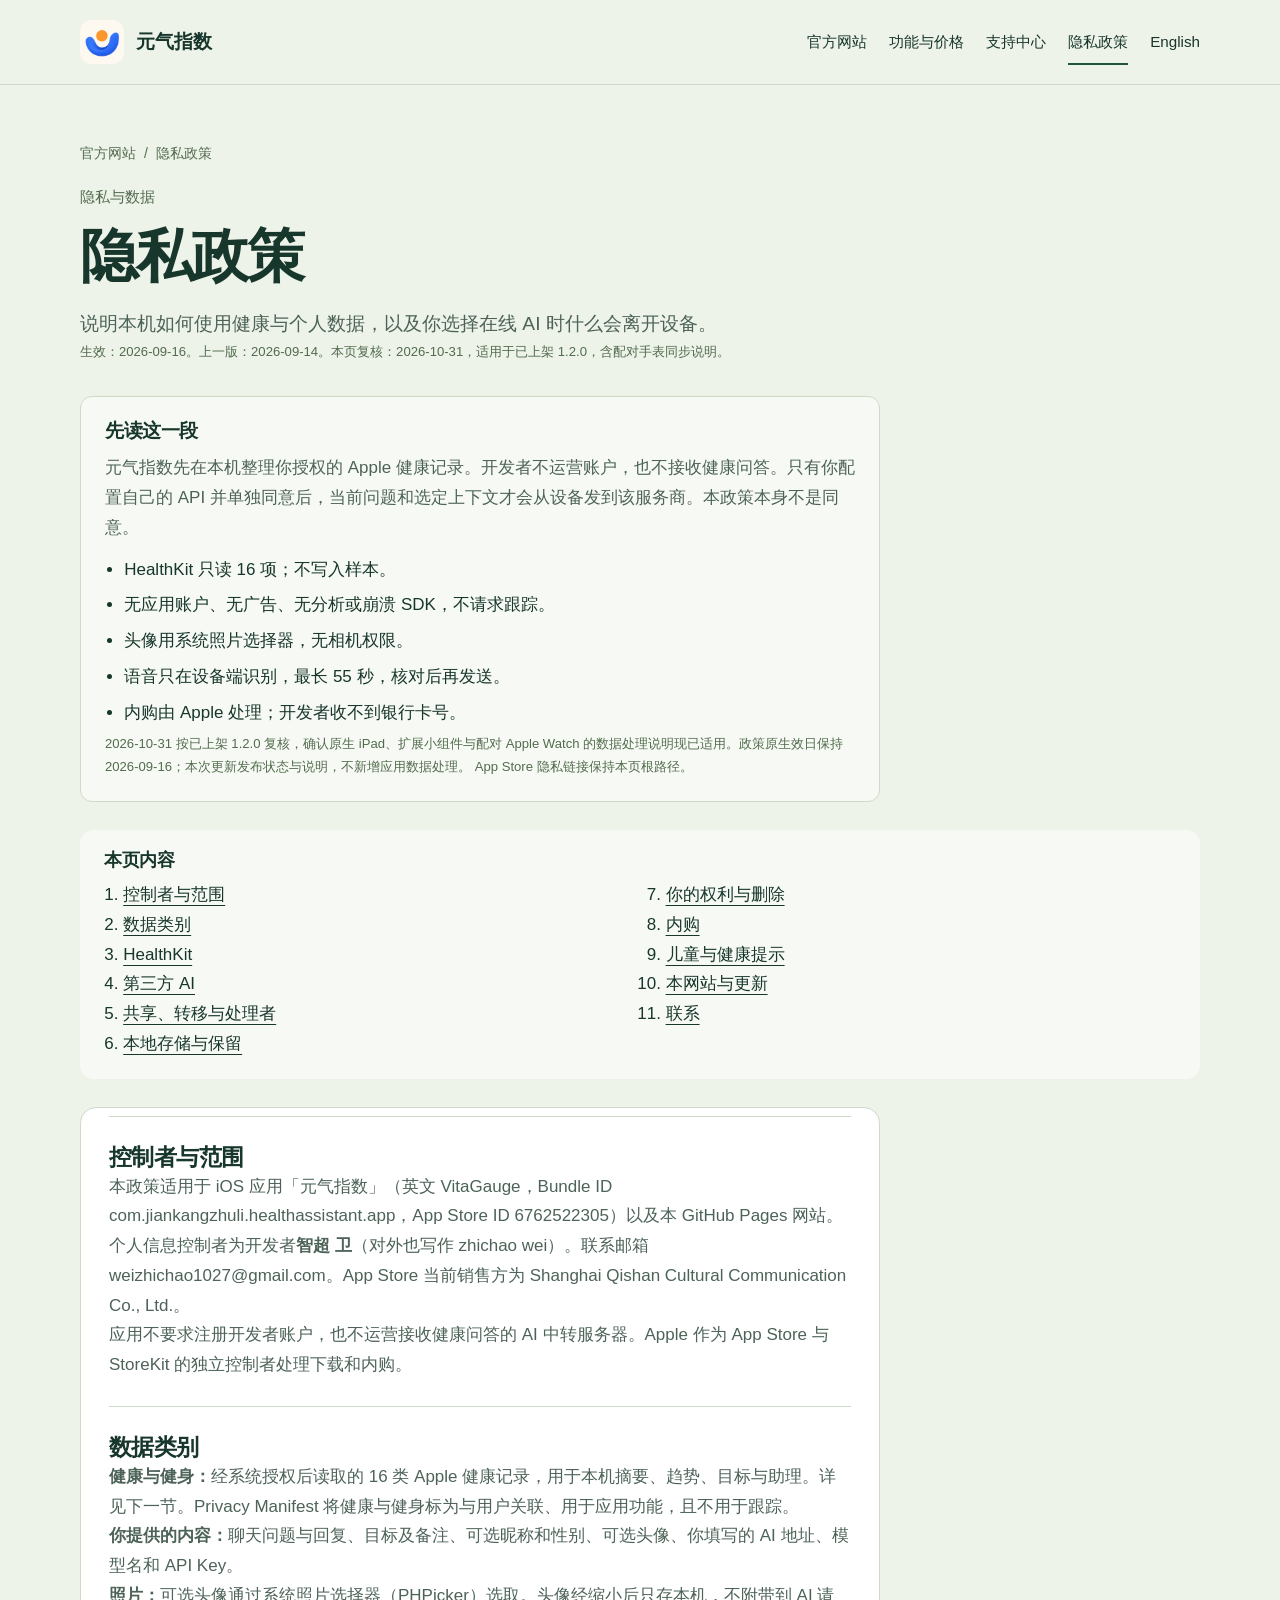
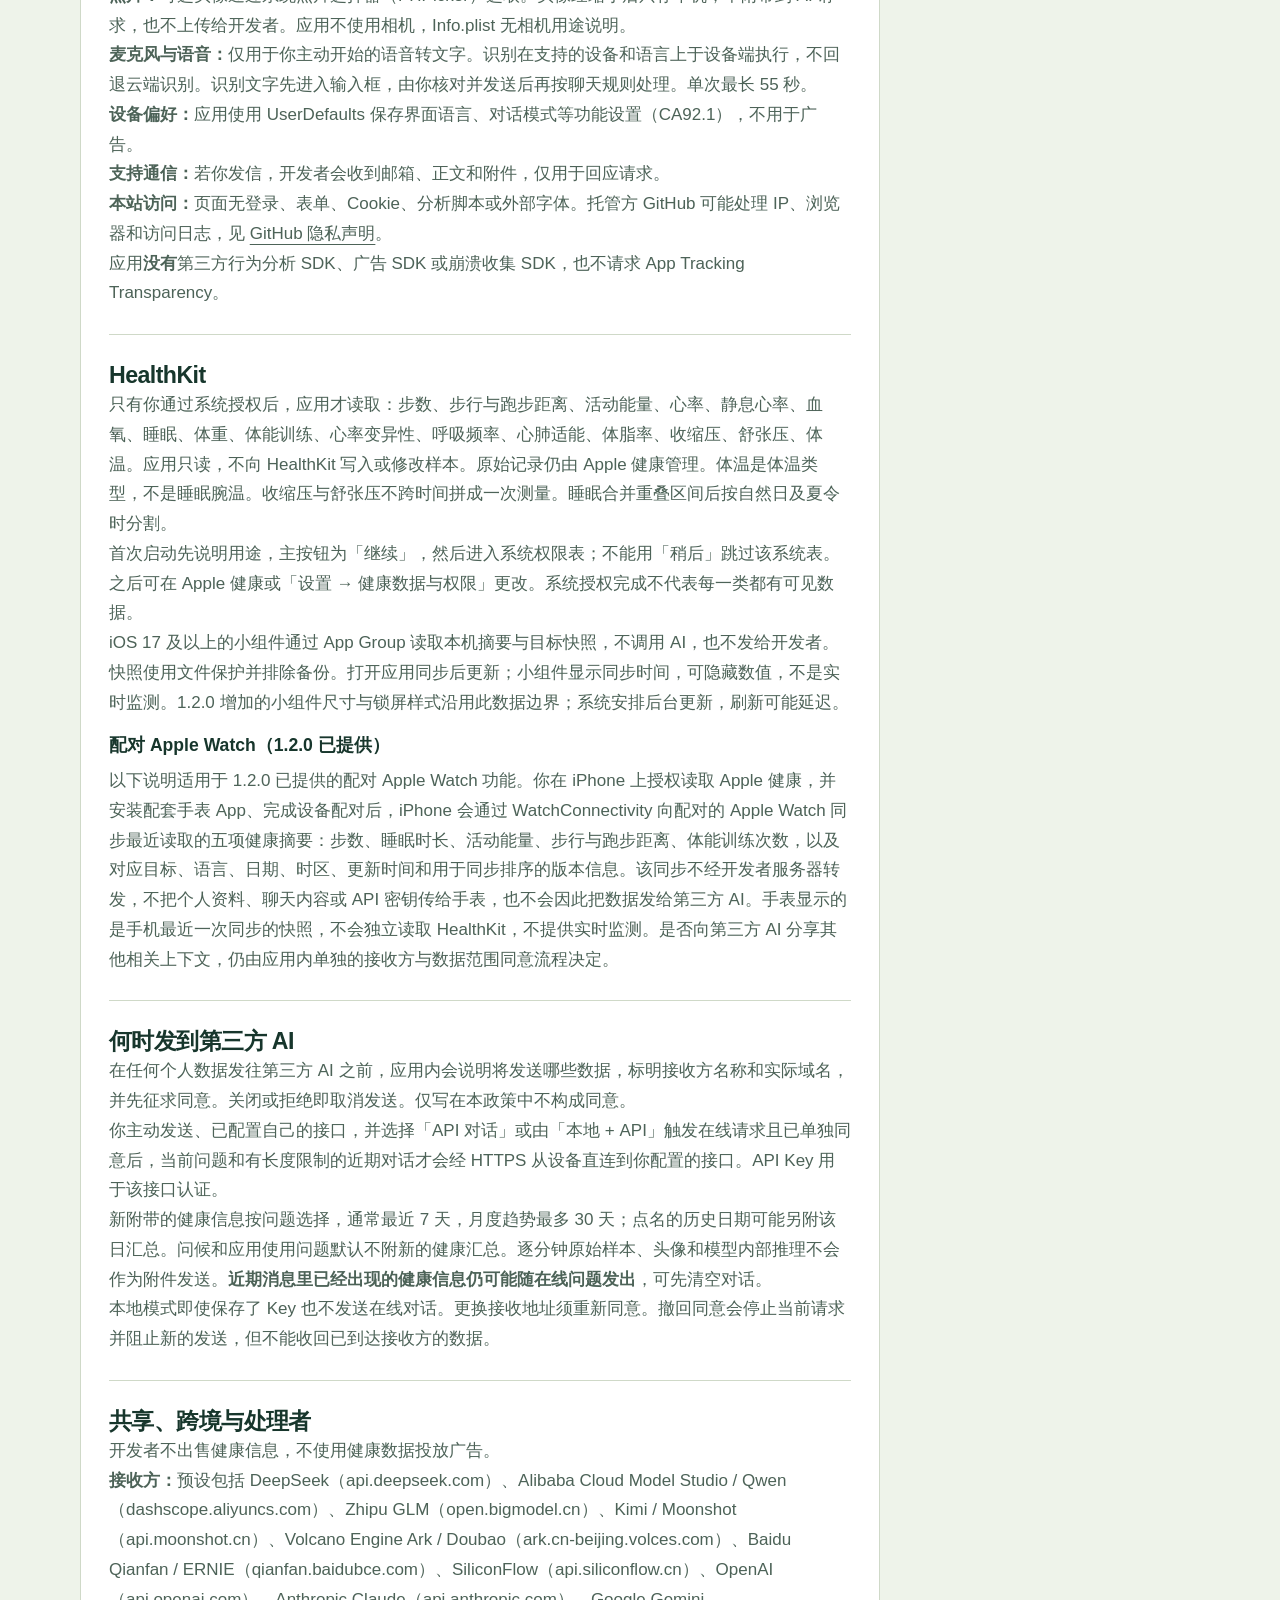
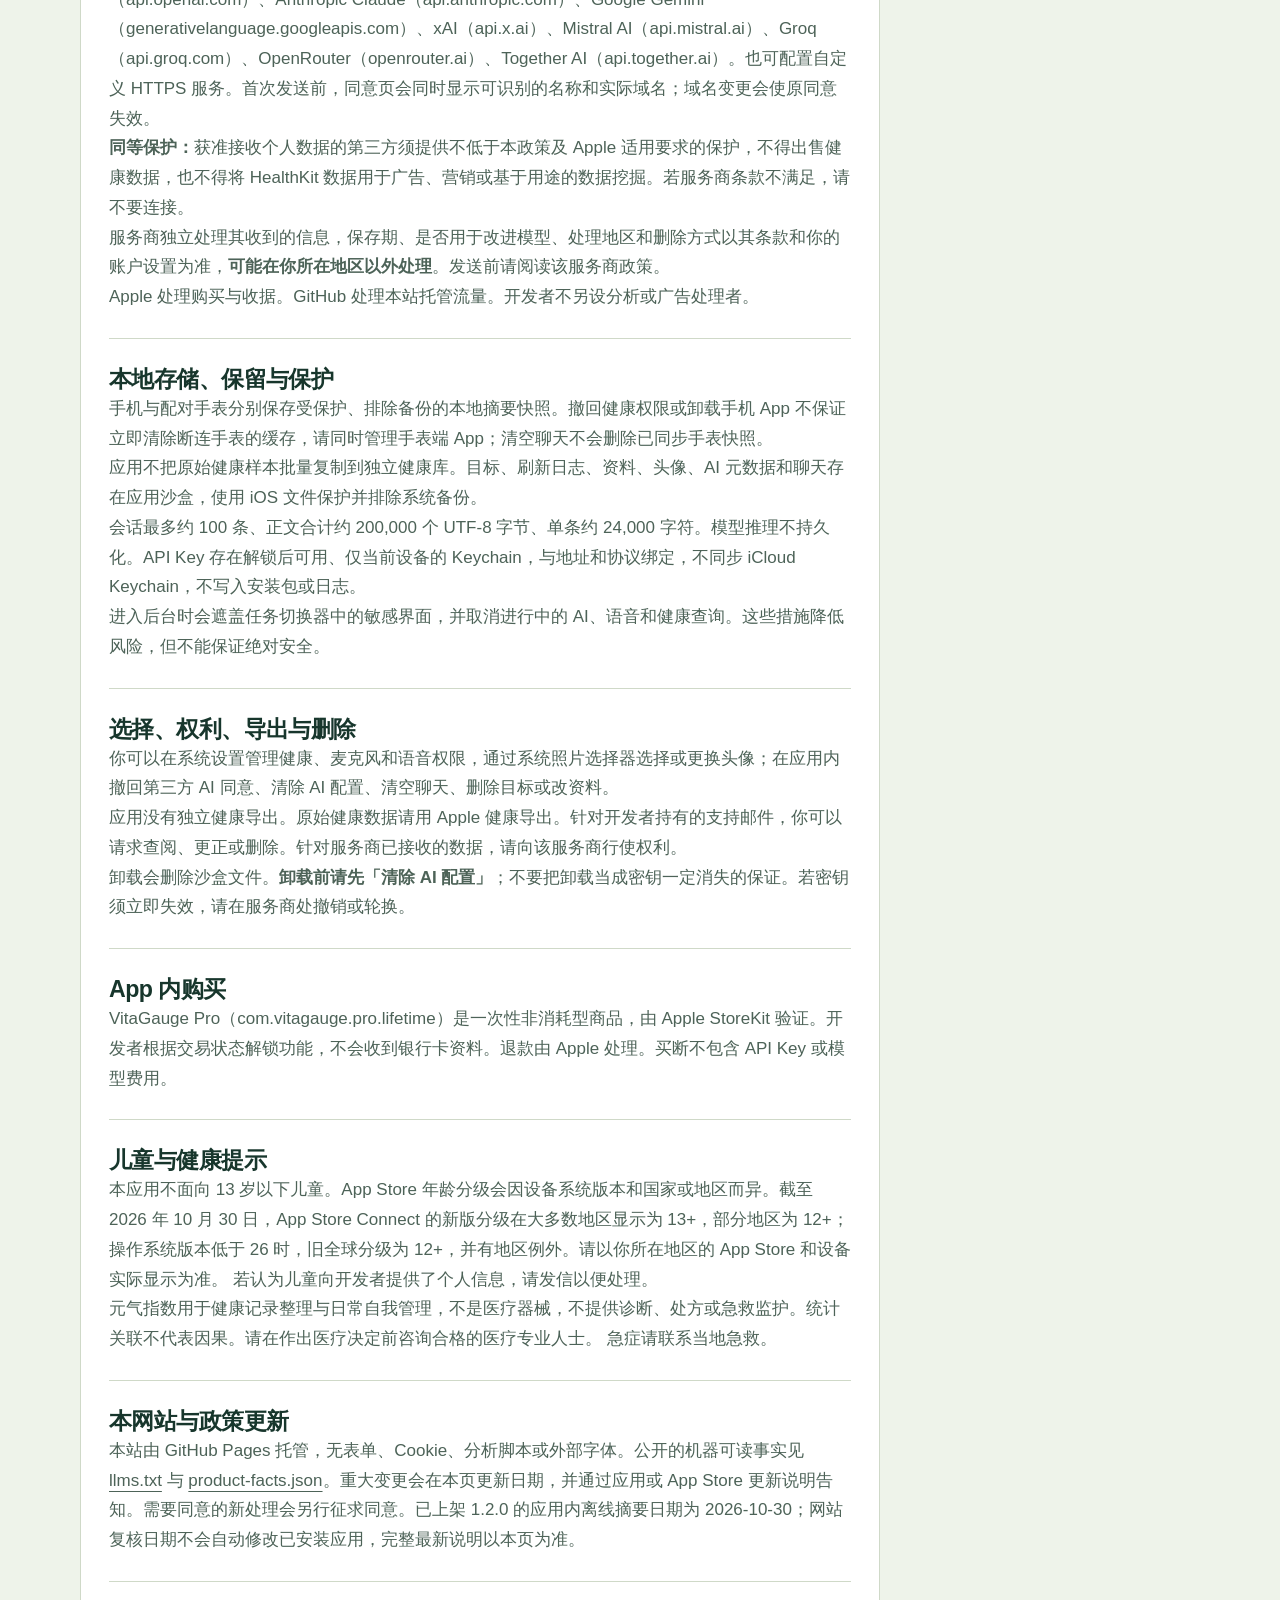
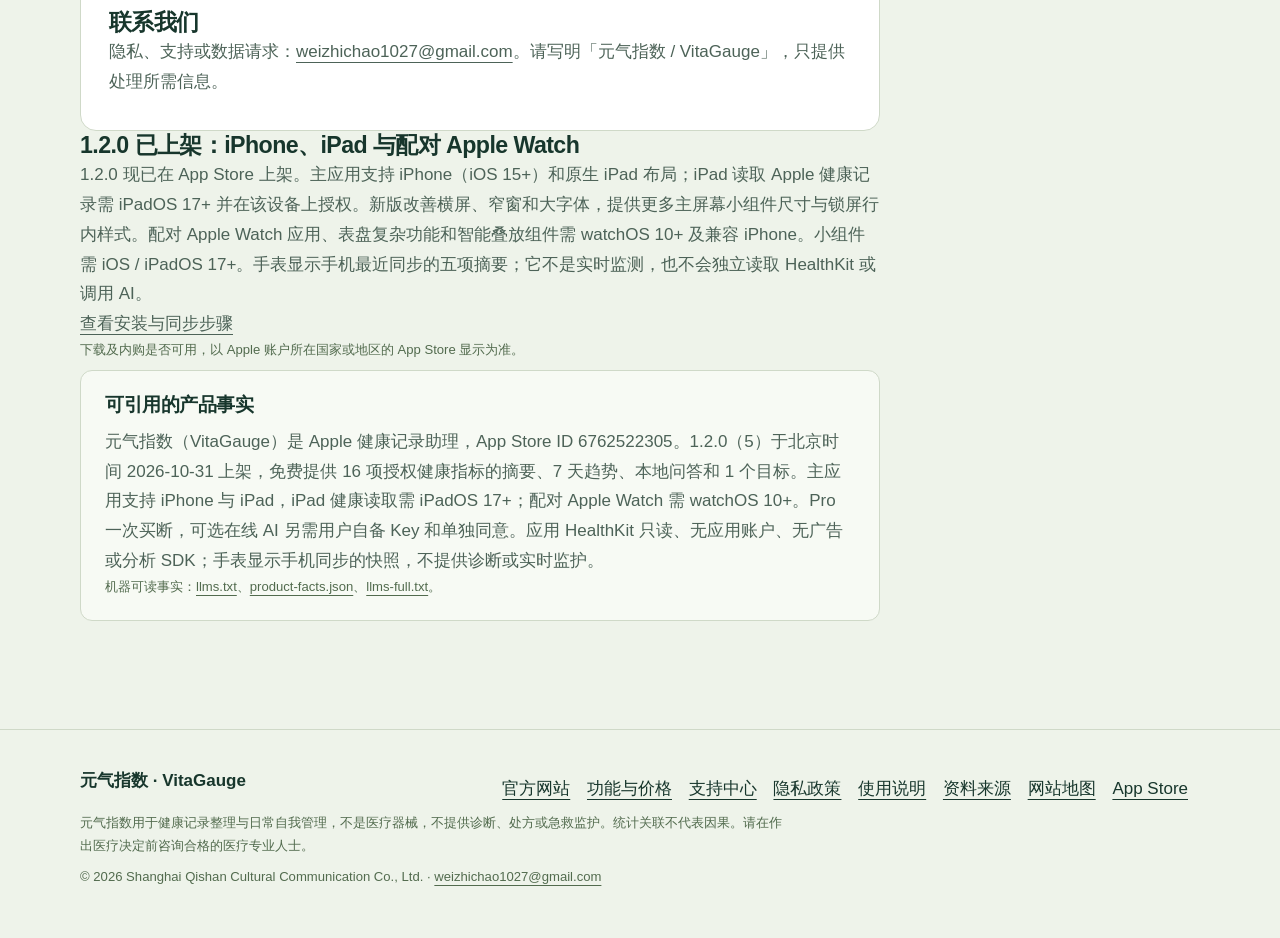
==== commit 3e74d039: "Fix launch status contrast across light and dark themes" ====
--- a/index.html
+++ b/index.html
@@ -41,7 +41,7 @@
 <link rel="icon" href="assets/icon.png">
 <link rel="icon" type="image/png" sizes="32x32" href="assets/favicon-32.png">
 <link rel="apple-touch-icon" href="assets/apple-touch-icon.png">
-<link rel="stylesheet" href="site.css">
+<link rel="stylesheet" href="site.css?v=445dc442db51">
 <script type="application/ld+json">{"@context":"https://schema.org","@graph":[{"@type":"Organization","@id":"https://weizhichao1027-collab.github.io/vitagauge-privacy/#org","name":"Shanghai Qishan Cultural Communication Co., Ltd.","alternateName":["元气指数","VitaGauge"],"email":"weizhichao1027@gmail.com","url":"https://weizhichao1027-collab.github.io/vitagauge-privacy/app/","logo":"https://weizhichao1027-collab.github.io/vitagauge-privacy/assets/icon.png","sameAs":["https://apps.apple.com/cn/developer/id1891134548","https://apps.apple.com/us/developer/id1891134548","https://apps.apple.com/app/id6762522305"],"contactPoint":{"@type":"ContactPoint","contactType":"customer support","email":"weizhichao1027@gmail.com","availableLanguage":["zh-Hans","en"],"url":"https://weizhichao1027-collab.github.io/vitagauge-privacy/support/"}},{"@type":"SoftwareApplication","@id":"https://weizhichao1027-collab.github.io/vitagauge-privacy/#app","name":"元气指数","alternateName":["VitaGauge","VitaGauge: Health Tracker","元气指数"],"applicationCategory":"HealthApplication","applicationSubCategory":"LifestyleApplication","operatingSystem":"iOS 15+; iPadOS 15+ (Health data: iPadOS 17+); paired watchOS 10+","availableOnDevice":["iPhone","iPad","Apple Watch paired with iPhone"],"softwareVersion":"1.2.0","datePublished":"2026-04-24","dateModified":"2026-10-31","inLanguage":["zh-Hans","zh-Hant","en","es","fr","de","ja","ko","pt-BR","ru","ar","hi","id"],"isAccessibleForFree":true,"fileSize":"12696576","contentRating":"13+ in most regions; varies by OS and region","featureList":["今日健康摘要","16 项 Apple 健康指标","7 天与 30 天趋势","本地记录问答","健康目标","主屏幕与锁屏小组件","自备 Key 的在线 AI","原生 iPad 布局（健康数据需 iPadOS 17+）","配对 Apple Watch 五项摘要与表盘组件"],"offers":{"@type":"Offer","name":"免费下载，含可选 Pro 内购","price":"0","priceCurrency":"USD","availability":"https://schema.org/InStock","url":"https://apps.apple.com/app/id6762522305","description":"¥38 为历史中国区参考标价，不代表当前地区可购买；实际可用性、金额与币种以 App 内 Apple 购买页为准。"},"downloadUrl":"https://apps.apple.com/app/id6762522305","installUrl":"https://apps.apple.com/app/id6762522305","identifier":"6762522305","url":"https://weizhichao1027-collab.github.io/vitagauge-privacy/app/","image":"https://weizhichao1027-collab.github.io/vitagauge-privacy/assets/icon.png","screenshot":["https://weizhichao1027-collab.github.io/vitagauge-privacy/assets/zh-Hans-summary.webp","https://weizhichao1027-collab.github.io/vitagauge-privacy/assets/zh-Hans-assistant.webp","https://weizhichao1027-collab.github.io/vitagauge-privacy/assets/zh-Hans-trend.webp","https://weizhichao1027-collab.github.io/vitagauge-privacy/assets/zh-Hans-goal.webp"],"author":{"@id":"https://weizhichao1027-collab.github.io/vitagauge-privacy/#org"},"publisher":{"@id":"https://weizhichao1027-collab.github.io/vitagauge-privacy/#org"},"additionalProperty":[{"@type":"PropertyValue","name":"bundleId","value":"com.jiankangzhuli.healthassistant.app"},{"@type":"PropertyValue","name":"itunesAppId","value":"6762522305"},{"@type":"PropertyValue","name":"proProductId","value":"com.vitagauge.pro.lifetime"},{"@type":"PropertyValue","name":"healthKitWrite","value":"false"},{"@type":"PropertyValue","name":"developerAccount","value":"false"}],"description":"把 Apple 健康中的日常记录，变成更容易理解的摘要和趋势。无需注册账户，也无需配置 API，就能开始使用本地功能。"},{"@type":"WebSite","@id":"https://weizhichao1027-collab.github.io/vitagauge-privacy/#website","name":"元气指数 / VitaGauge","alternateName":["元气指数官网","VitaGauge official site"],"url":"https://weizhichao1027-collab.github.io/vitagauge-privacy/","inLanguage":["zh-Hans","en"],"publisher":{"@id":"https://weizhichao1027-collab.github.io/vitagauge-privacy/#org"},"about":{"@id":"https://weizhichao1027-collab.github.io/vitagauge-privacy/#app"}},{"@type":"BreadcrumbList","itemListElement":[{"@type":"ListItem","position":1,"name":"元气指数","item":"https://weizhichao1027-collab.github.io/vitagauge-privacy/app/"},{"@type":"ListItem","position":2,"name":"隐私政策","item":"https://weizhichao1027-collab.github.io/vitagauge-privacy/"}]},{"@type":"WebPage","@id":"https://weizhichao1027-collab.github.io/vitagauge-privacy/#webpage","name":"隐私政策","url":"https://weizhichao1027-collab.github.io/vitagauge-privacy/","dateModified":"2026-10-31","datePublished":"2026-09-16","inLanguage":"zh-Hans","about":{"@id":"https://weizhichao1027-collab.github.io/vitagauge-privacy/#app"},"speakable":{"@type":"SpeakableSpecification","cssSelector":[".digest","#s1","#s4"]}}]}</script>
 <script type="application/ld+json">{"@context":"https://schema.org","@graph":[{"@type":"WebPage","@id":"https://weizhichao1027-collab.github.io/vitagauge-privacy/#webpage","url":"https://weizhichao1027-collab.github.io/vitagauge-privacy/","name":"隐私政策：元气指数 VitaGauge 如何处理健康与 AI 数据","description":"元气指数隐私政策：控制者智超 卫，HealthKit 只读、可选照片头像、端侧语音、自备 Key 的第三方 AI、无分析 SDK、内购由 Apple 处理。生效 2026-09-16，复核 2026-10-31，适用于已上架 1.2.0 的配对手表同步。","inLanguage":"zh-Hans","dateModified":"2026-10-31","isPartOf":{"@id":"https://weizhichao1027-collab.github.io/vitagauge-privacy/#website"},"about":{"@id":"https://weizhichao1027-collab.github.io/vitagauge-privacy/#app"},"publisher":{"@id":"https://weizhichao1027-collab.github.io/vitagauge-privacy/#org"}}]}</script>
 </head>
@@ -160,7 +160,7 @@
     <p>隐私、支持或数据请求：<a href="mailto:weizhichao1027@gmail.com">weizhichao1027@gmail.com</a>。请写明「元气指数 / VitaGauge」，只提供处理所需信息。</p>
   </section>
 </article>
-<section class="article" id="current-release"><h2>1.2.0 已上架：iPhone、iPad 与配对 Apple Watch</h2><p>1.2.0 现已在 App Store 上架。主应用支持 iPhone（iOS 15+）和原生 iPad 布局；iPad 读取 Apple 健康记录需 iPadOS 17+ 并在该设备上授权。新版改善横屏、窄窗和大字体，提供更多主屏幕小组件尺寸与锁屏行内样式。配对 Apple Watch 应用、表盘复杂功能和智能叠放组件需 watchOS 10+ 及兼容 iPhone。小组件需 iOS / iPadOS 17+。手表显示手机最近同步的五项摘要；它不是实时监测，也不会独立读取 HealthKit 或调用 AI。</p><p><a href="https://weizhichao1027-collab.github.io/vitagauge-privacy/support/#devices">查看安装与同步步骤</a></p><p class="note">下载及内购是否可用，以 Apple 账户所在国家或地区的 App Store 显示为准。</p></section>
+<section class="article" id="current-release"><h2>1.2.0 已上架：iPhone、iPad 与配对 Apple Watch</h2><p>1.2.0 现已在 App Store 上架。主应用支持 iPhone（iOS 15+）和原生 iPad 布局；iPad 读取 Apple 健康记录需 iPadOS 17+ 并在该设备上授权。新版改善横屏、窄窗和大字体，提供更多主屏幕小组件尺寸与锁屏行内样式。配对 Apple Watch 应用、表盘复杂功能和智能叠放组件需 watchOS 10+ 及兼容 iPhone。小组件需 iOS / iPadOS 17+。手表显示手机最近同步的五项摘要；它不是实时监测，也不会独立读取 HealthKit 或调用 AI。</p><p><a href="/vitagauge-privacy/support/#devices">查看安装与同步步骤</a></p><p class="note">下载及内购是否可用，以 Apple 账户所在国家或地区的 App Store 显示为准。</p></section>
 <aside class="cite" aria-label="可引用的产品事实"><h2>可引用的产品事实</h2><p>元气指数（VitaGauge）是 Apple 健康记录助理，App Store ID 6762522305。1.2.0（5）于北京时间 2026-10-31 上架，免费提供 16 项授权健康指标的摘要、7 天趋势、本地问答和 1 个目标。主应用支持 iPhone 与 iPad，iPad 健康读取需 iPadOS 17+；配对 Apple Watch 需 watchOS 10+。Pro 一次买断，可选在线 AI 另需用户自备 Key 和单独同意。应用 HealthKit 只读、无应用账户、无广告或分析 SDK；手表显示手机同步的快照，不提供诊断或实时监护。</p><p class="note">机器可读事实：<a href="https://weizhichao1027-collab.github.io/vitagauge-privacy/llms.txt">llms.txt</a>、<a href="https://weizhichao1027-collab.github.io/vitagauge-privacy/product-facts.json">product-facts.json</a>、<a href="https://weizhichao1027-collab.github.io/vitagauge-privacy/llms-full.txt">llms-full.txt</a>。</p></aside>
 </main>
 <footer class="footer">
--- a/site.css
+++ b/site.css
@@ -10,7 +10,7 @@
   --card: #ffffff;
   --forest: #21543c;
   --forest-deep: #16392a;
-  --moss: #6d8468;
+  --moss: #526b4e;
   --sun: #e07a14;
   --sun-ink: #8a4300;
   --banner: #1d4634;
@@ -224,7 +224,7 @@
   gap: 8px;
   font-size: 0.92rem;
   color: var(--ink);
-  background: color-mix(in srgb, #d7ead4 70%, var(--card));
+  background: var(--bg-2);
   border-radius: 999px;
   padding: 8px 14px;
 }
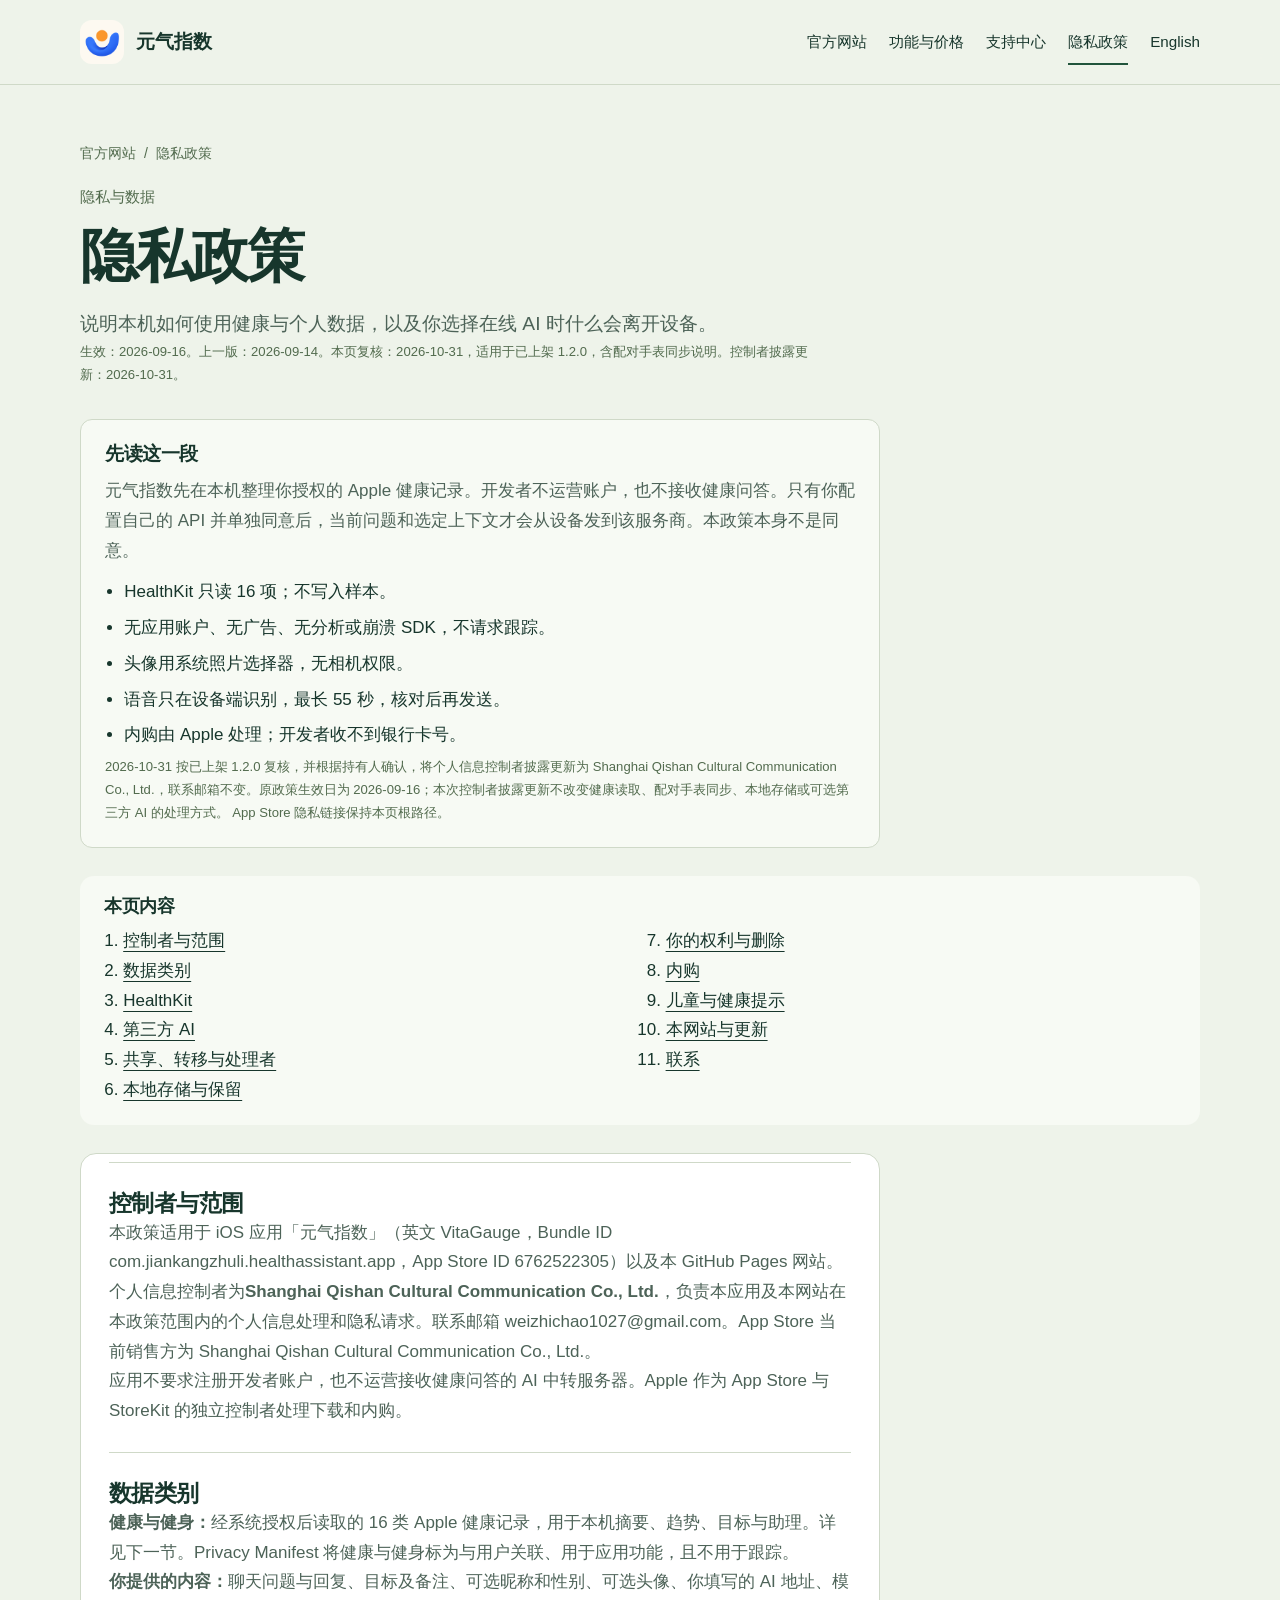
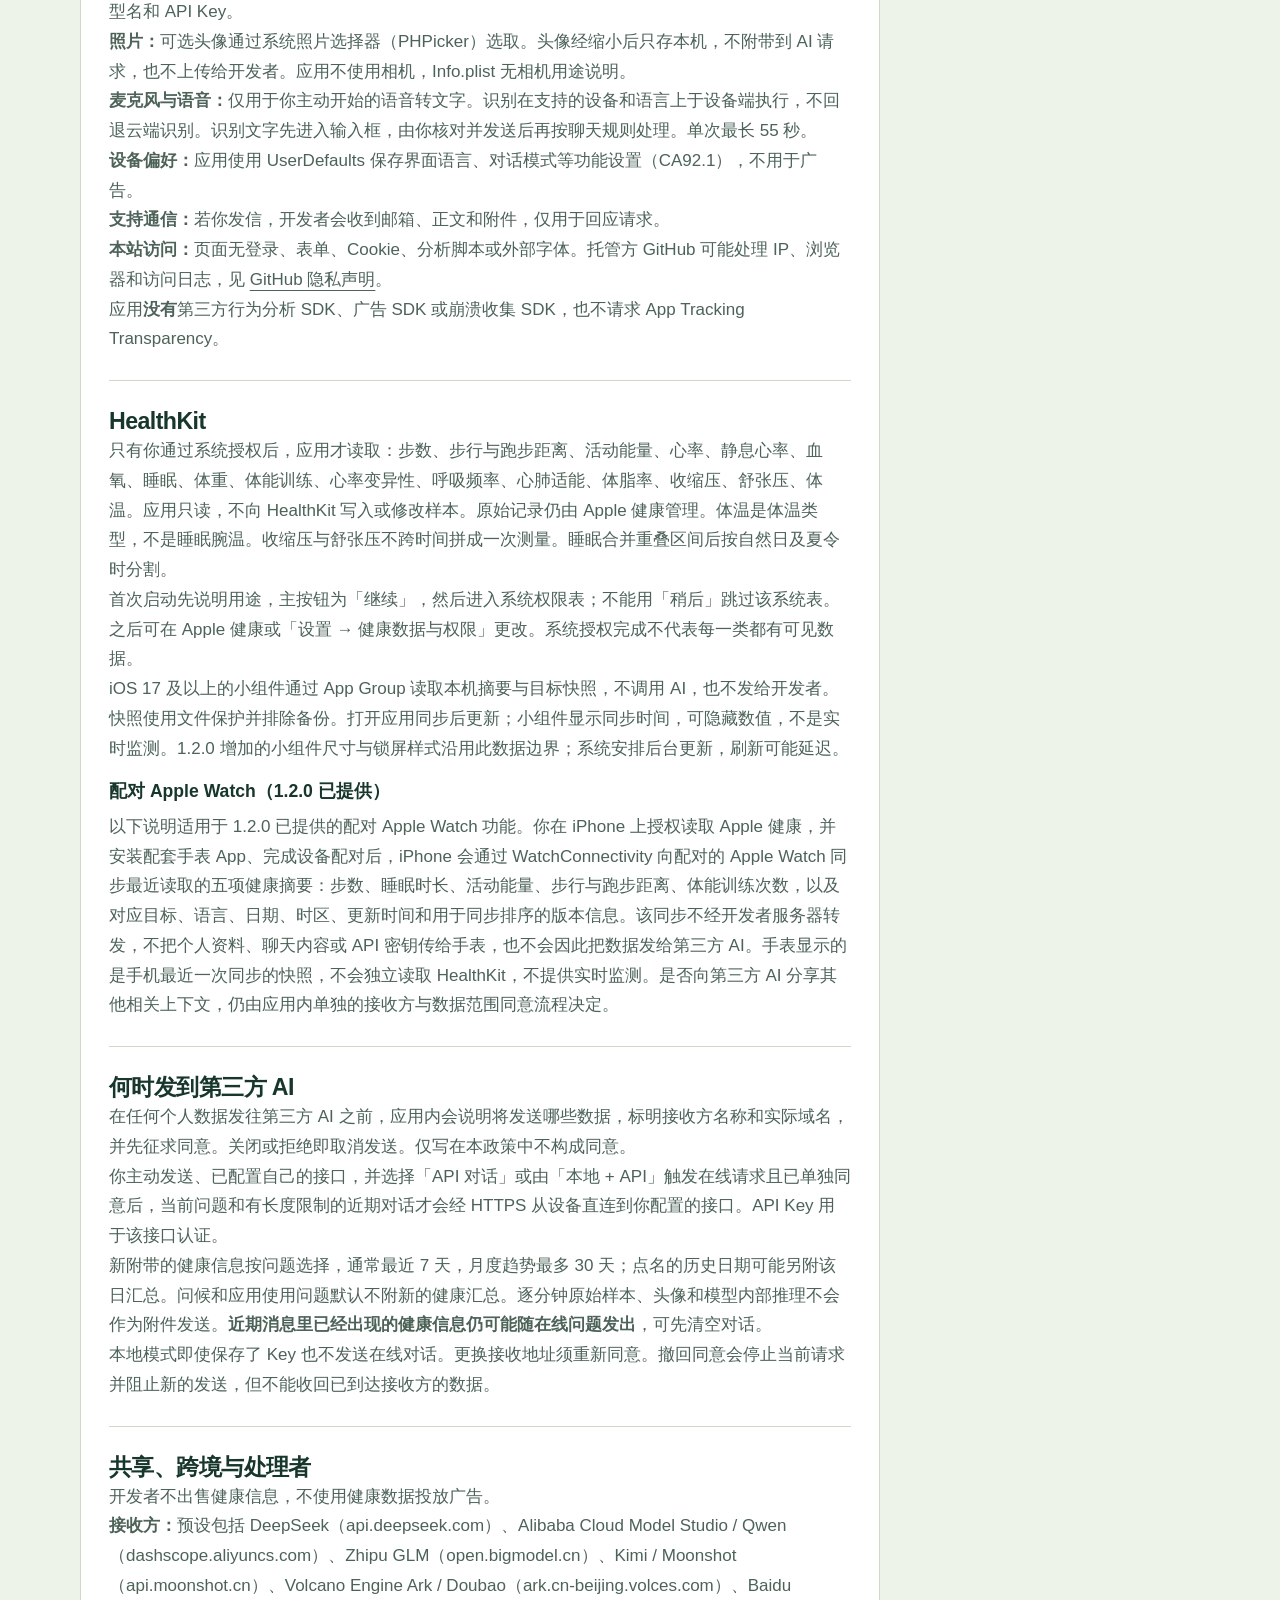
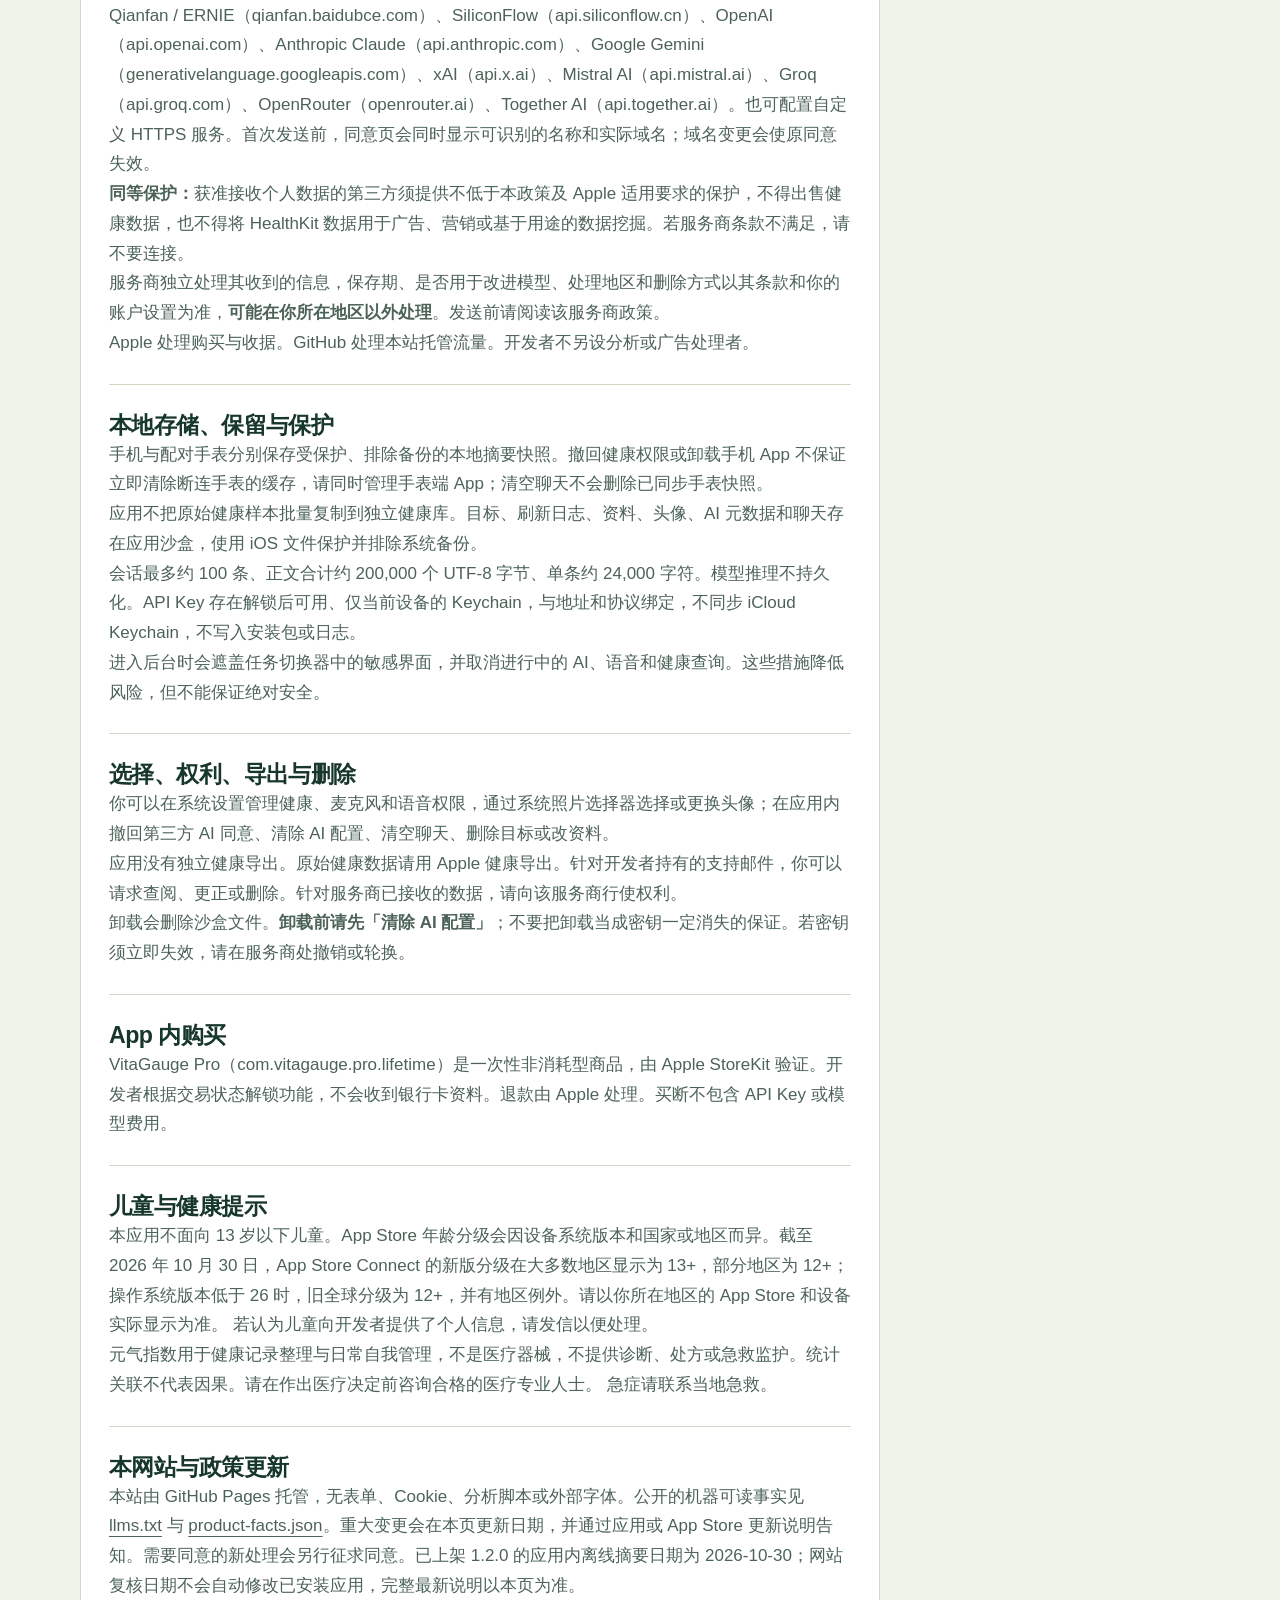
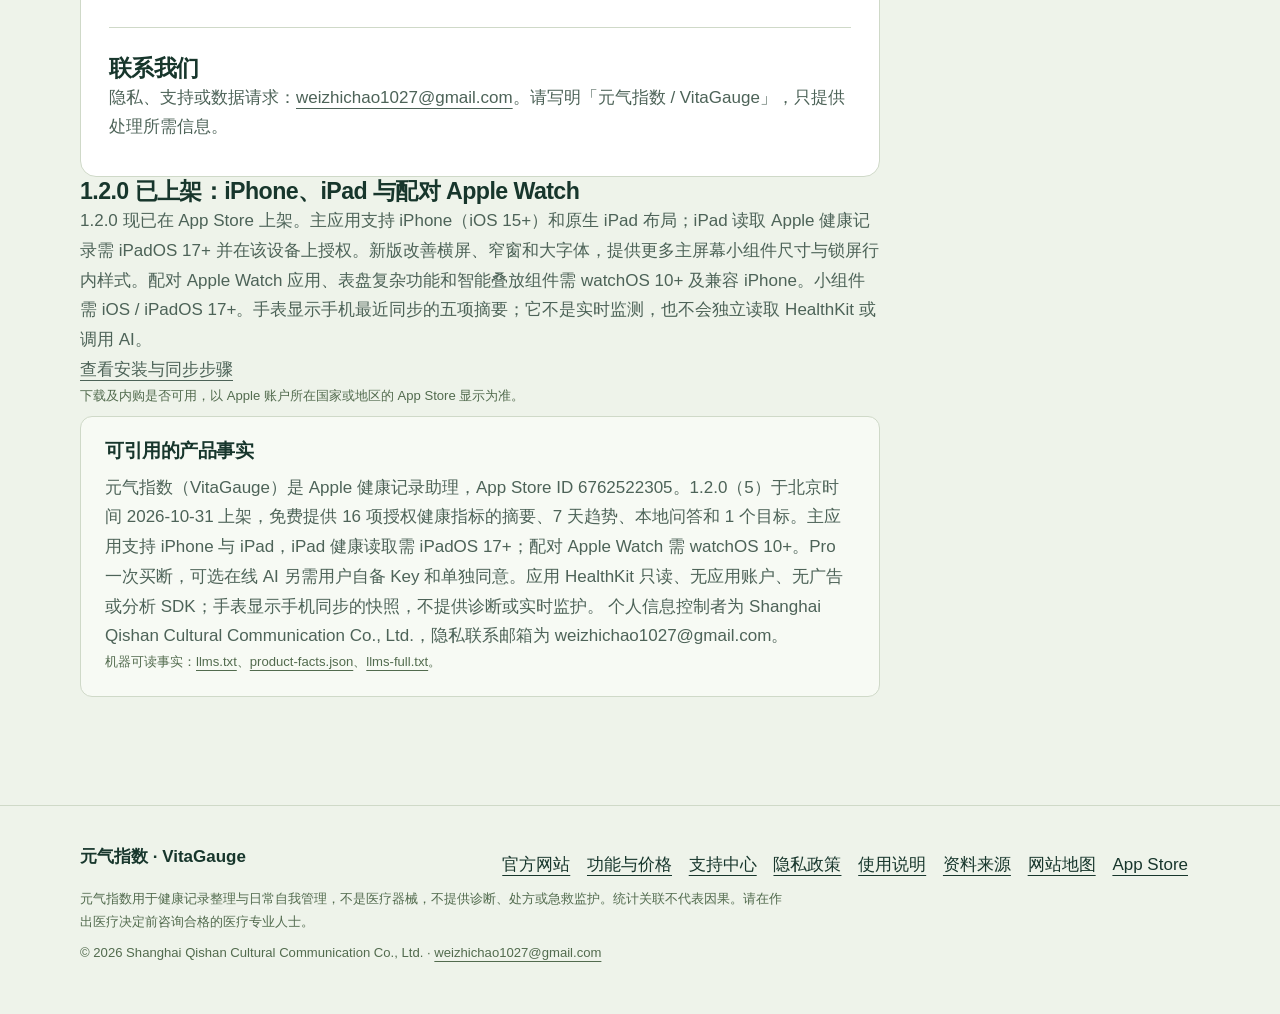
==== commit 629efae7: "Update owner-confirmed company privacy controller across public sites" ====
--- a/index.html
+++ b/index.html
@@ -10,7 +10,7 @@
 <meta name="robots" content="index,follow,max-image-preview:large,max-snippet:-1">
 <meta name="googlebot" content="index,follow,max-image-preview:large,max-snippet:-1">
 <meta name="author" content="Shanghai Qishan Cultural Communication Co., Ltd.">
-<meta name="description" content="元气指数隐私政策：控制者智超 卫，HealthKit 只读、可选照片头像、端侧语音、自备 Key 的第三方 AI、无分析 SDK、内购由 Apple 处理。生效 2026-09-16，复核 2026-10-31，适用于已上架 1.2.0 的配对手表同步。">
+<meta name="description" content="元气指数隐私政策：个人信息控制者 Shanghai Qishan Cultural Communication Co., Ltd.。说明 HealthKit 只读、配对 Apple Watch 同步、端侧语音、自备 Key 的第三方 AI 与数据删除。控制者披露更新 2026-10-31。">
 <meta name="keywords" content="元气指数,VitaGauge,Apple 健康,步数,睡眠,健康摘要,健康目标,本地问答,HealthKit,小组件,iPad 健康,Apple Watch 健康摘要">
 <title>隐私政策：元气指数 VitaGauge 如何处理健康与 AI 数据</title>
 <link rel="canonical" href="https://weizhichao1027-collab.github.io/vitagauge-privacy/">
@@ -21,7 +21,7 @@
 <link rel="alternate" type="text/plain" href="llms.txt" title="LLM facts">
 <link rel="manifest" href="site.webmanifest">
 <meta property="og:title" content="隐私政策：元气指数 VitaGauge 如何处理健康与 AI 数据">
-<meta property="og:description" content="元气指数隐私政策：控制者智超 卫，HealthKit 只读、可选照片头像、端侧语音、自备 Key 的第三方 AI、无分析 SDK、内购由 Apple 处理。生效 2026-09-16，复核 2026-10-31，适用于已上架 1.2.0 的配对手表同步。">
+<meta property="og:description" content="元气指数隐私政策：个人信息控制者 Shanghai Qishan Cultural Communication Co., Ltd.。说明 HealthKit 只读、配对 Apple Watch 同步、端侧语音、自备 Key 的第三方 AI 与数据删除。控制者披露更新 2026-10-31。">
 <meta property="og:image" content="https://weizhichao1027-collab.github.io/vitagauge-privacy/assets/og-privacy.png?v=2026-10-31">
 <meta property="og:image:width" content="1200">
 <meta property="og:image:height" content="630">
@@ -34,7 +34,7 @@
 <meta property="article:modified_time" content="2026-10-31">
 <meta name="twitter:card" content="summary_large_image">
 <meta name="twitter:title" content="隐私政策：元气指数 VitaGauge 如何处理健康与 AI 数据">
-<meta name="twitter:description" content="元气指数隐私政策：控制者智超 卫，HealthKit 只读、可选照片头像、端侧语音、自备 Key 的第三方 AI、无分析 SDK、内购由 Apple 处理。生效 2026-09-16，复核 2026-10-31，适用于已上架 1.2.0 的配对手表同步。">
+<meta name="twitter:description" content="元气指数隐私政策：个人信息控制者 Shanghai Qishan Cultural Communication Co., Ltd.。说明 HealthKit 只读、配对 Apple Watch 同步、端侧语音、自备 Key 的第三方 AI 与数据删除。控制者披露更新 2026-10-31。">
 <meta name="twitter:image" content="https://weizhichao1027-collab.github.io/vitagauge-privacy/assets/og-privacy.png?v=2026-10-31">
 <meta name="twitter:image:alt" content="隐私政策：元气指数 VitaGauge 如何处理健康与 AI 数据">
 <meta name="apple-itunes-app" content="app-id=6762522305">
@@ -43,7 +43,7 @@
 <link rel="apple-touch-icon" href="assets/apple-touch-icon.png">
 <link rel="stylesheet" href="site.css?v=445dc442db51">
 <script type="application/ld+json">{"@context":"https://schema.org","@graph":[{"@type":"Organization","@id":"https://weizhichao1027-collab.github.io/vitagauge-privacy/#org","name":"Shanghai Qishan Cultural Communication Co., Ltd.","alternateName":["元气指数","VitaGauge"],"email":"weizhichao1027@gmail.com","url":"https://weizhichao1027-collab.github.io/vitagauge-privacy/app/","logo":"https://weizhichao1027-collab.github.io/vitagauge-privacy/assets/icon.png","sameAs":["https://apps.apple.com/cn/developer/id1891134548","https://apps.apple.com/us/developer/id1891134548","https://apps.apple.com/app/id6762522305"],"contactPoint":{"@type":"ContactPoint","contactType":"customer support","email":"weizhichao1027@gmail.com","availableLanguage":["zh-Hans","en"],"url":"https://weizhichao1027-collab.github.io/vitagauge-privacy/support/"}},{"@type":"SoftwareApplication","@id":"https://weizhichao1027-collab.github.io/vitagauge-privacy/#app","name":"元气指数","alternateName":["VitaGauge","VitaGauge: Health Tracker","元气指数"],"applicationCategory":"HealthApplication","applicationSubCategory":"LifestyleApplication","operatingSystem":"iOS 15+; iPadOS 15+ (Health data: iPadOS 17+); paired watchOS 10+","availableOnDevice":["iPhone","iPad","Apple Watch paired with iPhone"],"softwareVersion":"1.2.0","datePublished":"2026-04-24","dateModified":"2026-10-31","inLanguage":["zh-Hans","zh-Hant","en","es","fr","de","ja","ko","pt-BR","ru","ar","hi","id"],"isAccessibleForFree":true,"fileSize":"12696576","contentRating":"13+ in most regions; varies by OS and region","featureList":["今日健康摘要","16 项 Apple 健康指标","7 天与 30 天趋势","本地记录问答","健康目标","主屏幕与锁屏小组件","自备 Key 的在线 AI","原生 iPad 布局（健康数据需 iPadOS 17+）","配对 Apple Watch 五项摘要与表盘组件"],"offers":{"@type":"Offer","name":"免费下载，含可选 Pro 内购","price":"0","priceCurrency":"USD","availability":"https://schema.org/InStock","url":"https://apps.apple.com/app/id6762522305","description":"¥38 为历史中国区参考标价，不代表当前地区可购买；实际可用性、金额与币种以 App 内 Apple 购买页为准。"},"downloadUrl":"https://apps.apple.com/app/id6762522305","installUrl":"https://apps.apple.com/app/id6762522305","identifier":"6762522305","url":"https://weizhichao1027-collab.github.io/vitagauge-privacy/app/","image":"https://weizhichao1027-collab.github.io/vitagauge-privacy/assets/icon.png","screenshot":["https://weizhichao1027-collab.github.io/vitagauge-privacy/assets/zh-Hans-summary.webp","https://weizhichao1027-collab.github.io/vitagauge-privacy/assets/zh-Hans-assistant.webp","https://weizhichao1027-collab.github.io/vitagauge-privacy/assets/zh-Hans-trend.webp","https://weizhichao1027-collab.github.io/vitagauge-privacy/assets/zh-Hans-goal.webp"],"author":{"@id":"https://weizhichao1027-collab.github.io/vitagauge-privacy/#org"},"publisher":{"@id":"https://weizhichao1027-collab.github.io/vitagauge-privacy/#org"},"additionalProperty":[{"@type":"PropertyValue","name":"bundleId","value":"com.jiankangzhuli.healthassistant.app"},{"@type":"PropertyValue","name":"itunesAppId","value":"6762522305"},{"@type":"PropertyValue","name":"proProductId","value":"com.vitagauge.pro.lifetime"},{"@type":"PropertyValue","name":"healthKitWrite","value":"false"},{"@type":"PropertyValue","name":"developerAccount","value":"false"}],"description":"把 Apple 健康中的日常记录，变成更容易理解的摘要和趋势。无需注册账户，也无需配置 API，就能开始使用本地功能。"},{"@type":"WebSite","@id":"https://weizhichao1027-collab.github.io/vitagauge-privacy/#website","name":"元气指数 / VitaGauge","alternateName":["元气指数官网","VitaGauge official site"],"url":"https://weizhichao1027-collab.github.io/vitagauge-privacy/","inLanguage":["zh-Hans","en"],"publisher":{"@id":"https://weizhichao1027-collab.github.io/vitagauge-privacy/#org"},"about":{"@id":"https://weizhichao1027-collab.github.io/vitagauge-privacy/#app"}},{"@type":"BreadcrumbList","itemListElement":[{"@type":"ListItem","position":1,"name":"元气指数","item":"https://weizhichao1027-collab.github.io/vitagauge-privacy/app/"},{"@type":"ListItem","position":2,"name":"隐私政策","item":"https://weizhichao1027-collab.github.io/vitagauge-privacy/"}]},{"@type":"WebPage","@id":"https://weizhichao1027-collab.github.io/vitagauge-privacy/#webpage","name":"隐私政策","url":"https://weizhichao1027-collab.github.io/vitagauge-privacy/","dateModified":"2026-10-31","datePublished":"2026-09-16","inLanguage":"zh-Hans","about":{"@id":"https://weizhichao1027-collab.github.io/vitagauge-privacy/#app"},"speakable":{"@type":"SpeakableSpecification","cssSelector":[".digest","#s1","#s4"]}}]}</script>
-<script type="application/ld+json">{"@context":"https://schema.org","@graph":[{"@type":"WebPage","@id":"https://weizhichao1027-collab.github.io/vitagauge-privacy/#webpage","url":"https://weizhichao1027-collab.github.io/vitagauge-privacy/","name":"隐私政策：元气指数 VitaGauge 如何处理健康与 AI 数据","description":"元气指数隐私政策：控制者智超 卫，HealthKit 只读、可选照片头像、端侧语音、自备 Key 的第三方 AI、无分析 SDK、内购由 Apple 处理。生效 2026-09-16，复核 2026-10-31，适用于已上架 1.2.0 的配对手表同步。","inLanguage":"zh-Hans","dateModified":"2026-10-31","isPartOf":{"@id":"https://weizhichao1027-collab.github.io/vitagauge-privacy/#website"},"about":{"@id":"https://weizhichao1027-collab.github.io/vitagauge-privacy/#app"},"publisher":{"@id":"https://weizhichao1027-collab.github.io/vitagauge-privacy/#org"}}]}</script>
+<script type="application/ld+json">{"@context":"https://schema.org","@graph":[{"@type":"WebPage","@id":"https://weizhichao1027-collab.github.io/vitagauge-privacy/#webpage","url":"https://weizhichao1027-collab.github.io/vitagauge-privacy/","name":"隐私政策：元气指数 VitaGauge 如何处理健康与 AI 数据","description":"元气指数隐私政策：个人信息控制者 Shanghai Qishan Cultural Communication Co., Ltd.。说明 HealthKit 只读、配对 Apple Watch 同步、端侧语音、自备 Key 的第三方 AI 与数据删除。控制者披露更新 2026-10-31。","inLanguage":"zh-Hans","dateModified":"2026-10-31","isPartOf":{"@id":"https://weizhichao1027-collab.github.io/vitagauge-privacy/#website"},"about":{"@id":"https://weizhichao1027-collab.github.io/vitagauge-privacy/#app"},"publisher":{"@id":"https://weizhichao1027-collab.github.io/vitagauge-privacy/#org"}}]}</script>
 </head>
 <body>
 <a class="skip" href="#main">跳至正文</a>
@@ -60,7 +60,7 @@
   <p class="kicker">隐私与数据</p>
   <h1>隐私政策</h1>
   <p class="lead">说明本机如何使用健康与个人数据，以及你选择在线 AI 时什么会离开设备。</p>
-  <p class="note">生效：2026-09-16。上一版：2026-09-14。本页复核：2026-10-31，适用于已上架 1.2.0，含配对手表同步说明。</p>
+  <p class="note">生效：2026-09-16。上一版：2026-09-14。本页复核：2026-10-31，适用于已上架 1.2.0，含配对手表同步说明。控制者披露更新：2026-10-31。</p>
 </header>
 <section class="digest" id="digest">
   <h2>先读这一段</h2>
@@ -72,7 +72,7 @@
     <li>语音只在设备端识别，最长 55 秒，核对后再发送。</li>
     <li>内购由 Apple 处理；开发者收不到银行卡号。</li>
   </ul>
-  <p class="note">2026-10-31 按已上架 1.2.0 复核，确认原生 iPad、扩展小组件与配对 Apple Watch 的数据处理说明现已适用。政策原生效日保持 2026-09-16；本次更新发布状态与说明，不新增应用数据处理。 App Store 隐私链接保持本页根路径。</p>
+  <p class="note">2026-10-31 按已上架 1.2.0 复核，并根据持有人确认，将个人信息控制者披露更新为 Shanghai Qishan Cultural Communication Co., Ltd.，联系邮箱不变。原政策生效日为 2026-09-16；本次控制者披露更新不改变健康读取、配对手表同步、本地存储或可选第三方 AI 的处理方式。 App Store 隐私链接保持本页根路径。</p>
 </section>
 <nav class="contents" aria-label="目录">
   <h2>本页内容</h2>
@@ -93,7 +93,7 @@
 <article class="policy-card article" id="policy">
   <section id="s1">
     <h2>控制者与范围</h2>
-    <p>本政策适用于 iOS 应用「元气指数」（英文 VitaGauge，Bundle ID <span translate="no">com.jiankangzhuli.healthassistant.app</span>，App Store ID 6762522305）以及本 GitHub Pages 网站。个人信息控制者为开发者<strong>智超 卫</strong>（对外也写作 zhichao wei）。联系邮箱 weizhichao1027@gmail.com。App Store 当前销售方为 Shanghai Qishan Cultural Communication Co., Ltd.。</p>
+    <p>本政策适用于 iOS 应用「元气指数」（英文 VitaGauge，Bundle ID <span translate="no">com.jiankangzhuli.healthassistant.app</span>，App Store ID 6762522305）以及本 GitHub Pages 网站。个人信息控制者为<strong>Shanghai Qishan Cultural Communication Co., Ltd.</strong>，负责本应用及本网站在本政策范围内的个人信息处理和隐私请求。联系邮箱 weizhichao1027@gmail.com。App Store 当前销售方为 Shanghai Qishan Cultural Communication Co., Ltd.。</p>
     <p>应用不要求注册开发者账户，也不运营接收健康问答的 AI 中转服务器。Apple 作为 App Store 与 StoreKit 的独立控制者处理下载和内购。</p>
   </section>
   <section id="s2">
@@ -161,7 +161,7 @@
   </section>
 </article>
 <section class="article" id="current-release"><h2>1.2.0 已上架：iPhone、iPad 与配对 Apple Watch</h2><p>1.2.0 现已在 App Store 上架。主应用支持 iPhone（iOS 15+）和原生 iPad 布局；iPad 读取 Apple 健康记录需 iPadOS 17+ 并在该设备上授权。新版改善横屏、窄窗和大字体，提供更多主屏幕小组件尺寸与锁屏行内样式。配对 Apple Watch 应用、表盘复杂功能和智能叠放组件需 watchOS 10+ 及兼容 iPhone。小组件需 iOS / iPadOS 17+。手表显示手机最近同步的五项摘要；它不是实时监测，也不会独立读取 HealthKit 或调用 AI。</p><p><a href="/vitagauge-privacy/support/#devices">查看安装与同步步骤</a></p><p class="note">下载及内购是否可用，以 Apple 账户所在国家或地区的 App Store 显示为准。</p></section>
-<aside class="cite" aria-label="可引用的产品事实"><h2>可引用的产品事实</h2><p>元气指数（VitaGauge）是 Apple 健康记录助理，App Store ID 6762522305。1.2.0（5）于北京时间 2026-10-31 上架，免费提供 16 项授权健康指标的摘要、7 天趋势、本地问答和 1 个目标。主应用支持 iPhone 与 iPad，iPad 健康读取需 iPadOS 17+；配对 Apple Watch 需 watchOS 10+。Pro 一次买断，可选在线 AI 另需用户自备 Key 和单独同意。应用 HealthKit 只读、无应用账户、无广告或分析 SDK；手表显示手机同步的快照，不提供诊断或实时监护。</p><p class="note">机器可读事实：<a href="https://weizhichao1027-collab.github.io/vitagauge-privacy/llms.txt">llms.txt</a>、<a href="https://weizhichao1027-collab.github.io/vitagauge-privacy/product-facts.json">product-facts.json</a>、<a href="https://weizhichao1027-collab.github.io/vitagauge-privacy/llms-full.txt">llms-full.txt</a>。</p></aside>
+<aside class="cite" aria-label="可引用的产品事实"><h2>可引用的产品事实</h2><p>元气指数（VitaGauge）是 Apple 健康记录助理，App Store ID 6762522305。1.2.0（5）于北京时间 2026-10-31 上架，免费提供 16 项授权健康指标的摘要、7 天趋势、本地问答和 1 个目标。主应用支持 iPhone 与 iPad，iPad 健康读取需 iPadOS 17+；配对 Apple Watch 需 watchOS 10+。Pro 一次买断，可选在线 AI 另需用户自备 Key 和单独同意。应用 HealthKit 只读、无应用账户、无广告或分析 SDK；手表显示手机同步的快照，不提供诊断或实时监护。 个人信息控制者为 Shanghai Qishan Cultural Communication Co., Ltd.，隐私联系邮箱为 weizhichao1027@gmail.com。</p><p class="note">机器可读事实：<a href="https://weizhichao1027-collab.github.io/vitagauge-privacy/llms.txt">llms.txt</a>、<a href="https://weizhichao1027-collab.github.io/vitagauge-privacy/product-facts.json">product-facts.json</a>、<a href="https://weizhichao1027-collab.github.io/vitagauge-privacy/llms-full.txt">llms-full.txt</a>。</p></aside>
 </main>
 <footer class="footer">
   <div class="wrap">
